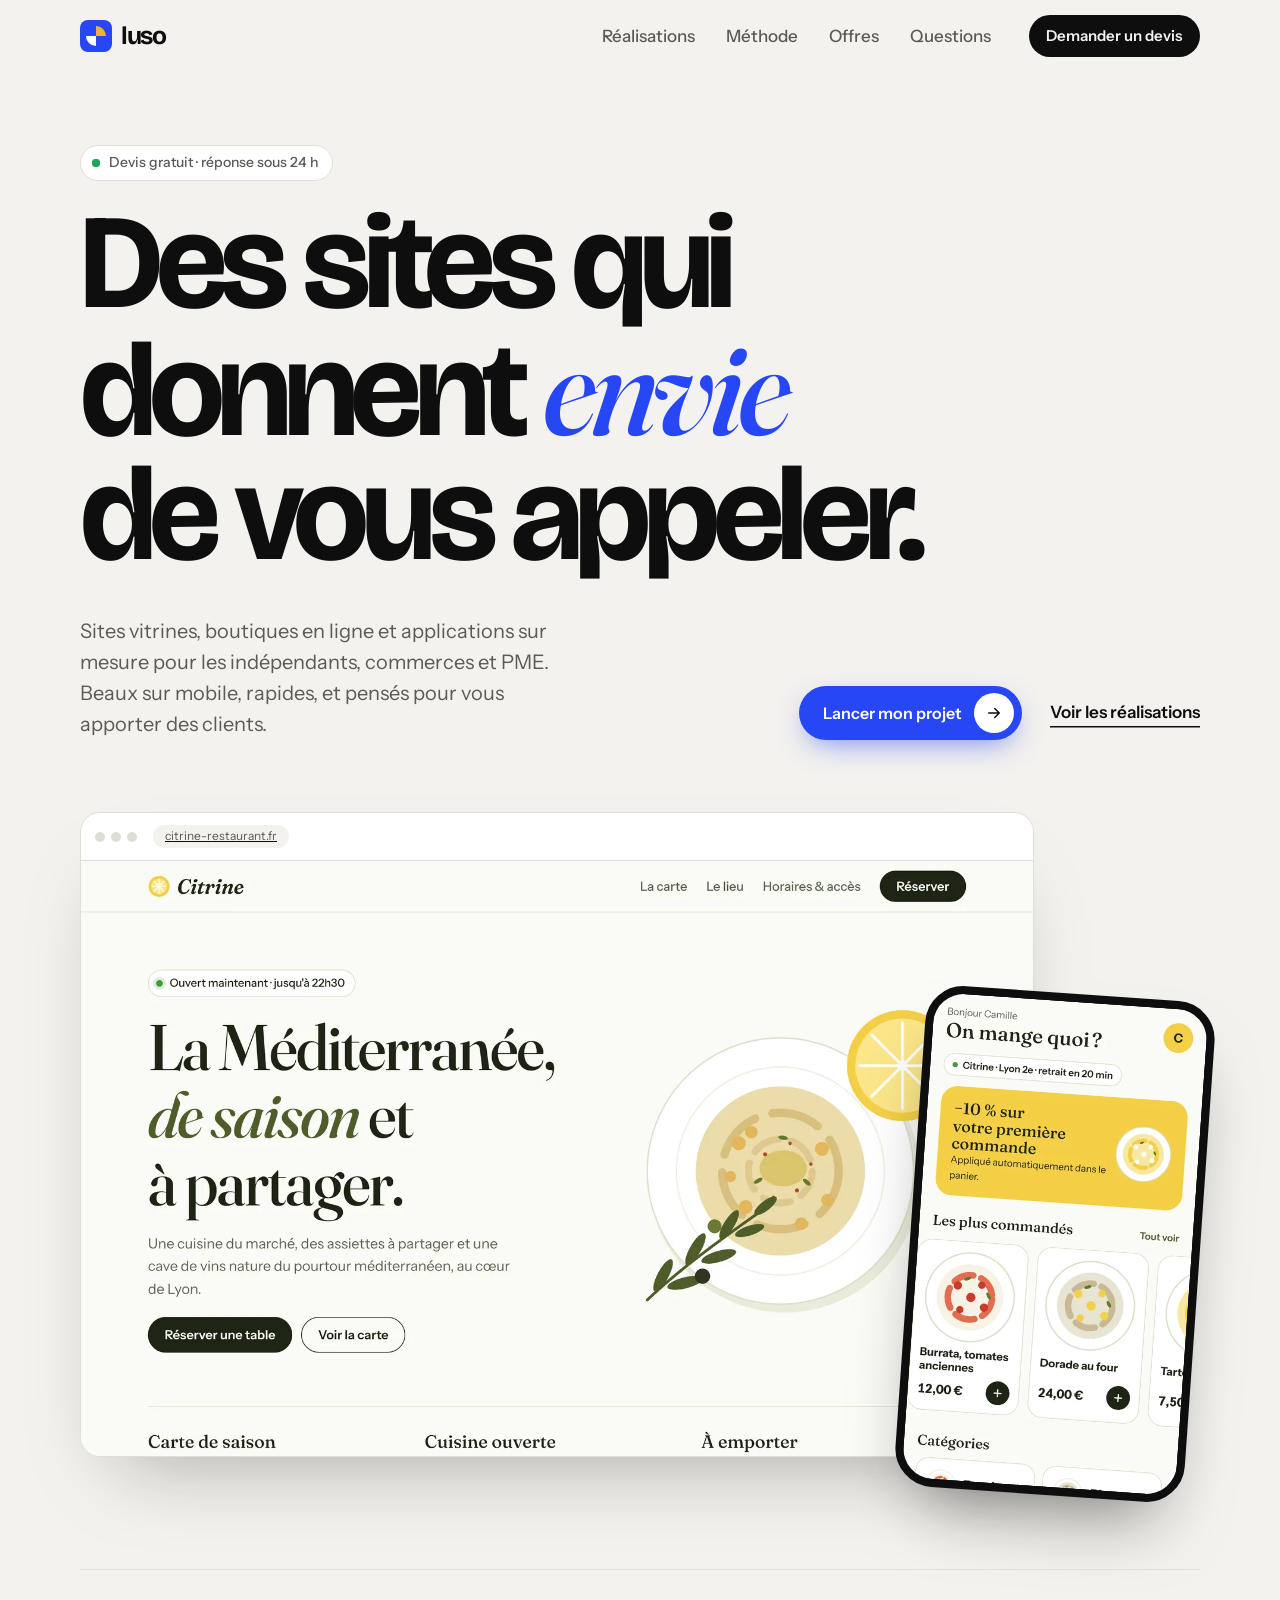
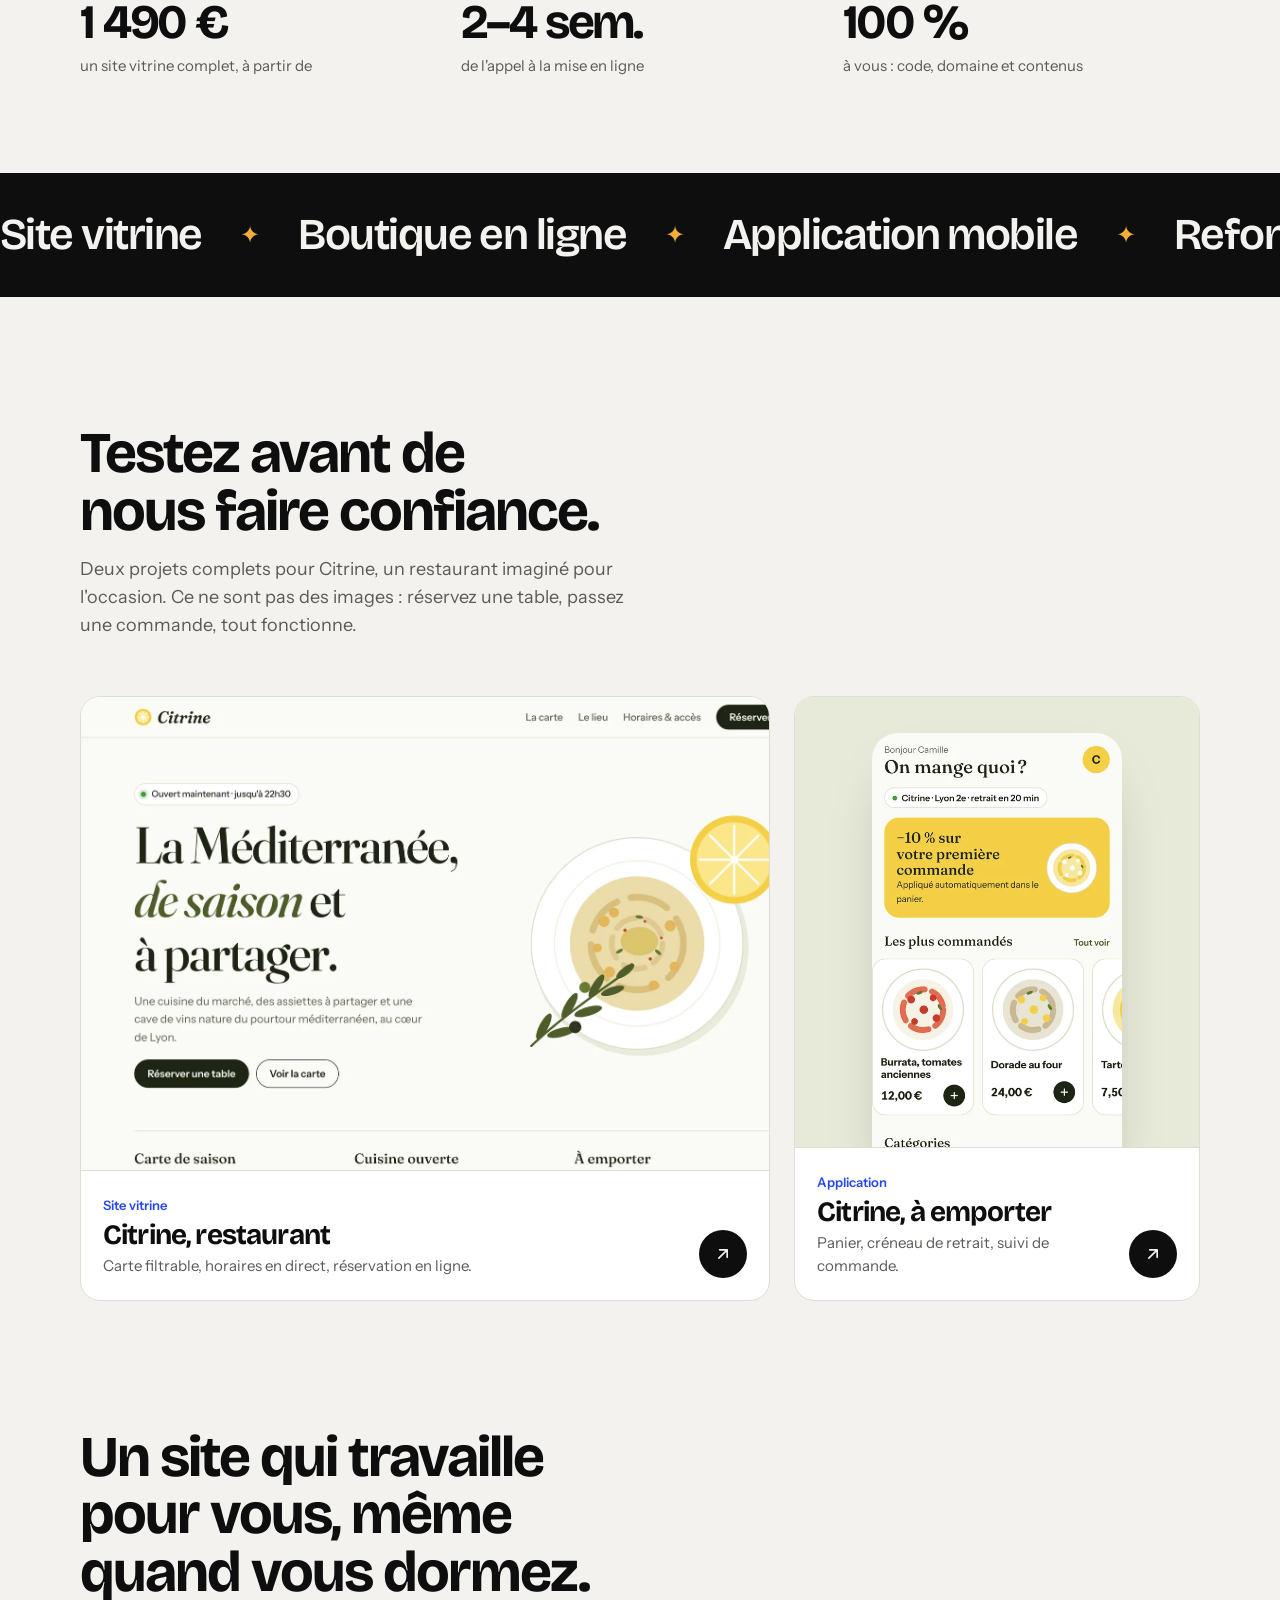
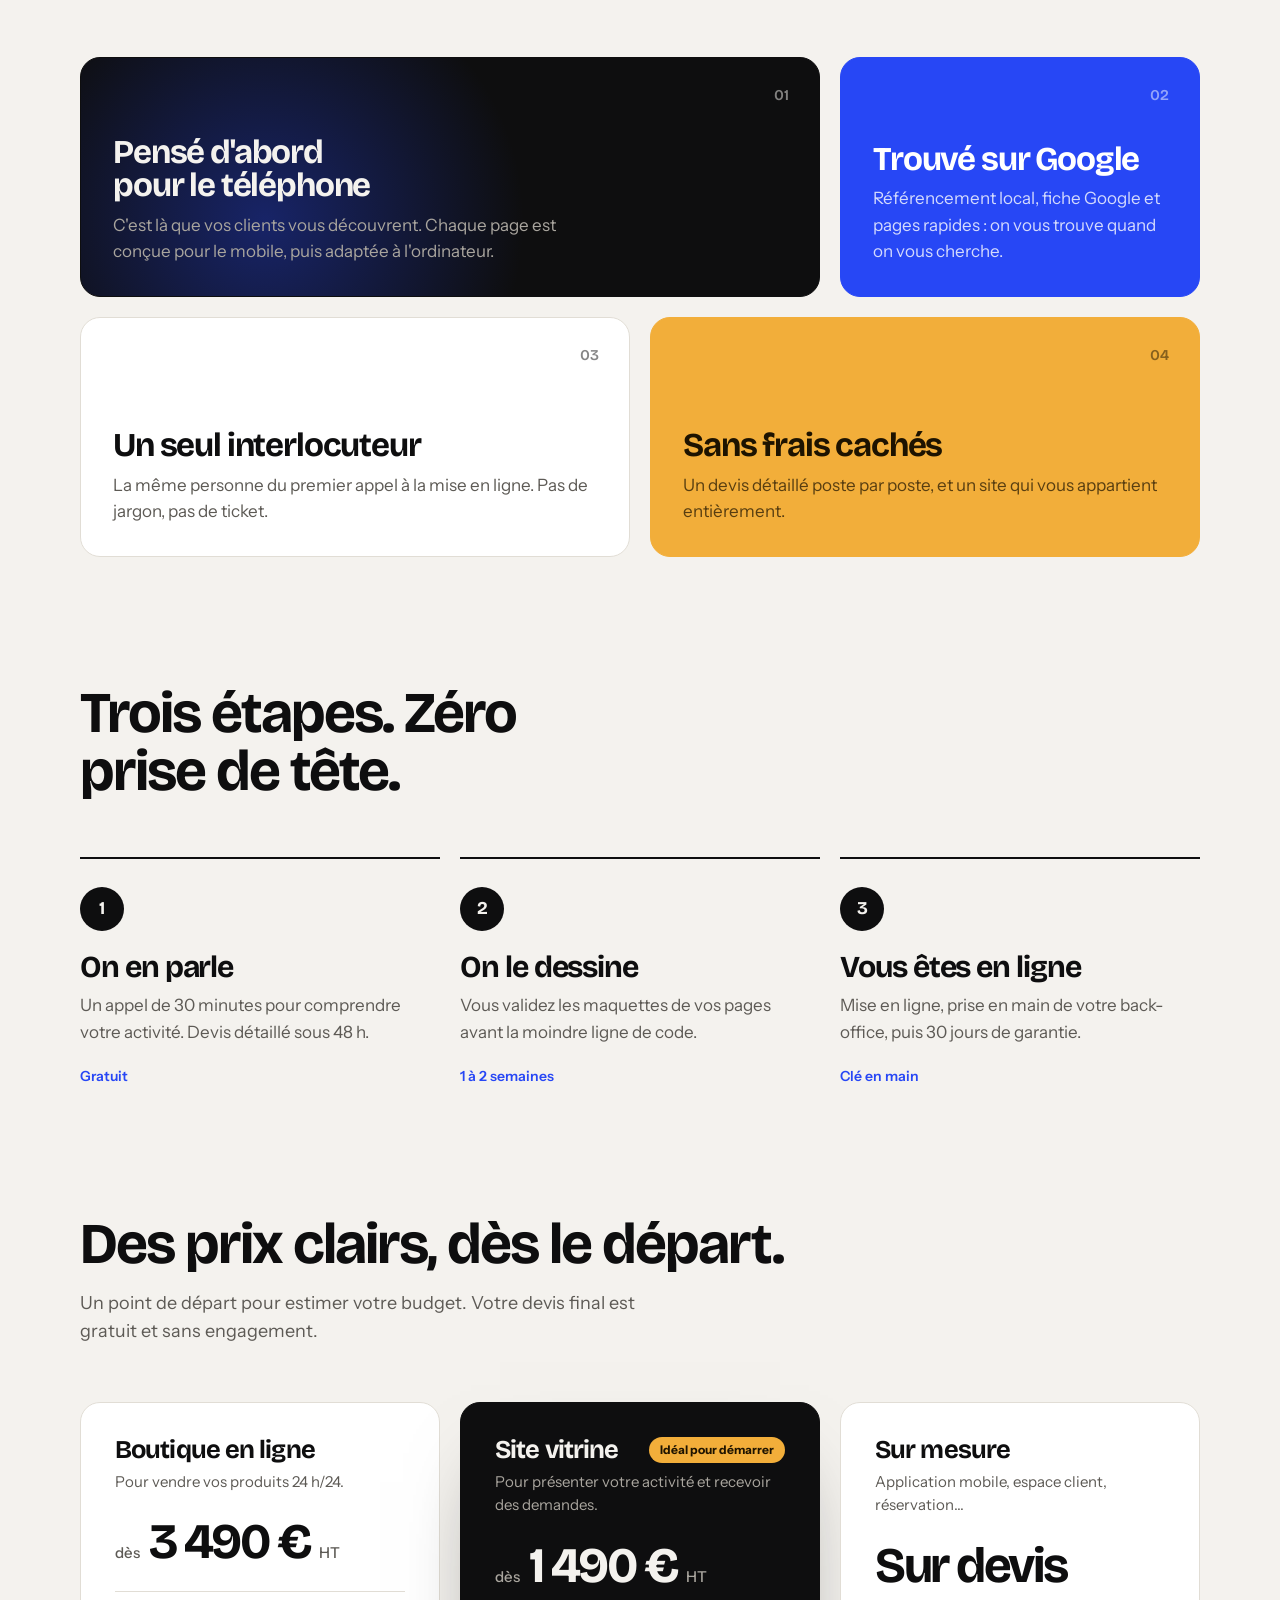
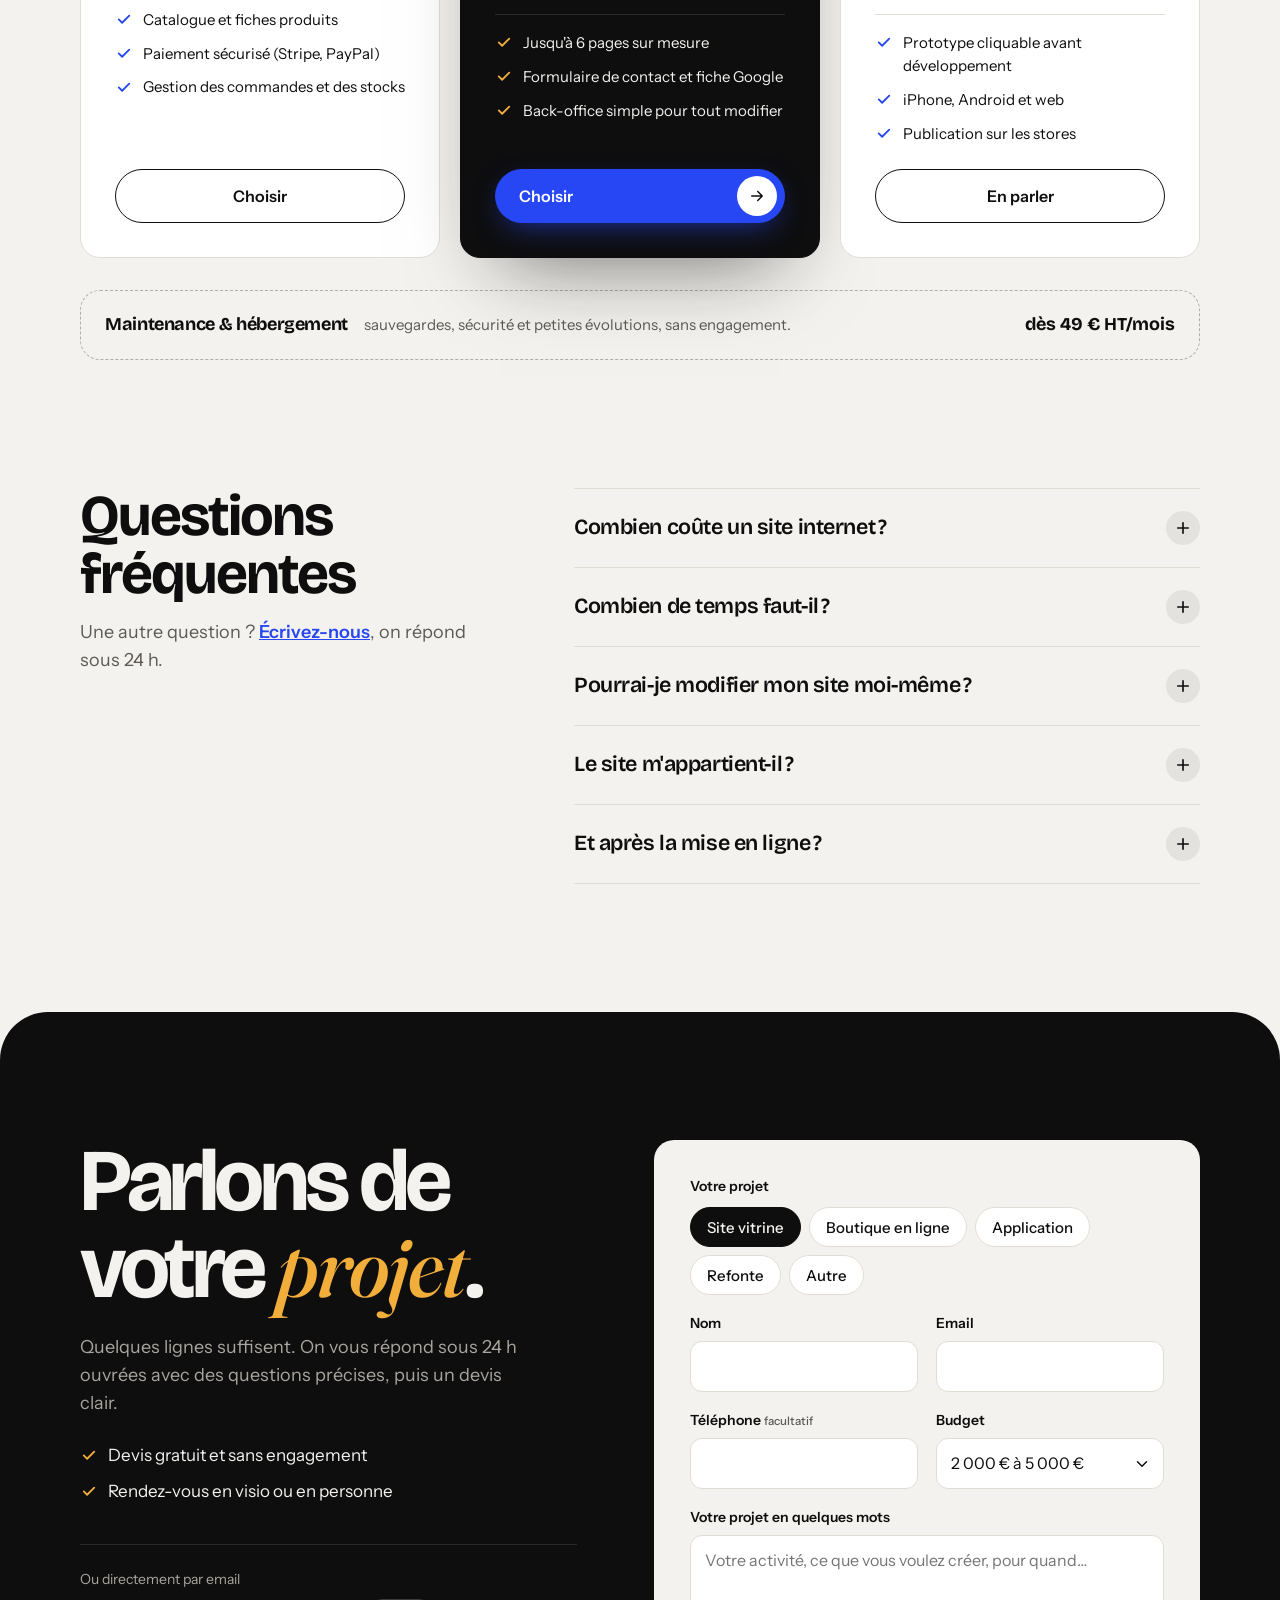
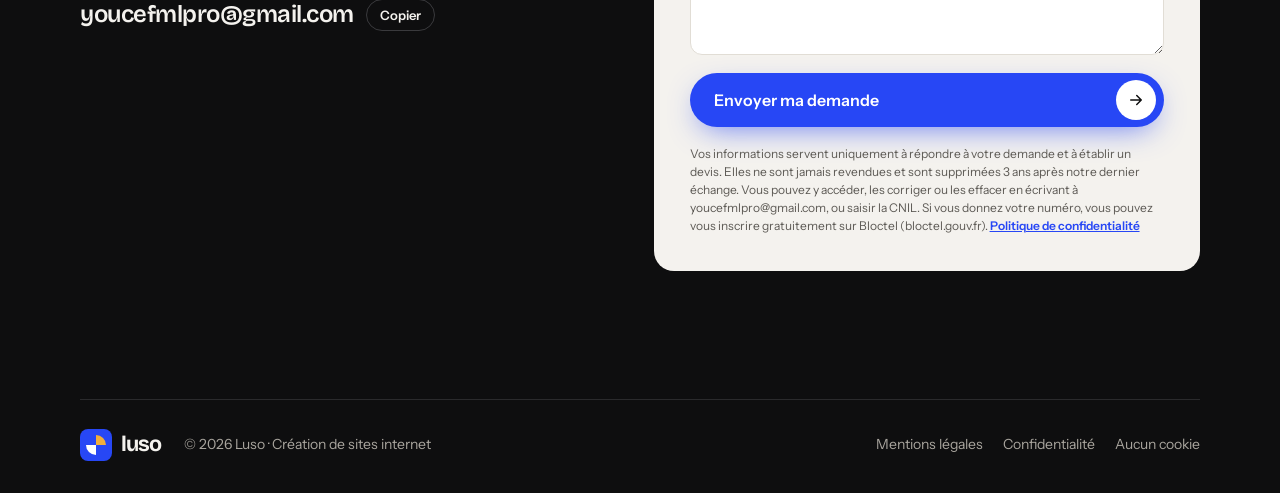
==== index.html @ 12cd282c "Connect the quote form to Web3Forms Co-Authored-By: Claude Opus 5.5 <noreply@anthropic.com> Claude-S" ====
<!DOCTYPE html>
<html lang="fr">
<head>
<meta charset="utf-8">
<meta name="viewport" content="width=device-width, initial-scale=1, viewport-fit=cover">
<meta name="referrer" content="strict-origin-when-cross-origin">
<meta name="theme-color" content="#F4F2EE">
<title>Luso · Création de sites internet</title>
<meta name="description" content="Luso crée des sites vitrines, des boutiques en ligne et des applications sur mesure. Devis gratuit sous 48 h, site livré en 2 à 4 semaines.">
<meta property="og:title" content="Luso · Des sites qui donnent envie de vous appeler">
<meta property="og:description" content="Sites vitrines, boutiques en ligne et applications sur mesure. Devis gratuit sous 48 h.">
<link rel="icon" href="data:image/svg+xml,%3Csvg xmlns='http://www.w3.org/2000/svg' viewBox='0 0 32 32'%3E%3Crect width='32' height='32' rx='8' fill='%232747F5'/%3E%3Cpath d='M16 6a10 10 0 0 1 10 10H16z' fill='%23F2AE3A'/%3E%3Cpath d='M16 26A10 10 0 0 1 6 16h10z' fill='%23fff'/%3E%3C/svg%3E">
<link rel="preload" href="assets/fonts/bricolage-grotesque-latin-opsz-normal.woff2" as="font" type="font/woff2" crossorigin>
<link rel="stylesheet" href="assets/styles.css">
<script>document.documentElement.classList.add("js");</script>
</head>
<body>

<svg width="0" height="0" style="position:absolute" aria-hidden="true">
  <symbol id="i-arrow" viewBox="0 0 24 24" fill="none" stroke="currentColor" stroke-width="2" stroke-linecap="round" stroke-linejoin="round"><path d="M5 12h14M13 6l6 6-6 6"/></symbol>
  <symbol id="i-out" viewBox="0 0 24 24" fill="none" stroke="currentColor" stroke-width="2" stroke-linecap="round" stroke-linejoin="round"><path d="M7 17L17 7M8 7h9v9"/></symbol>
  <symbol id="i-check" viewBox="0 0 24 24" fill="none" stroke="currentColor" stroke-width="2.4" stroke-linecap="round" stroke-linejoin="round"><path d="M5 12.5l4.5 4.5L19 7.5"/></symbol>
  <symbol id="i-plus" viewBox="0 0 24 24" fill="none" stroke="currentColor" stroke-width="2.2" stroke-linecap="round"><path d="M12 5v14M5 12h14"/></symbol>
</svg>

<header class="site-header" id="top">
  <div class="wrap header-inner">
    <a class="logo" href="#top" aria-label="Luso, retour en haut de page">
      <svg class="mark" viewBox="0 0 32 32" aria-hidden="true"><rect class="m-bg" width="32" height="32" rx="8"/><path class="m-a" d="M16 6a10 10 0 0 1 10 10H16z"/><path class="m-b" d="M16 26A10 10 0 0 1 6 16h10z"/></svg>
      luso
    </a>
    <nav class="nav" id="nav" aria-label="Navigation principale">
      <ul>
        <li><a href="#realisations">Réalisations</a></li>
        <li><a href="#methode">Méthode</a></li>
        <li><a href="#offres">Offres</a></li>
        <li><a href="#faq">Questions</a></li>
        <li class="nav-contact"><a href="#contact">Contact</a></li>
      </ul>
    </nav>
    <div class="header-actions">
      <a class="btn btn-dark btn-sm" href="#contact">Demander un devis</a>
      <button class="menu-toggle" id="menu-toggle" aria-expanded="false" aria-controls="nav" aria-label="Ouvrir le menu"><span></span><span></span></button>
    </div>
  </div>
</header>

<main>
  <section class="hero">
    <div class="wrap">
      <p class="badge" data-reveal><span class="dot" aria-hidden="true"></span>Devis gratuit · réponse sous 24&nbsp;h</p>
      <h1 data-reveal>Des sites qui donnent <em>envie</em> de vous appeler.</h1>
      <div class="hero-row" data-reveal>
        <p class="hero-lead">Sites vitrines, boutiques en ligne et applications sur mesure pour les indépendants, commerces et PME. Beaux sur mobile, rapides, et pensés pour vous apporter des clients.</p>
        <div class="hero-cta">
          <a class="btn btn-brand" href="#contact">Lancer mon projet <span class="btn-ico"><svg aria-hidden="true"><use href="#i-arrow"/></svg></span></a>
          <a class="link-arrow" href="#realisations">Voir les réalisations</a>
        </div>
      </div>

      <div class="showcase" data-reveal>
        <a class="shot-browser" href="demos/citrine-site.html" aria-label="Ouvrir la démo du site Citrine">
          <span class="browser-bar" aria-hidden="true"><i></i><i></i><i></i><span>citrine-restaurant.fr</span></span>
          <img src="assets/img/citrine-site.webp" width="1600" height="1000" alt="Page d'accueil du site vitrine du restaurant Citrine" fetchpriority="high">
        </a>
        <a class="shot-phone" href="demos/citrine-app.html" aria-label="Ouvrir la démo de l'application Citrine">
          <img src="assets/img/citrine-app.webp" width="480" height="852" alt="Écran d'accueil de l'application de commande Citrine">
        </a>
      </div>

      <ul class="facts" data-reveal>
        <li><strong>1&nbsp;490&nbsp;€</strong><span>un site vitrine complet, à partir de</span></li>
        <li><strong>2–4 sem.</strong><span>de l'appel à la mise en ligne</span></li>
        <li><strong>100&nbsp;%</strong><span>à vous&nbsp;: code, domaine et contenus</span></li>
      </ul>
    </div>
  </section>

  <div class="marquee" aria-hidden="true">
    <div class="marquee-track">
      <span>Site vitrine</span><i>✦</i><span>Boutique en ligne</span><i>✦</i><span>Application mobile</span><i>✦</i><span>Refonte</span><i>✦</i><span>Référencement Google</span><i>✦</i><span>Maintenance</span><i>✦</i>
      <span>Site vitrine</span><i>✦</i><span>Boutique en ligne</span><i>✦</i><span>Application mobile</span><i>✦</i><span>Refonte</span><i>✦</i><span>Référencement Google</span><i>✦</i><span>Maintenance</span><i>✦</i>
    </div>
  </div>

  <section class="section" id="realisations" aria-labelledby="work-title">
    <div class="wrap">
      <div class="head" data-reveal>
        <h2 id="work-title">Testez avant de nous faire confiance.</h2>
        <p>Deux projets complets pour Citrine, un restaurant imaginé pour l'occasion. Ce ne sont pas des images&nbsp;: réservez une table, passez une commande, tout fonctionne.</p>
      </div>
      <div class="work">
        <a class="work-card wc-site" href="demos/citrine-site.html" data-reveal>
          <div class="work-media"><img src="assets/img/citrine-site.webp" width="1600" height="1000" alt="" loading="lazy"></div>
          <div class="work-info">
            <div><span class="tag">Site vitrine</span><h3>Citrine, restaurant</h3><p>Carte filtrable, horaires en direct, réservation en ligne.</p></div>
            <span class="round-ico" aria-hidden="true"><svg><use href="#i-out"/></svg></span>
          </div>
        </a>
        <a class="work-card wc-app" href="demos/citrine-app.html" data-reveal>
          <div class="work-media"><img src="assets/img/citrine-app.webp" width="480" height="852" alt="" loading="lazy"></div>
          <div class="work-info">
            <div><span class="tag">Application</span><h3>Citrine, à emporter</h3><p>Panier, créneau de retrait, suivi de commande.</p></div>
            <span class="round-ico" aria-hidden="true"><svg><use href="#i-out"/></svg></span>
          </div>
        </a>
      </div>
    </div>
  </section>

  <section class="section section-tight" aria-labelledby="why-title">
    <div class="wrap">
      <div class="head" data-reveal>
        <h2 id="why-title">Un site qui travaille pour vous, même quand vous dormez.</h2>
      </div>
      <div class="bento">
        <article class="tile tile-dark" data-reveal>
          <span class="tile-num">01</span>
          <h3>Pensé d'abord pour le téléphone</h3>
          <p>C'est là que vos clients vous découvrent. Chaque page est conçue pour le mobile, puis adaptée à l'ordinateur.</p>
        </article>
        <article class="tile tile-brand" data-reveal>
          <span class="tile-num">02</span>
          <h3>Trouvé sur Google</h3>
          <p>Référencement local, fiche Google et pages rapides&nbsp;: on vous trouve quand on vous cherche.</p>
        </article>
        <article class="tile" data-reveal>
          <span class="tile-num">03</span>
          <h3>Un seul interlocuteur</h3>
          <p>La même personne du premier appel à la mise en ligne. Pas de jargon, pas de ticket.</p>
        </article>
        <article class="tile tile-sun" data-reveal>
          <span class="tile-num">04</span>
          <h3>Sans frais cachés</h3>
          <p>Un devis détaillé poste par poste, et un site qui vous appartient entièrement.</p>
        </article>
      </div>
    </div>
  </section>

  <section class="section section-tight" id="methode" aria-labelledby="method-title">
    <div class="wrap">
      <div class="head" data-reveal>
        <h2 id="method-title">Trois étapes. Zéro prise de tête.</h2>
      </div>
      <ol class="steps">
        <li data-reveal><span class="step-n">1</span><h3>On en parle</h3><p>Un appel de 30&nbsp;minutes pour comprendre votre activité. Devis détaillé sous 48&nbsp;h.</p><small>Gratuit</small></li>
        <li data-reveal><span class="step-n">2</span><h3>On le dessine</h3><p>Vous validez les maquettes de vos pages avant la moindre ligne de code.</p><small>1 à 2 semaines</small></li>
        <li data-reveal><span class="step-n">3</span><h3>Vous êtes en ligne</h3><p>Mise en ligne, prise en main de votre back-office, puis 30&nbsp;jours de garantie.</p><small>Clé en main</small></li>
      </ol>
    </div>
  </section>

  <section class="section section-tight" id="offres" aria-labelledby="offers-title">
    <div class="wrap">
      <div class="head" data-reveal>
        <h2 id="offers-title">Des prix clairs, dès le départ.</h2>
        <p>Un point de départ pour estimer votre budget. Votre devis final est gratuit et sans engagement.</p>
      </div>
      <div class="plans">
        <article class="plan" data-reveal>
          <h3>Boutique en ligne</h3>
          <p class="plan-desc">Pour vendre vos produits 24&nbsp;h/24.</p>
          <p class="price"><small>dès</small> 3&nbsp;490&nbsp;€ <small>HT</small></p>
          <ul>
            <li><svg aria-hidden="true"><use href="#i-check"/></svg>Catalogue et fiches produits</li>
            <li><svg aria-hidden="true"><use href="#i-check"/></svg>Paiement sécurisé (Stripe, PayPal)</li>
            <li><svg aria-hidden="true"><use href="#i-check"/></svg>Gestion des commandes et des stocks</li>
          </ul>
          <a class="btn btn-line" href="#contact" data-plan="Boutique en ligne">Choisir</a>
        </article>
        <article class="plan plan-featured" data-reveal>
          <span class="plan-flag">Idéal pour démarrer</span>
          <h3>Site vitrine</h3>
          <p class="plan-desc">Pour présenter votre activité et recevoir des demandes.</p>
          <p class="price"><small>dès</small> 1&nbsp;490&nbsp;€ <small>HT</small></p>
          <ul>
            <li><svg aria-hidden="true"><use href="#i-check"/></svg>Jusqu'à 6 pages sur mesure</li>
            <li><svg aria-hidden="true"><use href="#i-check"/></svg>Formulaire de contact et fiche Google</li>
            <li><svg aria-hidden="true"><use href="#i-check"/></svg>Back-office simple pour tout modifier</li>
          </ul>
          <a class="btn btn-brand" href="#contact" data-plan="Site vitrine">Choisir <span class="btn-ico"><svg aria-hidden="true"><use href="#i-arrow"/></svg></span></a>
        </article>
        <article class="plan" data-reveal>
          <h3>Sur mesure</h3>
          <p class="plan-desc">Application mobile, espace client, réservation…</p>
          <p class="price">Sur devis</p>
          <ul>
            <li><svg aria-hidden="true"><use href="#i-check"/></svg>Prototype cliquable avant développement</li>
            <li><svg aria-hidden="true"><use href="#i-check"/></svg>iPhone, Android et web</li>
            <li><svg aria-hidden="true"><use href="#i-check"/></svg>Publication sur les stores</li>
          </ul>
          <a class="btn btn-line" href="#contact" data-plan="Application">En parler</a>
        </article>
      </div>
      <p class="care" data-reveal><strong>Maintenance &amp; hébergement</strong> sauvegardes, sécurité et petites évolutions, sans engagement. <b>dès 49&nbsp;€&nbsp;HT/mois</b></p>
    </div>
  </section>

  <section class="section section-tight" id="faq" aria-labelledby="faq-title">
    <div class="wrap faq-grid">
      <div class="head" data-reveal>
        <h2 id="faq-title">Questions fréquentes</h2>
        <p>Une autre question&nbsp;? <a href="#contact">Écrivez-nous</a>, on répond sous 24&nbsp;h.</p>
      </div>
      <div class="faq" data-reveal>
        <details>
          <summary>Combien coûte un site internet&#8239;?<svg aria-hidden="true"><use href="#i-plus"/></svg></summary>
          <p>Un site vitrine démarre à 1&nbsp;490&nbsp;€ HT et une boutique en ligne à 3&nbsp;490&nbsp;€ HT. Après un premier échange, vous recevez sous 48&nbsp;h un devis gratuit, détaillé poste par poste.</p>
        </details>
        <details>
          <summary>Combien de temps faut-il&#8239;?<svg aria-hidden="true"><use href="#i-plus"/></svg></summary>
          <p>2 à 4 semaines pour un site vitrine, 4 à 8 semaines pour une boutique en ligne, 8 à 16 semaines pour une application. Le planning daté figure dans le devis.</p>
        </details>
        <details>
          <summary>Pourrai-je modifier mon site moi-même&#8239;?<svg aria-hidden="true"><use href="#i-plus"/></svg></summary>
          <p>Oui. Votre site est livré avec un back-office simple pour changer textes, photos et produits, et on vous montre comment l'utiliser.</p>
        </details>
        <details>
          <summary>Le site m'appartient-il&#8239;?<svg aria-hidden="true"><use href="#i-plus"/></svg></summary>
          <p>Oui. Code source, nom de domaine et contenus sont à votre nom. Vous restez libre de changer de prestataire quand vous voulez.</p>
        </details>
        <details>
          <summary>Et après la mise en ligne&#8239;?<svg aria-hidden="true"><use href="#i-plus"/></svg></summary>
          <p>Vous avez 30 jours de garantie pour toute correction. Ensuite, la maintenance (dès 49&nbsp;€ HT/mois) s'occupe de l'hébergement, de la sécurité et des évolutions.</p>
        </details>
      </div>
    </div>
  </section>

  <section class="contact" id="contact" aria-labelledby="contact-title">
    <div class="wrap contact-grid">
      <div class="contact-copy" data-reveal>
        <h2 id="contact-title">Parlons de votre <em>projet</em>.</h2>
        <p>Quelques lignes suffisent. On vous répond sous 24&nbsp;h ouvrées avec des questions précises, puis un devis clair.</p>
        <ul class="contact-points">
          <li><svg aria-hidden="true"><use href="#i-check"/></svg>Devis gratuit et sans engagement</li>
          <li><svg aria-hidden="true"><use href="#i-check"/></svg>Rendez-vous en visio ou en personne</li>
        </ul>
        <div class="mail">
          <span>Ou directement par email</span>
          <a href="mailto:youcefmlpro@gmail.com" id="mail-link">youcefmlpro@gmail.com</a>
          <button type="button" id="copy-mail">Copier</button>
        </div>
      </div>

      <form class="form" id="quote-form" action="contact.php" method="post" novalidate data-reveal>
        <div class="hp" aria-hidden="true">
          <label for="f-website">Ne pas remplir ce champ</label>
          <input id="f-website" name="website" type="text" tabindex="-1" autocomplete="off">
        </div>
        <fieldset class="chips">
          <legend>Votre projet</legend>
          <label class="chip"><input type="radio" name="project" id="p-vitrine" value="Site vitrine" checked><span>Site vitrine</span></label>
          <label class="chip"><input type="radio" name="project" id="p-shop" value="Boutique en ligne"><span>Boutique en ligne</span></label>
          <label class="chip"><input type="radio" name="project" id="p-app" value="Application"><span>Application</span></label>
          <label class="chip"><input type="radio" name="project" id="p-redo" value="Refonte de site"><span>Refonte</span></label>
          <label class="chip"><input type="radio" name="project" id="p-other" value="Autre"><span>Autre</span></label>
        </fieldset>
        <div class="form-row">
          <div class="field">
            <label for="f-name">Nom</label>
            <input id="f-name" name="name" type="text" autocomplete="name" required>
          </div>
          <div class="field">
            <label for="f-email">Email</label>
            <input id="f-email" name="email" type="email" autocomplete="email" required>
          </div>
        </div>
        <div class="form-row">
          <div class="field">
            <label for="f-phone">Téléphone <small>facultatif</small></label>
            <input id="f-phone" name="phone" type="tel" autocomplete="tel">
          </div>
          <div class="field">
            <label for="f-budget">Budget</label>
            <select id="f-budget" name="budget">
              <option>Moins de 2 000 €</option>
              <option selected>2 000 € à 5 000 €</option>
              <option>5 000 € à 15 000 €</option>
              <option>Plus de 15 000 €</option>
              <option>Je ne sais pas encore</option>
            </select>
          </div>
        </div>
        <div class="field">
          <label for="f-message">Votre projet en quelques mots</label>
          <textarea id="f-message" name="message" required placeholder="Votre activité, ce que vous voulez créer, pour quand…"></textarea>
        </div>
        <button class="btn btn-brand btn-block" type="submit">Envoyer ma demande <span class="btn-ico"><svg aria-hidden="true"><use href="#i-arrow"/></svg></span></button>
        <p class="form-status" id="form-status" role="status" aria-live="polite"></p>
        <p class="form-notice">
          Vos informations servent uniquement à répondre à votre demande et à établir un devis. Elles ne sont jamais revendues et sont supprimées 3 ans après notre dernier échange. Vous pouvez y accéder, les corriger ou les effacer en écrivant à youcefmlpro@gmail.com, ou saisir la CNIL. Si vous donnez votre numéro, vous pouvez vous inscrire gratuitement sur Bloctel (bloctel.gouv.fr).
          <a href="confidentialite.html">Politique de confidentialité</a>
        </p>
      </form>
    </div>
  </section>
</main>

<footer class="footer">
  <div class="wrap">
    <div class="legal">
      <a class="logo" href="#top" aria-label="Luso, retour en haut de page">
        <svg class="mark" viewBox="0 0 32 32" aria-hidden="true"><rect class="m-bg" width="32" height="32" rx="8"/><path class="m-a" d="M16 6a10 10 0 0 1 10 10H16z"/><path class="m-b" d="M16 26A10 10 0 0 1 6 16h10z"/></svg>
        luso
      </a>
      <span>© <span id="year">2026</span> Luso · Création de sites internet</span>
      <ul class="legal-links">
        <li><a href="mentions-legales.html">Mentions légales</a></li>
        <li><a href="confidentialite.html">Confidentialité</a></li>
        <li><a href="confidentialite.html#cookies">Aucun cookie</a></li>
      </ul>
    </div>
  </div>
</footer>

<a class="sticky-cta" id="sticky-cta" href="#contact">Demander un devis gratuit <span class="btn-ico"><svg aria-hidden="true"><use href="#i-arrow"/></svg></span></a>

<script>
(function () {
  var CONTACT_EMAIL = "youcefmlpro@gmail.com";
  // Clé d'accès Web3Forms (web3forms.com) : les demandes arrivent par email même sur GitHub Pages.
  // Cette clé est publique par conception. Laissée vide, le formulaire passe par contact.php.
  var WEB3FORMS_KEY = "01e3d346-2427-4af7-9282-eb4b5d6f8e2e";

  // Menu mobile
  var toggle = document.getElementById("menu-toggle");
  var nav = document.getElementById("nav");
  function setMenu(open) {
    document.body.classList.toggle("menu-open", open);
    toggle.setAttribute("aria-expanded", String(open));
    toggle.setAttribute("aria-label", open ? "Fermer le menu" : "Ouvrir le menu");
  }
  toggle.addEventListener("click", function () { setMenu(!document.body.classList.contains("menu-open")); });
  nav.addEventListener("click", function (e) { if (e.target.closest("a")) setMenu(false); });
  document.addEventListener("keydown", function (e) { if (e.key === "Escape") setMenu(false); });

  // En-tête au défilement, et bouton de devis collant sur mobile (masqué sur le héros et le contact)
  var header = document.querySelector(".site-header");
  var sticky = document.getElementById("sticky-cta");
  var hero = document.querySelector(".hero-cta");
  var contact = document.getElementById("contact");
  function onScroll() {
    header.classList.toggle("scrolled", window.scrollY > 8);
    var pastHero = hero.getBoundingClientRect().bottom < 0;
    var atContact = contact.getBoundingClientRect().top < window.innerHeight * 0.9;
    sticky.classList.toggle("show", pastHero && !atContact);
  }
  window.addEventListener("scroll", onScroll, { passive: true });
  onScroll();

  // Apparition des blocs au défilement
  var items = document.querySelectorAll("[data-reveal]");
  if ("IntersectionObserver" in window) {
    var io = new IntersectionObserver(function (entries) {
      entries.forEach(function (en) {
        if (en.isIntersecting) { en.target.classList.add("in"); io.unobserve(en.target); }
      });
    }, { rootMargin: "0px 0px -8% 0px" });
    items.forEach(function (el) { io.observe(el); });
  } else {
    items.forEach(function (el) { el.classList.add("in"); });
  }

  document.getElementById("year").textContent = new Date().getFullYear();

  // Les boutons des offres présélectionnent le type de projet
  var planToProject = { "Site vitrine": "p-vitrine", "Boutique en ligne": "p-shop", "Application": "p-app" };
  document.querySelectorAll("[data-plan]").forEach(function (btn) {
    btn.addEventListener("click", function () {
      var id = planToProject[btn.getAttribute("data-plan")];
      if (id) document.getElementById(id).checked = true;
    });
  });

  // Copier l'adresse email
  var copyBtn = document.getElementById("copy-mail");
  copyBtn.addEventListener("click", function () {
    function done() { copyBtn.textContent = "Copié"; setTimeout(function () { copyBtn.textContent = "Copier"; }, 1800); }
    function fallback() {
      var range = document.createRange();
      range.selectNodeContents(document.getElementById("mail-link"));
      var sel = window.getSelection(); sel.removeAllRanges(); sel.addRange(range);
      copyBtn.textContent = "Sélectionné";
    }
    if (navigator.clipboard && navigator.clipboard.writeText) {
      navigator.clipboard.writeText(CONTACT_EMAIL).then(done, fallback);
    } else { fallback(); }
  });

  // Formulaire : envoi de la demande par email via contact.php
  var form = document.getElementById("quote-form");
  var status = document.getElementById("form-status");
  var submitBtn = form.querySelector('button[type="submit"]');
  var submitLabel = submitBtn.innerHTML;
  var loadedAt = Date.now();
  var FALLBACK = " Vous pouvez aussi nous écrire directement à <b>" + CONTACT_EMAIL + "</b>.";

  function showStatus(kind, html) {
    status.className = "form-status is-" + kind;
    status.innerHTML = html;
  }

  form.addEventListener("submit", function (e) {
    e.preventDefault();
    var invalid = form.querySelector(":invalid");
    if (invalid) {
      showStatus("error", invalid.type === "email" && invalid.value
        ? "L'adresse email semble incomplète. Vérifiez-la puis réessayez."
        : "Merci de renseigner votre nom, votre email et quelques mots sur votre projet.");
      invalid.focus();
      return;
    }
    var data = new FormData(form);
    var url = form.getAttribute("action");
    if (WEB3FORMS_KEY) {
      // Champ piège rempli ou envoi trop rapide : un robot, on fait comme si tout allait bien.
      if (data.get("website") || Date.now() - loadedAt < 2500) {
        form.reset();
        showStatus("success", "<b>Merci, votre demande est bien partie.</b> On vous répond sous 24&nbsp;h ouvrées.");
        return;
      }
      url = "https://api.web3forms.com/submit";
      data.delete("website");
      data.set("access_key", WEB3FORMS_KEY);
      data.set("subject", "Demande de devis : " + data.get("project") + " (" + data.get("name") + ")");
      data.set("from_name", "Site Luso");
    } else {
      data.set("elapsed", String(Date.now() - loadedAt));
    }
    submitBtn.disabled = true;
    submitBtn.textContent = "Envoi en cours…";
    showStatus("info", "");

    fetch(url, { method: "POST", body: data, headers: { Accept: "application/json" } })
      .then(function (res) {
        return res.json().catch(function () { return {}; }).then(function (json) {
          if (!res.ok || !(json.ok || json.success)) throw new Error(json.message || "HTTP " + res.status);
        });
      })
      .then(function () {
        form.reset();
        loadedAt = Date.now();
        showStatus("success", "<b>Merci, votre demande est bien partie.</b> On vous répond sous 24&nbsp;h ouvrées.");
      })
      .catch(function () {
        // Pas d'envoi côté serveur (hébergement statique, ou envoi en échec) : on passe par la messagerie du visiteur.
        var d = new FormData(form);
        var body = [
          "Nom : " + d.get("name"),
          "Email : " + d.get("email"),
          "Téléphone : " + (d.get("phone") || "-"),
          "Projet : " + d.get("project"),
          "Budget : " + d.get("budget"),
          "",
          d.get("message")
        ].join("\n");
        window.location.href = "mailto:" + CONTACT_EMAIL + "?subject=" + encodeURIComponent("Demande de devis : " + d.get("project")) + "&body=" + encodeURIComponent(body);
        showStatus("info", "Votre messagerie s'ouvre avec votre demande pré-remplie : il ne reste qu'à l'envoyer." + FALLBACK.replace("aussi", "aussi, si rien ne s'ouvre,"));
      })
      .then(function () {
        submitBtn.disabled = false;
        submitBtn.innerHTML = submitLabel;
      });
  });

  // Retour de contact.php quand JavaScript est désactivé
  if (location.hash === "#demande-envoyee") showStatus("success", "<b>Merci, votre demande est bien partie.</b> On vous répond sous 24&nbsp;h ouvrées.");
  if (location.hash === "#demande-erreur") showStatus("error", "Votre demande n'a pas pu être envoyée." + FALLBACK);
})();
</script>
</body>
</html>
---- assets/styles.css ----
/* Polices hébergées sur le site (aucune requête vers un serveur tiers). Licence SIL OFL 1.1, voir fonts/OFL.txt. */
@font-face { font-family: "Bricolage Grotesque"; font-style: normal; font-weight: 200 800; font-display: swap; src: url("fonts/bricolage-grotesque-latin-opsz-normal.woff2") format("woff2"); }
@font-face { font-family: "Instrument Sans"; font-style: normal; font-weight: 400 700; font-display: swap; src: url("fonts/instrument-sans-latin-wght-normal.woff2") format("woff2"); }
@font-face { font-family: "Fraunces"; font-style: italic; font-weight: 100 900; font-display: swap; src: url("fonts/fraunces-latin-opsz-italic.woff2") format("woff2"); }

/* Direction : papier chaud, encre noire, un seul bleu vif. Gros titres serrés, un mot en italique serif par titre clé. Vraies captures des démos plutôt que des maquettes. */
:root {
  --bg: #F4F2EE;
  --surface: #FFFFFF;
  --ink: #0E0E0F;
  --ink-soft: #5D5A55;
  --line: #E1DDD5;
  --brand: #2747F5;
  --brand-ink: #FFFFFF;
  --sun: #F2AE3A;
  --dark: #0E0E0F;
  --on-dark: #F4F2EE;
  --on-dark-soft: #A9A59E;
  --display: "Bricolage Grotesque", "Avenir Next", "Segoe UI", system-ui, sans-serif;
  --body: "Instrument Sans", "Helvetica Neue", Arial, sans-serif;
  --serif: "Fraunces", Georgia, serif;
  --r: 20px;
  --ease: cubic-bezier(.22, .8, .24, 1);
  color-scheme: light;
}

*, *::before, *::after { box-sizing: border-box; }
html { scroll-behavior: smooth; scroll-padding-top: 80px; -webkit-text-size-adjust: 100%; }
body {
  margin: 0;
  background: var(--bg);
  color: var(--ink);
  font-family: var(--body);
  font-size: 1.0625rem;
  line-height: 1.55;
  -webkit-font-smoothing: antialiased;
  overflow-x: clip;
}
img, svg { max-width: 100%; display: block; }
a { color: inherit; }
button, input, select, textarea { font: inherit; color: inherit; }
h1, h2, h3 { font-family: var(--display); font-weight: 700; line-height: 1; margin: 0; letter-spacing: -.035em; text-wrap: balance; }
h1 em, h2 em { font-family: var(--serif); font-style: italic; font-weight: 500; letter-spacing: -.02em; color: var(--brand); }
p, ul, ol { margin: 0; }
ul, ol { padding: 0; list-style: none; }
:focus-visible { outline: 2px solid var(--brand); outline-offset: 3px; border-radius: 6px; }
[hidden] { display: none !important; }
::selection { background: var(--brand); color: #fff; }

.wrap { width: 100%; max-width: 1200px; margin-inline: auto; padding-inline: clamp(16px, 4vw, 40px); }
.section { padding-block: clamp(72px, 10vw, 136px); }
.section-tight { padding-top: 0; }

.head { display: grid; gap: 1rem; max-width: 44rem; margin-bottom: clamp(32px, 5vw, 56px); }
.head h2 { font-size: clamp(2.1rem, 5.2vw, 3.6rem); }
.head p { font-size: 1.125rem; color: var(--ink-soft); max-width: 36rem; }
.head a { color: var(--brand); font-weight: 600; }

/* Boutons */
.btn {
  display: inline-flex; align-items: center; justify-content: center; gap: .75rem;
  min-height: 54px; padding: 0 .5rem 0 1.5rem; border-radius: 999px; border: 0;
  font-weight: 600; font-size: 1rem; text-decoration: none; cursor: pointer; white-space: nowrap;
  transition: background-color .25s var(--ease), color .25s var(--ease), transform .25s var(--ease), box-shadow .25s var(--ease);
}
.btn:active { transform: scale(.97); }
.btn-ico {
  display: grid; place-items: center; width: 40px; height: 40px; border-radius: 50%;
  background: #fff; color: var(--ink); transition: transform .35s var(--ease);
}
.btn-ico svg { width: 18px; height: 18px; }
.btn:hover .btn-ico { transform: rotate(-45deg); }
.btn-brand { background: var(--brand); color: var(--brand-ink); box-shadow: 0 10px 30px -10px color-mix(in srgb, var(--brand) 70%, transparent); }
.btn-brand:hover { background: var(--ink); box-shadow: 0 10px 30px -12px rgba(0, 0, 0, .5); }
.btn-dark { background: var(--ink); color: var(--bg); }
.btn-dark:hover { background: var(--brand); }
.btn-line { padding: 0 1.5rem; background: transparent; border: 1.5px solid var(--ink); color: var(--ink); }
.btn-line:hover { background: var(--ink); color: var(--bg); }
.btn-sm { min-height: 42px; padding: 0 1.1rem; font-size: .9375rem; }
.btn-block { width: 100%; justify-content: space-between; }
.link-arrow { font-weight: 600; text-decoration: none; background: linear-gradient(currentColor, currentColor) 0 100% / 100% 1.5px no-repeat; padding-bottom: 2px; transition: background-size .3s var(--ease); }
.link-arrow:hover { background-size: 0 1.5px; background-position: 100% 100%; }

/* En-tête */
.site-header {
  position: sticky; top: 0; z-index: 50;
  background: color-mix(in srgb, var(--bg) 82%, transparent);
  backdrop-filter: saturate(1.6) blur(14px); -webkit-backdrop-filter: saturate(1.6) blur(14px);
  border-bottom: 1px solid transparent; transition: border-color .25s var(--ease);
}
.site-header.scrolled { border-bottom-color: var(--line); }
.header-inner { display: flex; align-items: center; gap: 1.5rem; min-height: 72px; }
.logo { display: inline-flex; align-items: center; gap: .55rem; text-decoration: none; font-family: var(--display); font-weight: 700; font-size: 1.55rem; letter-spacing: -.05em; margin-right: auto; }
.mark { width: 32px; height: 32px; flex: none; transition: transform .5s var(--ease); }
.logo:hover .mark { transform: rotate(90deg); }
.mark .m-bg { fill: var(--brand); }
.mark .m-a { fill: var(--sun); }
.mark .m-b { fill: #fff; }
.nav ul { display: flex; gap: .25rem; }
.nav a { display: block; padding: .5rem .85rem; border-radius: 999px; text-decoration: none; font-weight: 500; color: var(--ink-soft); transition: color .2s, background-color .2s; }
.nav a:hover { color: var(--ink); background: color-mix(in srgb, var(--ink) 6%, transparent); }
.nav .nav-contact { display: none; }
.header-actions { display: flex; align-items: center; gap: .5rem; }
.menu-toggle { display: none; position: relative; width: 44px; height: 44px; border: 0; border-radius: 50%; background: color-mix(in srgb, var(--ink) 7%, transparent); cursor: pointer; }
.menu-toggle span { position: absolute; left: 13px; right: 13px; height: 2px; border-radius: 2px; background: var(--ink); transition: transform .3s var(--ease); }
.menu-toggle span:first-child { transform: translateY(-4px); }
.menu-toggle span:last-child { transform: translateY(4px); }
.menu-open .menu-toggle span:first-child { transform: rotate(45deg); }
.menu-open .menu-toggle span:last-child { transform: rotate(-45deg); }

@media (max-width: 860px) {
  .menu-toggle { display: block; }
  .header-actions { position: relative; z-index: 2; }
  .nav {
    position: fixed; inset: 0; z-index: 1; padding: 96px clamp(16px, 4vw, 40px) 40px;
    background: var(--bg); opacity: 0; visibility: hidden; transition: opacity .3s var(--ease), visibility 0s .3s;
  }
  .nav ul { flex-direction: column; gap: 0; }
  .nav a { padding: .35rem 0; font-family: var(--display); font-size: clamp(2.2rem, 11vw, 3.2rem); font-weight: 700; letter-spacing: -.04em; color: var(--ink); border-radius: 0; }
  .nav a:hover { background: none; color: var(--brand); }
  .nav .nav-contact { display: block; }
  .menu-open { overflow: hidden; }
  .menu-open .nav { opacity: 1; visibility: visible; transition: opacity .3s var(--ease); }
  /* Le flou de l'en-tête crée un bloc conteneur : on le retire pour que le menu couvre tout l'écran. */
  .menu-open .site-header { background: var(--bg); backdrop-filter: none; -webkit-backdrop-filter: none; }
  .logo { position: relative; z-index: 2; }
}
@media (max-width: 400px) { .header-actions .btn-sm { padding: 0 .9rem; font-size: .875rem; } }

/* Héros */
.hero { padding-block: clamp(28px, 6vw, 72px) clamp(56px, 8vw, 96px); }
.badge {
  display: inline-flex; align-items: center; gap: .55rem; padding: .4rem .9rem .4rem .7rem;
  border: 1px solid var(--line); border-radius: 999px; background: var(--surface);
  font-size: .875rem; font-weight: 500; color: var(--ink-soft);
}
.dot { position: relative; width: 8px; height: 8px; border-radius: 50%; background: #1FA45B; }
.dot::after { content: ""; position: absolute; inset: 0; border-radius: 50%; background: inherit; animation: ping 2s var(--ease) infinite; }
@keyframes ping { 0% { transform: scale(1); opacity: .7; } 80%, 100% { transform: scale(3); opacity: 0; } }
.hero h1 { margin-top: 1.25rem; font-size: clamp(3rem, 10.5vw, 8.4rem); line-height: .92; letter-spacing: -.055em; max-width: 12ch; }
.hero h1 em { letter-spacing: -.04em; padding-right: .04em; }
.hero-row { display: flex; flex-wrap: wrap; align-items: flex-end; justify-content: space-between; gap: 1.5rem 3rem; margin-top: clamp(24px, 4vw, 40px); }
.hero-lead { font-size: clamp(1.0625rem, 1.6vw, 1.25rem); color: var(--ink-soft); max-width: 31rem; }
.hero-cta { display: flex; flex-wrap: wrap; align-items: center; gap: 1rem 1.75rem; }

.showcase { position: relative; margin-top: clamp(40px, 6vw, 72px); padding-right: clamp(48px, 13vw, 170px); }
.shot-browser {
  display: block; overflow: hidden; border-radius: clamp(12px, 1.6vw, 20px); background: var(--surface);
  border: 1px solid var(--line); box-shadow: 0 40px 80px -40px rgba(14, 14, 15, .35);
  transition: transform .6s var(--ease);
}
.browser-bar { display: flex; align-items: center; gap: 6px; padding: clamp(8px, 1.1vw, 12px) 14px; border-bottom: 1px solid var(--line); }
.browser-bar i { width: 10px; height: 10px; border-radius: 50%; background: var(--line); }
.browser-bar span { margin-left: 10px; padding: 2px 12px; border-radius: 999px; background: var(--bg); font-size: .75rem; color: var(--ink-soft); }
.shot-browser img { width: 100%; height: auto; }
.shot-phone {
  position: absolute; right: 0; bottom: clamp(-40px, -3vw, -16px); width: clamp(120px, 23vw, 290px);
  border: clamp(5px, .7vw, 9px) solid var(--ink); border-radius: clamp(20px, 3vw, 40px); overflow: hidden; background: var(--ink);
  box-shadow: 0 40px 70px -30px rgba(14, 14, 15, .55);
  transform: rotate(4deg); transition: transform .6s var(--ease);
}
.shot-phone img { width: 100%; height: auto; border-radius: clamp(14px, 2.2vw, 31px); }
.shot-browser:hover { transform: translateY(-6px); }
.shot-phone:hover { transform: rotate(0deg) translateY(-10px); }

.facts { display: grid; grid-template-columns: repeat(3, minmax(0, 1fr)); gap: 1.5rem; margin-top: clamp(64px, 9vw, 112px); padding-top: 28px; border-top: 1px solid var(--line); }
.facts strong { display: block; font-family: var(--display); font-size: clamp(1.9rem, 4vw, 3rem); font-weight: 700; letter-spacing: -.045em; line-height: 1; }
.facts span { display: block; margin-top: .5rem; font-size: .9375rem; color: var(--ink-soft); max-width: 16rem; }
@media (max-width: 640px) {
  .hero-cta { width: 100%; }
  .hero-cta .btn { flex: 1 1 100%; justify-content: space-between; }
  .hero-cta .link-arrow { margin-inline: auto; }
  .facts { grid-template-columns: minmax(0, 1fr); gap: 0; padding-top: 0; }
  .facts li { display: flex; align-items: baseline; gap: 1rem; padding-block: 16px; border-bottom: 1px solid var(--line); }
  .facts strong { flex: none; min-width: 7.2rem; font-size: 1.75rem; }
  .facts span { margin-top: 0; }
}

/* Bandeau défilant */
.marquee { overflow: hidden; background: var(--ink); color: var(--on-dark); padding-block: clamp(18px, 2.4vw, 28px); }
.marquee-track { display: flex; align-items: center; gap: clamp(20px, 3vw, 40px); width: max-content; animation: marquee 38s linear infinite; }
.marquee span { font-family: var(--display); font-weight: 600; font-size: clamp(1.5rem, 3.6vw, 2.75rem); letter-spacing: -.035em; white-space: nowrap; }
.marquee i { font-style: normal; color: var(--sun); font-size: clamp(1rem, 2vw, 1.5rem); }
@keyframes marquee { to { transform: translateX(calc(-50% - clamp(10px, 1.5vw, 20px))); } }

/* Réalisations */
.work { display: grid; grid-template-columns: minmax(0, 1.7fr) minmax(0, 1fr); gap: clamp(16px, 2vw, 24px); }
.work-card { display: flex; flex-direction: column; text-decoration: none; color: var(--ink); border-radius: var(--r); overflow: hidden; background: var(--surface); border: 1px solid var(--line); }
.work-media { position: relative; flex: 1; overflow: hidden; aspect-ratio: 16 / 11; }
.wc-site .work-media { background: #F7F5EC; }
.wc-app .work-media { background: #E8EAD9; }
.work-media img { width: 100%; height: 100%; object-fit: cover; object-position: top left; transition: transform .8s var(--ease); }
.wc-app .work-media img { width: 62%; height: auto; margin: 9% auto 0; border-radius: 26px 26px 0 0; box-shadow: 0 30px 60px -30px rgba(14, 14, 15, .4); object-fit: initial; }
.work-card:hover .work-media img { transform: scale(1.04); }
.wc-app:hover .work-media img { transform: translateY(-10px); }
.work-info { display: flex; align-items: flex-end; justify-content: space-between; gap: 1rem; padding: 20px 22px 22px; border-top: 1px solid var(--line); }
.tag { display: inline-block; font-size: .8125rem; font-weight: 600; color: var(--brand); margin-bottom: .35rem; }
.work-info h3 { font-size: clamp(1.35rem, 2.2vw, 1.75rem); letter-spacing: -.03em; }
.work-info p { margin-top: .35rem; color: var(--ink-soft); font-size: .9375rem; }
.round-ico { flex: none; display: grid; place-items: center; width: 48px; height: 48px; border-radius: 50%; background: var(--ink); color: var(--bg); transition: transform .4s var(--ease), background-color .3s; }
.round-ico svg { width: 20px; height: 20px; }
.work-card:hover .round-ico { transform: rotate(45deg); background: var(--brand); }
@media (max-width: 760px) {
  .work { grid-template-columns: minmax(0, 1fr); }
  .wc-app .work-media { aspect-ratio: 4 / 3.4; }
  .wc-app .work-media img { width: 54%; }
}

/* Avantages */
.bento { display: grid; grid-template-columns: repeat(6, minmax(0, 1fr)); gap: clamp(12px, 1.6vw, 20px); }
.tile { position: relative; display: flex; flex-direction: column; justify-content: flex-end; gap: .6rem; min-height: 240px; padding: clamp(22px, 2.6vw, 32px); border-radius: var(--r); background: var(--surface); border: 1px solid var(--line); overflow: hidden; }
.tile:nth-child(1) { grid-column: span 4; }
.tile:nth-child(2) { grid-column: span 2; }
.tile:nth-child(3) { grid-column: span 3; }
.tile:nth-child(4) { grid-column: span 3; }
.tile h3 { font-size: clamp(1.5rem, 2.6vw, 2.1rem); letter-spacing: -.035em; max-width: 16ch; }
.tile p { color: var(--ink-soft); max-width: 30rem; }
.tile-num { position: absolute; top: clamp(18px, 2.2vw, 26px); right: clamp(20px, 2.4vw, 30px); font-family: var(--display); font-weight: 600; font-size: .9375rem; opacity: .5; }
.tile-dark { background: var(--dark); color: var(--on-dark); border-color: var(--dark); }
.tile-dark p { color: var(--on-dark-soft); }
.tile-dark::before { content: ""; position: absolute; top: -40%; left: -10%; width: 70%; aspect-ratio: 1; border-radius: 50%; background: radial-gradient(closest-side, color-mix(in srgb, var(--brand) 55%, transparent), transparent); opacity: .7; }
.tile-dark > * { position: relative; }
.tile-dark .tile-num { position: absolute; }
.tile-brand { background: var(--brand); color: #fff; border-color: var(--brand); }
.tile-brand p { color: rgba(255, 255, 255, .8); }
.tile-sun { background: var(--sun); border-color: var(--sun); color: #1D1300; }
.tile-sun p { color: rgba(29, 19, 0, .72); }
@media (max-width: 860px) {
  .bento { grid-template-columns: minmax(0, 1fr); }
  .tile:nth-child(n) { grid-column: auto; min-height: 0; padding-top: 64px; }
}

/* Méthode */
.steps { display: grid; grid-template-columns: repeat(3, minmax(0, 1fr)); gap: clamp(12px, 1.6vw, 20px); counter-reset: s; }
.steps li { display: flex; flex-direction: column; gap: .6rem; padding: 28px clamp(8px, 2vw, 32px) 0 0; border-top: 2px solid var(--ink); }
.step-n { display: grid; place-items: center; width: 44px; height: 44px; margin-bottom: .75rem; border-radius: 50%; background: var(--ink); color: var(--bg); font-family: var(--display); font-weight: 700; font-size: 1.125rem; }
.steps h3 { font-size: clamp(1.5rem, 2.4vw, 1.9rem); letter-spacing: -.035em; }
.steps p { color: var(--ink-soft); }
.steps small { margin-top: auto; padding-top: .75rem; font-size: .875rem; font-weight: 600; color: var(--brand); }
@media (max-width: 860px) {
  .steps { grid-template-columns: minmax(0, 1fr); gap: 0; }
  .steps li { display: grid; grid-template-columns: 44px minmax(0, 1fr); column-gap: 18px; row-gap: .35rem; padding: 24px 0; border-top: 1px solid var(--line); }
  .steps li > :not(.step-n) { grid-column: 2; }
  .step-n { grid-row: span 3; margin: 0; }
  .steps small { padding-top: .25rem; }
}

/* Offres */
.plans { display: grid; grid-template-columns: repeat(3, minmax(0, 1fr)); gap: clamp(12px, 1.6vw, 20px); align-items: stretch; }
.plan { position: relative; display: flex; flex-direction: column; gap: 1rem; padding: clamp(24px, 2.8vw, 34px); border-radius: var(--r); background: var(--surface); border: 1px solid var(--line); }
.plan h3 { font-size: 1.6rem; letter-spacing: -.035em; }
.plan-desc { color: var(--ink-soft); font-size: .9375rem; margin-top: -.5rem; }
.price { font-family: var(--display); font-size: clamp(2.4rem, 4vw, 3.1rem); font-weight: 700; letter-spacing: -.05em; line-height: 1; padding-block: .5rem; }
.price small { font-family: var(--body); font-size: .9375rem; font-weight: 500; letter-spacing: 0; color: var(--ink-soft); }
.plan ul { display: grid; gap: .65rem; padding-top: 1rem; border-top: 1px solid var(--line); margin-bottom: .5rem; }
.plan li { display: flex; gap: .6rem; font-size: .9375rem; }
.plan li svg { flex: none; width: 18px; height: 18px; margin-top: .15em; color: var(--brand); }
.plan .btn { margin-top: auto; }
.plan-featured { background: var(--dark); color: var(--on-dark); border-color: var(--dark); transform: translateY(-12px); box-shadow: 0 40px 80px -40px rgba(14, 14, 15, .6); }
.plan-featured .plan-desc, .plan-featured .price small { color: var(--on-dark-soft); }
.plan-featured ul { border-top-color: #2A2A2C; }
.plan-featured li svg { color: var(--sun); }
.plan-featured .btn { justify-content: space-between; }
.plan-flag { position: absolute; top: clamp(24px, 2.8vw, 34px); right: clamp(24px, 2.8vw, 34px); padding: .25rem .7rem; border-radius: 999px; background: var(--sun); color: #1D1300; font-size: .75rem; font-weight: 700; }
.care { display: flex; flex-wrap: wrap; align-items: baseline; gap: .35rem 1rem; margin-top: clamp(20px, 3vw, 32px); padding: 20px 24px; border-radius: var(--r); border: 1px dashed color-mix(in srgb, var(--ink) 30%, transparent); color: var(--ink-soft); font-size: .9375rem; }
.care strong { color: var(--ink); font-family: var(--display); font-size: 1.125rem; letter-spacing: -.02em; }
.care b { margin-left: auto; color: var(--ink); font-family: var(--display); font-size: 1.125rem; }
@media (max-width: 900px) {
  .plans { grid-template-columns: minmax(0, 1fr); max-width: 520px; }
  .plan-featured { order: -1; transform: none; }
  .care { max-width: 520px; }
  .care b { margin-left: 0; }
}

/* FAQ */
.faq-grid { display: grid; grid-template-columns: minmax(0, 1fr) minmax(0, 1.5fr); gap: 2rem clamp(32px, 6vw, 96px); align-items: start; }
.faq-grid .head { position: sticky; top: 100px; }
.faq { border-top: 1px solid var(--line); }
.faq details { border-bottom: 1px solid var(--line); }
.faq summary { display: flex; align-items: center; justify-content: space-between; gap: 1rem; padding: 22px 0; cursor: pointer; list-style: none; font-family: var(--display); font-size: clamp(1.125rem, 1.8vw, 1.35rem); font-weight: 600; letter-spacing: -.02em; }
.faq summary::-webkit-details-marker { display: none; }
.faq summary svg { flex: none; width: 34px; height: 34px; padding: 8px; border-radius: 50%; background: color-mix(in srgb, var(--ink) 7%, transparent); transition: transform .35s var(--ease), background-color .25s, color .25s; }
.faq summary:hover svg { background: var(--ink); color: var(--bg); }
.faq details[open] summary svg { transform: rotate(45deg); background: var(--brand); color: #fff; }
.faq details p { padding: 0 3.5rem 24px 0; color: var(--ink-soft); }
@media (max-width: 860px) {
  .faq-grid { grid-template-columns: minmax(0, 1fr); }
  .faq-grid .head { position: static; margin-bottom: 0; }
  .faq details p { padding-right: 0; }
}

/* Contact */
.contact { background: var(--dark); color: var(--on-dark); padding-block: clamp(72px, 10vw, 128px); border-radius: clamp(24px, 4vw, 48px) clamp(24px, 4vw, 48px) 0 0; }
.contact-grid { display: grid; grid-template-columns: minmax(0, 1fr) minmax(0, 1.1fr); gap: clamp(40px, 6vw, 96px); align-items: start; }
.contact h2 { font-size: clamp(2.8rem, 7vw, 5.5rem); line-height: .95; letter-spacing: -.05em; }
.contact h2 em { color: var(--sun); }
.contact-copy > p { margin-top: 1.5rem; font-size: 1.125rem; color: var(--on-dark-soft); max-width: 28rem; }
.contact-points { display: grid; gap: .6rem; margin-top: 1.5rem; }
.contact-points li { display: flex; align-items: center; gap: .6rem; }
.contact-points svg { width: 18px; height: 18px; color: var(--sun); }
.mail { display: flex; flex-wrap: wrap; align-items: center; gap: .35rem .75rem; margin-top: 2.5rem; padding-top: 1.5rem; border-top: 1px solid #2A2A2C; }
.mail span { flex-basis: 100%; font-size: .875rem; color: var(--on-dark-soft); }
.mail a { font-family: var(--display); font-size: clamp(1.15rem, 2.2vw, 1.5rem); font-weight: 600; letter-spacing: -.02em; text-decoration: none; overflow-wrap: anywhere; }
.mail a:hover { color: var(--sun); }
.mail button { padding: .3rem .8rem; border: 1px solid #3A3A3D; border-radius: 999px; background: transparent; font-size: .8125rem; font-weight: 600; cursor: pointer; }
.mail button:hover { background: var(--on-dark); color: var(--dark); }

.form { display: grid; gap: 18px; padding: clamp(22px, 3vw, 36px); border-radius: var(--r); background: var(--bg); color: var(--ink); }
.form-row { display: grid; grid-template-columns: repeat(2, minmax(0, 1fr)); gap: 18px; }
.field { display: grid; gap: .4rem; min-width: 0; }
.field label, .chips legend { font-size: .875rem; font-weight: 600; }
.field small { font-weight: 500; color: var(--ink-soft); }
.field input, .field select, .field textarea {
  width: 100%; min-height: 50px; padding: 12px 14px; border: 1.5px solid var(--line); border-radius: 12px; background: var(--surface);
  font-size: 1rem; transition: border-color .2s, box-shadow .2s;
}
.field select { appearance: none; background-image: url("data:image/svg+xml,%3Csvg xmlns='http://www.w3.org/2000/svg' viewBox='0 0 24 24' fill='none' stroke='%230E0E0F' stroke-width='2' stroke-linecap='round'%3E%3Cpath d='M6 9l6 6 6-6'/%3E%3C/svg%3E"); background-repeat: no-repeat; background-position: right 12px center; background-size: 18px; padding-right: 40px; }
.field textarea { min-height: 120px; resize: vertical; }
.field input:focus, .field select:focus, .field textarea:focus { outline: none; border-color: var(--brand); box-shadow: 0 0 0 4px color-mix(in srgb, var(--brand) 16%, transparent); }
.chips { display: flex; flex-wrap: wrap; gap: 8px; margin: 0; padding: 0; border: 0; }
.chips legend { padding: 0; margin-bottom: .6rem; }
.chip { position: relative; }
.chip input { position: absolute; opacity: 0; inset: 0; margin: 0; cursor: pointer; }
.chip span { display: inline-flex; align-items: center; min-height: 40px; padding: 0 1rem; border: 1.5px solid var(--line); border-radius: 999px; background: var(--surface); font-size: .9375rem; font-weight: 500; transition: background-color .2s, border-color .2s, color .2s; }
.chip input:hover + span { border-color: var(--ink); }
.chip input:checked + span { background: var(--ink); border-color: var(--ink); color: var(--bg); }
.chip input:focus-visible + span { outline: 2px solid var(--brand); outline-offset: 2px; }
.form .btn:disabled { opacity: .7; cursor: progress; }
.form-status:empty { display: none; }
.form-status { padding: 12px 14px; border-radius: 12px; border: 1px solid var(--line); background: var(--surface); font-size: .9375rem; }
.form-status.is-success { border-color: color-mix(in srgb, #1F9D55 55%, transparent); background: color-mix(in srgb, #1F9D55 12%, var(--surface)); }
.form-status.is-error { border-color: color-mix(in srgb, #D9483B 55%, transparent); background: color-mix(in srgb, #D9483B 10%, var(--surface)); }
.form-notice { font-size: .75rem; line-height: 1.5; color: var(--ink-soft); }
.form-notice a { color: var(--brand); font-weight: 600; }
.hp { position: absolute; left: -10000px; width: 1px; height: 1px; overflow: hidden; }
@media (max-width: 900px) { .contact-grid { grid-template-columns: minmax(0, 1fr); } }
@media (max-width: 560px) { .form-row { grid-template-columns: minmax(0, 1fr); } .form { margin-inline: -6px; } }

/* Pied de page */
.footer { background: var(--dark); color: var(--on-dark-soft); padding-block: 0 32px; }
.legal { display: flex; flex-wrap: wrap; align-items: center; justify-content: space-between; gap: 1rem 1.5rem; padding-top: 28px; border-top: 1px solid #2A2A2C; font-size: .875rem; }
.footer .logo { margin-right: 0; color: var(--on-dark); font-size: 1.35rem; }
.footer .legal > span { margin-right: auto; }
.legal-links { display: flex; flex-wrap: wrap; gap: .5rem 1.25rem; }
.legal-links a { color: inherit; text-decoration: none; }
.legal-links a:hover { color: var(--on-dark); }

/* Bouton de devis collant (mobile) */
.sticky-cta {
  position: fixed; left: 12px; right: 12px; bottom: calc(12px + env(safe-area-inset-bottom, 0px)); z-index: 40;
  display: none; align-items: center; justify-content: space-between; gap: 1rem; min-height: 58px; padding: 0 .5rem 0 1.4rem;
  border-radius: 999px; background: var(--ink); color: var(--bg); font-weight: 600; text-decoration: none;
  box-shadow: 0 16px 40px -12px rgba(14, 14, 15, .55);
  transform: translateY(140%); transition: transform .45s var(--ease);
}
.sticky-cta .btn-ico { background: var(--brand); color: #fff; }
.sticky-cta.show { transform: none; }
@media (max-width: 760px) { .sticky-cta { display: flex; } }

/* Apparition au défilement (uniquement si JavaScript est actif) */
.js [data-reveal] { opacity: 0; transform: translateY(24px); transition: opacity .8s var(--ease), transform .8s var(--ease); }
.js [data-reveal].in { opacity: 1; transform: none; }
.js .hero [data-reveal] { animation: rise .9s var(--ease) both; opacity: 1; transform: none; transition: none; }
.js .hero [data-reveal]:nth-child(2) { animation-delay: .08s; }
.js .hero [data-reveal]:nth-child(3) { animation-delay: .16s; }
.js .hero [data-reveal]:nth-child(4) { animation-delay: .26s; }
.js .hero [data-reveal]:nth-child(5) { animation-delay: .36s; }
@keyframes rise { from { opacity: 0; transform: translateY(28px); } }

/* Pages légales */
.doc-header { position: sticky; }
.doc-header .header-inner { justify-content: space-between; }
.doc-header .btn { min-height: 42px; padding: 0 1.1rem; font-size: .9375rem; }
.btn-ghost { border: 1.5px solid var(--ink); color: var(--ink); background: transparent; }
.btn-ghost:hover { background: var(--ink); color: var(--bg); }
.eyebrow { font-size: .875rem; font-weight: 600; color: var(--brand); }
.doc-page { padding-block: clamp(40px, 6vw, 80px) clamp(64px, 8vw, 104px); }
.doc { max-width: 46rem; display: grid; gap: 1rem; }
.doc h1 { font-size: clamp(2.4rem, 6vw, 4rem); letter-spacing: -.05em; }
.doc .updated { font-size: .875rem; color: var(--ink-soft); }
.doc .intro { font-size: 1.125rem; color: var(--ink-soft); }
.doc h2 { font-size: clamp(1.4rem, 2.8vw, 1.8rem); letter-spacing: -.03em; line-height: 1.1; margin-top: 2.25rem; padding-top: 1.75rem; border-top: 1px solid var(--line); scroll-margin-top: 96px; }
.doc h3 { font-family: var(--body); font-size: 1.0625rem; font-weight: 600; letter-spacing: 0; line-height: 1.3; margin-top: .75rem; }
.doc a { color: var(--brand); }
.doc ul.bullets { display: grid; gap: .5rem; }
.doc ul.bullets li { position: relative; padding-left: 1.4rem; }
.doc ul.bullets li::before { content: ""; position: absolute; left: 0; top: .6em; width: 7px; height: 7px; border-radius: 50%; background: var(--brand); }
.doc .toc { display: grid; gap: .35rem; padding: 20px 24px; border: 1px solid var(--line); border-radius: 16px; background: var(--surface); margin-top: .5rem; }
.doc .toc strong { font-size: .875rem; color: var(--ink-soft); }
.doc .toc ol { display: grid; gap: .25rem; padding-left: 1.25rem; list-style: decimal; }
.doc dl.facts { display: grid; grid-template-columns: minmax(0, 13rem) minmax(0, 1fr); margin: 0; border: 1px solid var(--line); border-radius: 16px; background: var(--surface); overflow: hidden; }
.doc dl.facts dt, .doc dl.facts dd { margin: 0; padding: 12px 16px; border-top: 1px solid var(--line); min-width: 0; overflow-wrap: anywhere; }
.doc dl.facts dt { font-weight: 600; font-size: .9375rem; color: var(--ink-soft); }
.doc dl.facts dt:first-of-type, .doc dl.facts dt:first-of-type + dd { border-top: 0; }
.table-scroll { overflow-x: auto; border: 1px solid var(--line); border-radius: 16px; background: var(--surface); }
.doc table { width: 100%; border-collapse: collapse; font-size: .9375rem; min-width: 34rem; }
.doc th, .doc td { text-align: left; vertical-align: top; padding: 12px 16px; border-top: 1px solid var(--line); }
.doc thead th { border-top: 0; font-size: .8125rem; font-weight: 600; color: var(--ink-soft); background: var(--bg); }
.doc .callout { padding: 16px 20px; border-radius: 16px; background: color-mix(in srgb, var(--brand) 9%, var(--surface)); }
mark.todo { background: color-mix(in srgb, var(--sun) 40%, transparent); color: var(--ink); padding: .05em .35em; border-radius: 4px; font-weight: 500; }
.doc-page + .footer { padding-top: 0; }
.doc-page + .footer .legal { border-top: 0; padding-top: 28px; }
@media (max-width: 560px) { .doc dl.facts { grid-template-columns: minmax(0, 1fr); } .doc dl.facts dd { border-top: 0; padding-top: 0; } }

@media (prefers-reduced-motion: reduce) {
  html { scroll-behavior: auto; }
  *, *::before, *::after { animation: none !important; transition: none !important; }
  .js [data-reveal] { opacity: 1; transform: none; }
  .marquee-track { flex-wrap: wrap; width: auto; justify-content: center; }
}
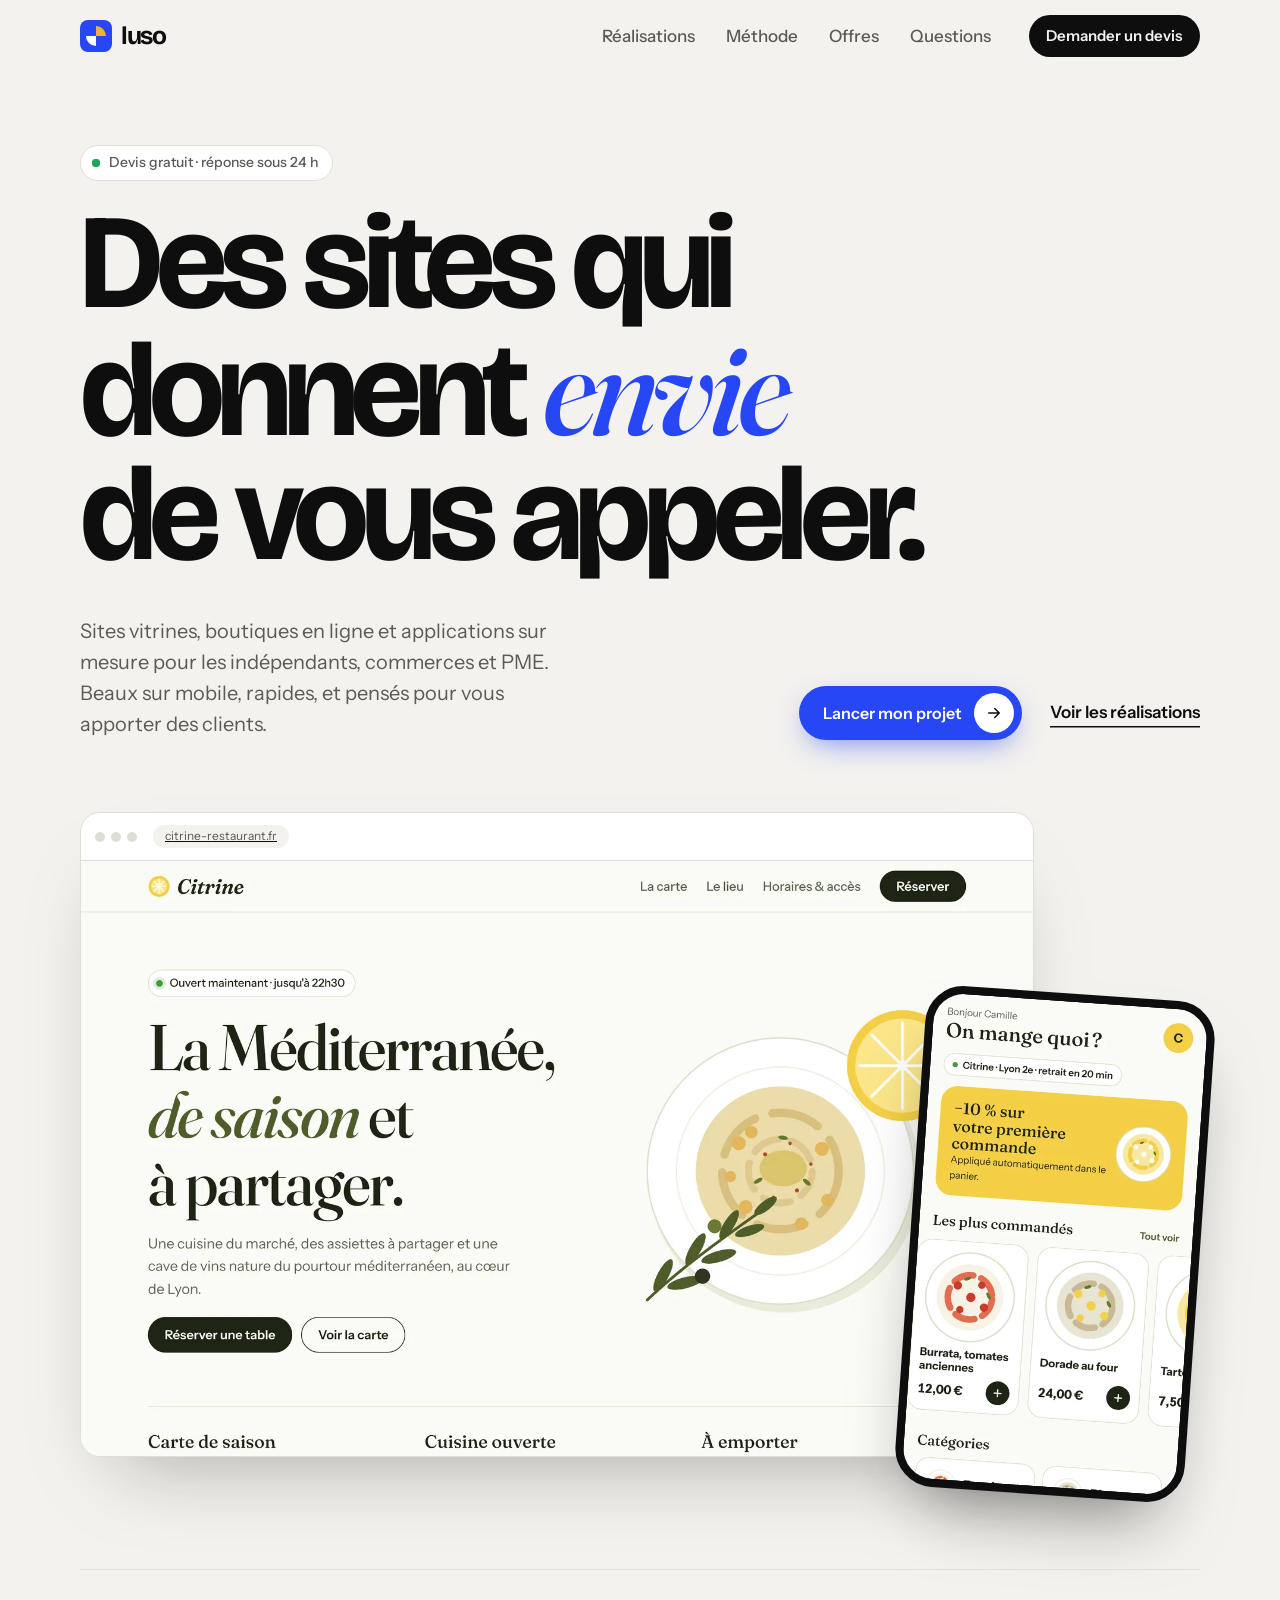
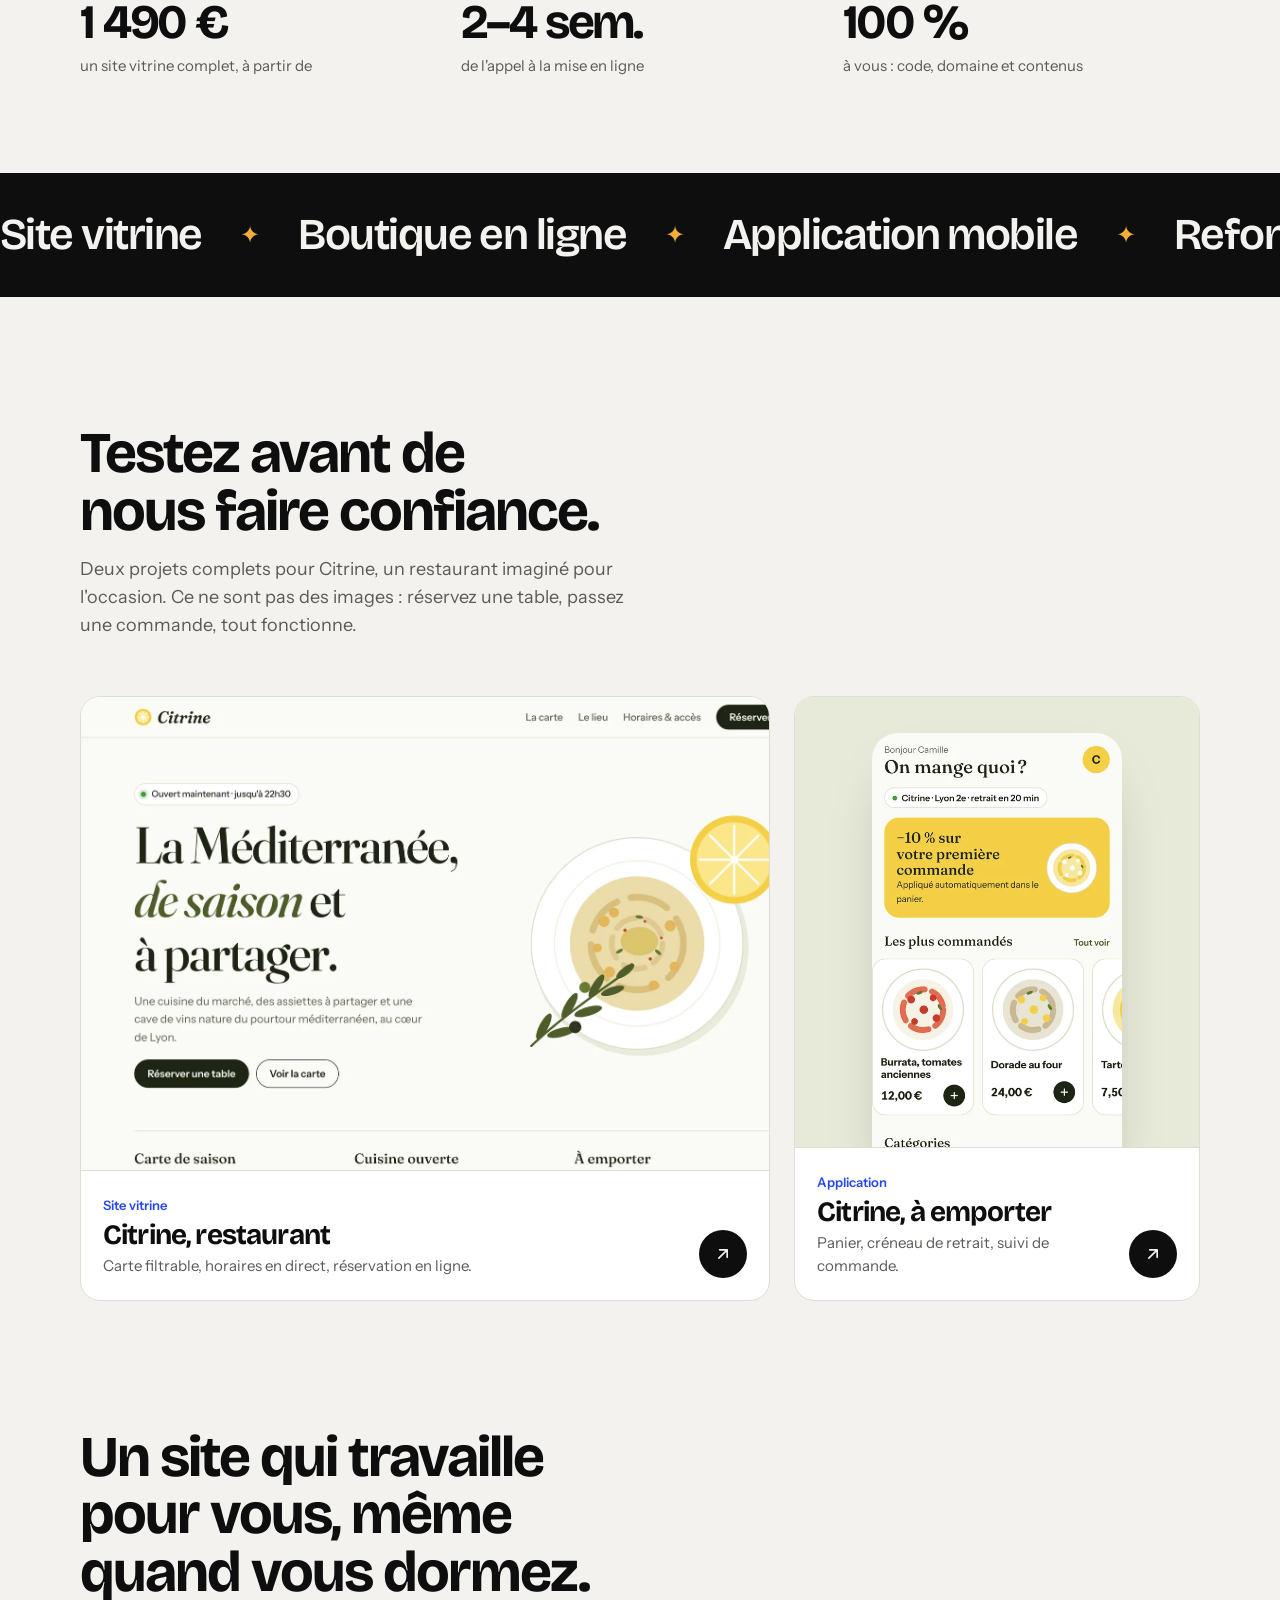
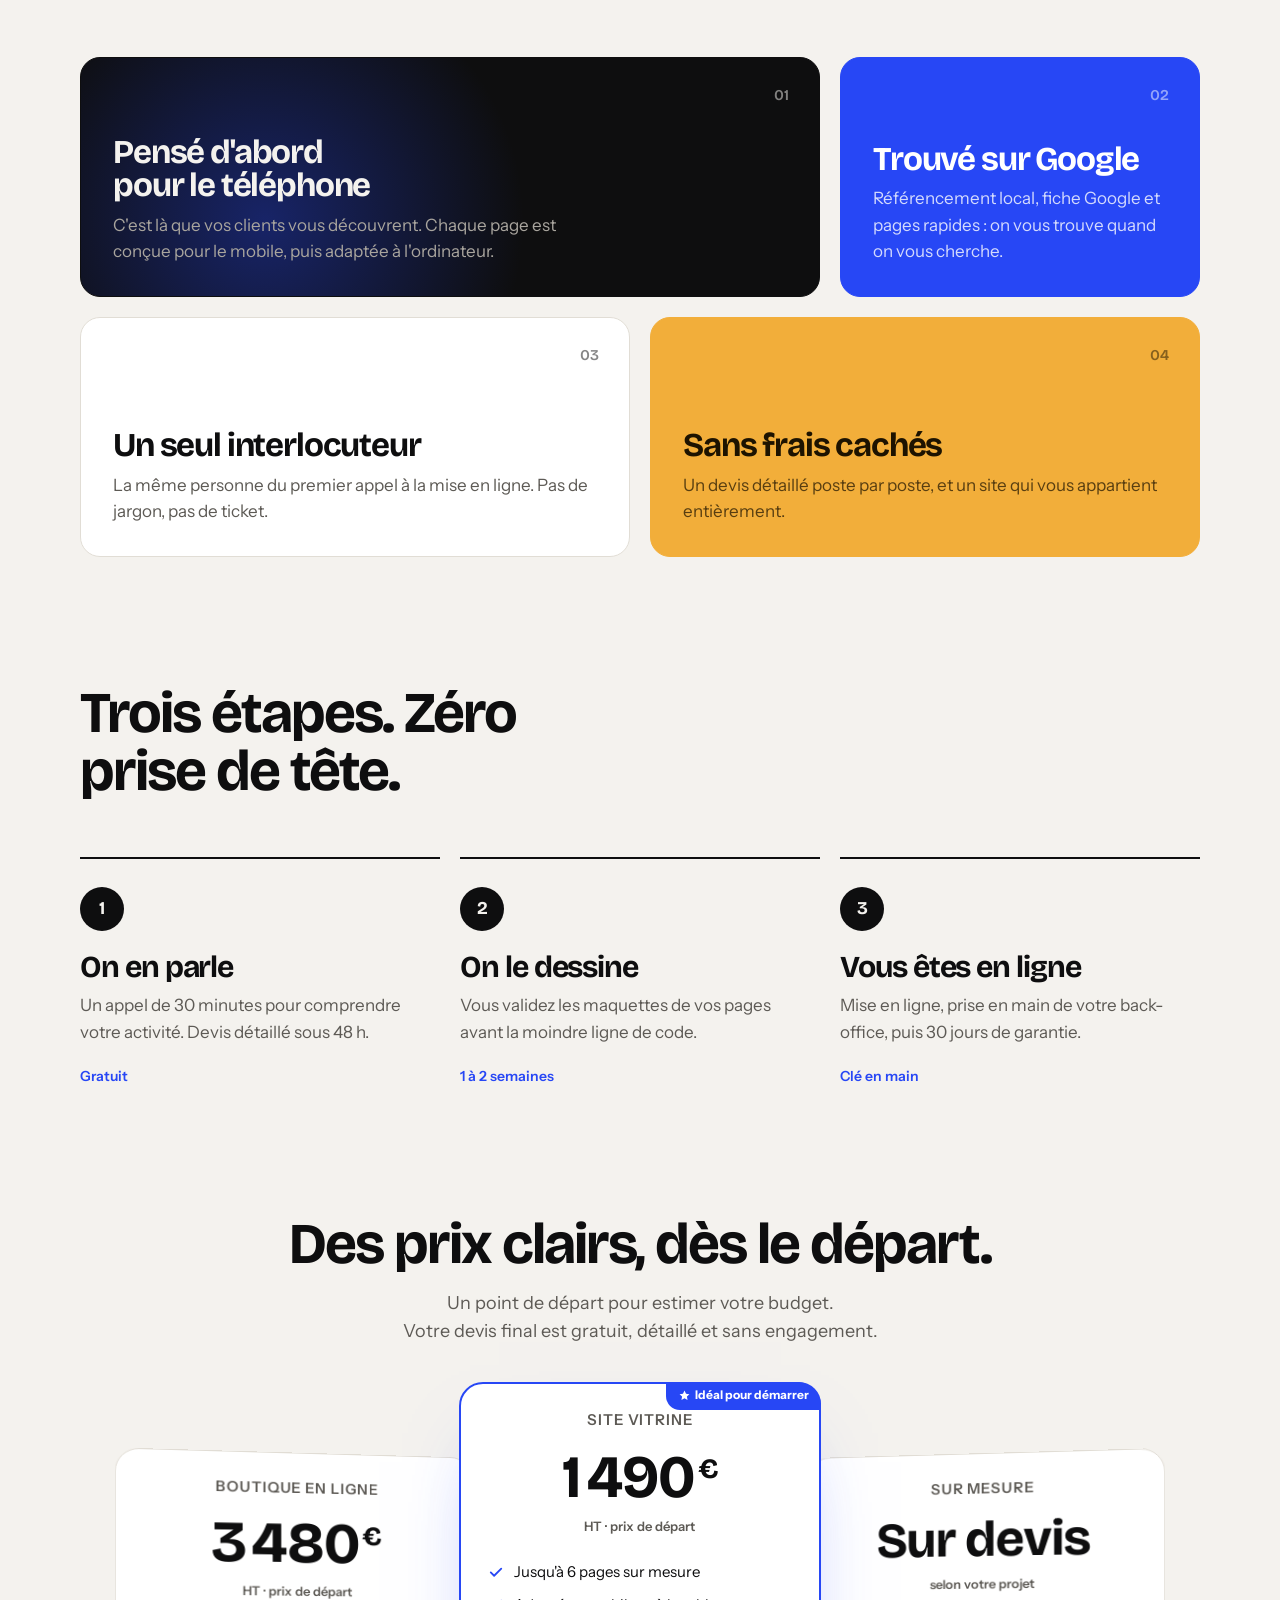
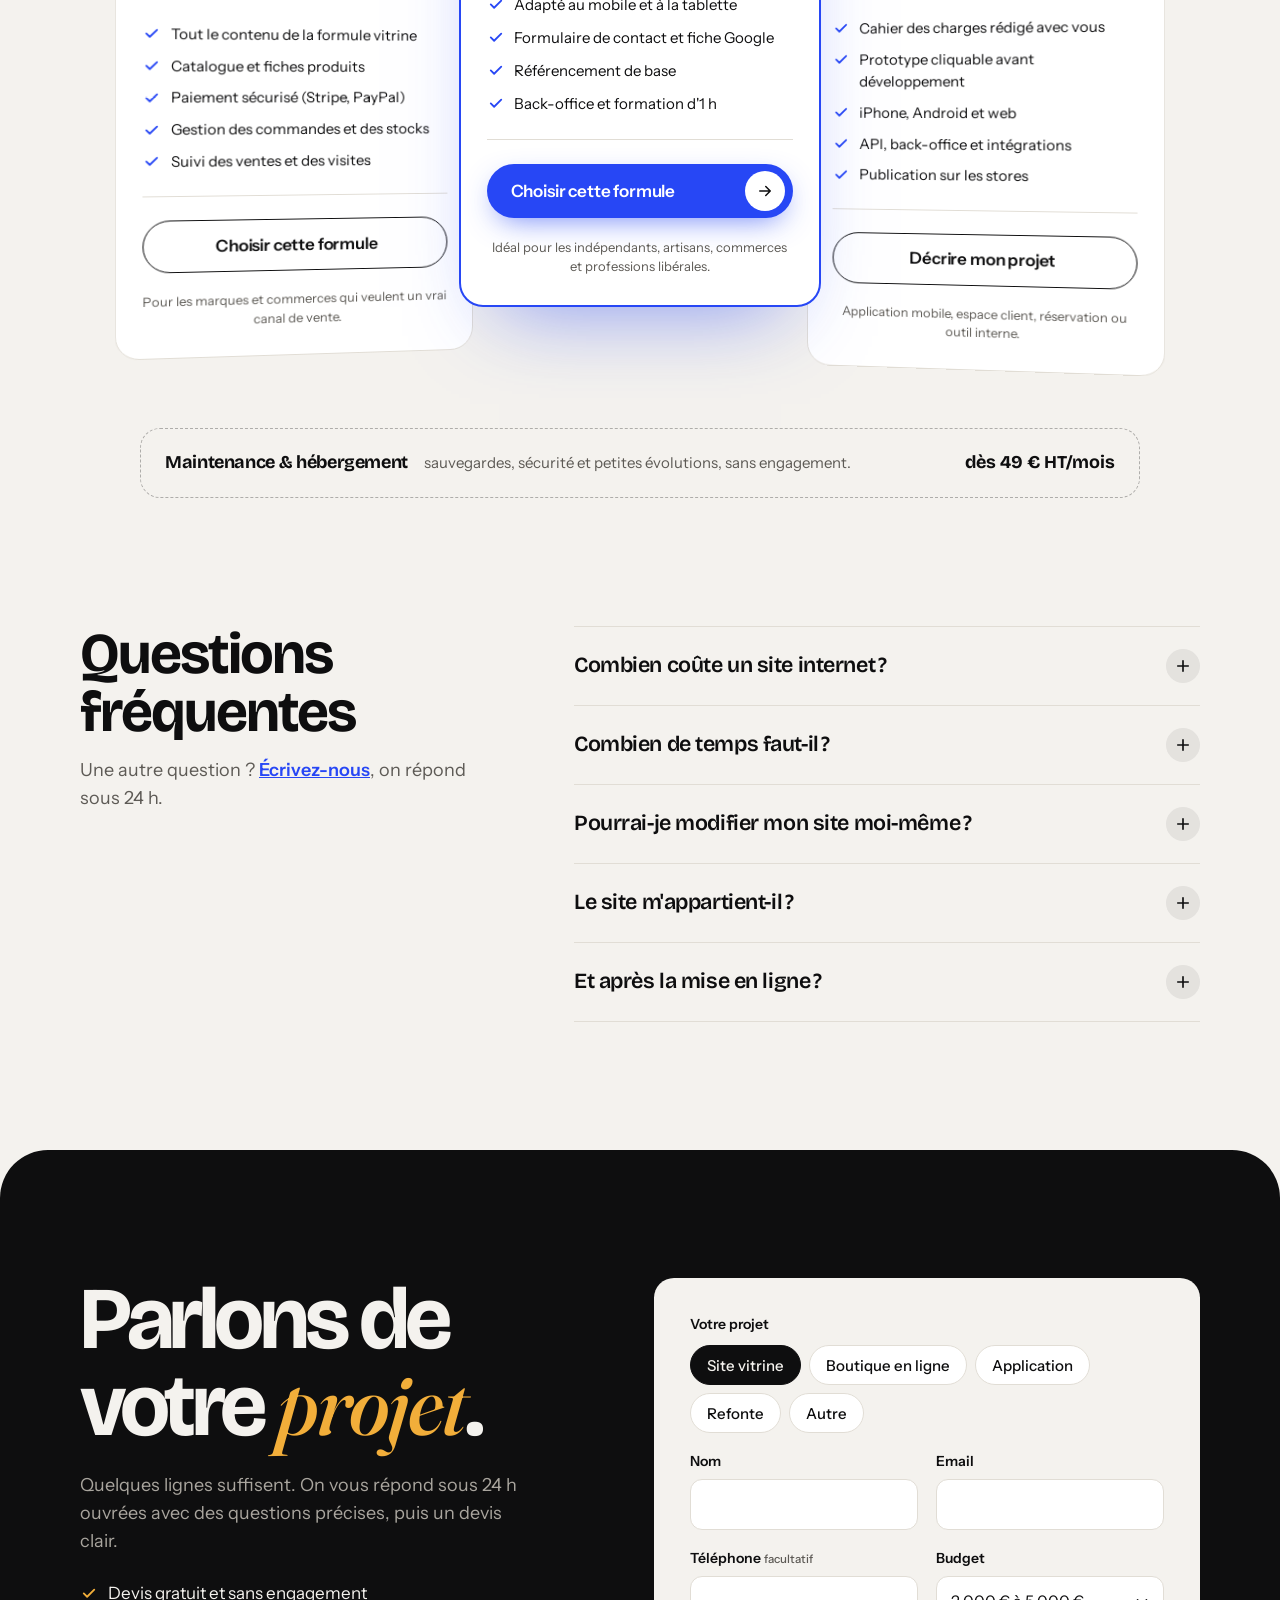
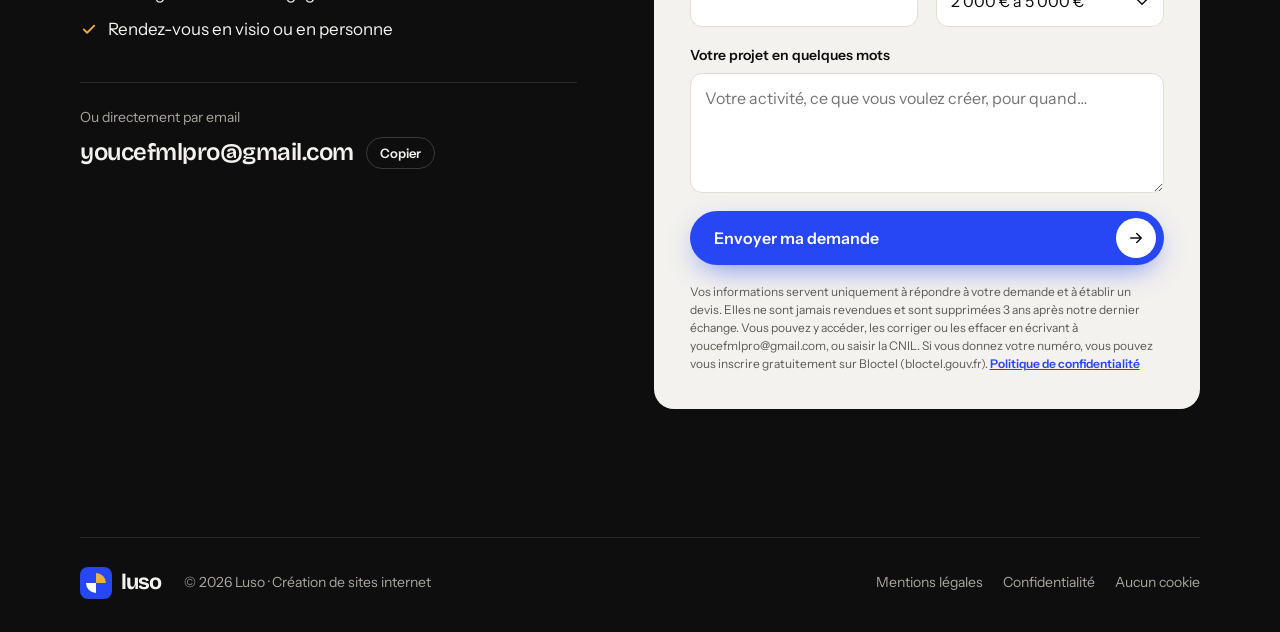
==== commit 99060c03: "Restyle the offers after the 21st.dev Pricing block Centered heading, three cards with the featured " ====
--- a/index.html
+++ b/index.html
@@ -20,6 +20,7 @@
   <symbol id="i-arrow" viewBox="0 0 24 24" fill="none" stroke="currentColor" stroke-width="2" stroke-linecap="round" stroke-linejoin="round"><path d="M5 12h14M13 6l6 6-6 6"/></symbol>
   <symbol id="i-out" viewBox="0 0 24 24" fill="none" stroke="currentColor" stroke-width="2" stroke-linecap="round" stroke-linejoin="round"><path d="M7 17L17 7M8 7h9v9"/></symbol>
   <symbol id="i-check" viewBox="0 0 24 24" fill="none" stroke="currentColor" stroke-width="2.4" stroke-linecap="round" stroke-linejoin="round"><path d="M5 12.5l4.5 4.5L19 7.5"/></symbol>
+  <symbol id="i-star" viewBox="0 0 24 24" fill="currentColor"><path d="M12 2.8l2.8 5.8 6.3.9-4.6 4.4 1.1 6.3L12 17.2l-5.6 3 1.1-6.3L2.9 9.5l6.3-.9z"/></symbol>
   <symbol id="i-plus" viewBox="0 0 24 24" fill="none" stroke="currentColor" stroke-width="2.2" stroke-linecap="round"><path d="M12 5v14M5 12h14"/></symbol>
 </svg>
 
@@ -153,44 +154,56 @@
 
   <section class="section section-tight" id="offres" aria-labelledby="offers-title">
     <div class="wrap">
-      <div class="head" data-reveal>
+      <div class="head head-center" data-reveal>
         <h2 id="offers-title">Des prix clairs, dès le départ.</h2>
-        <p>Un point de départ pour estimer votre budget. Votre devis final est gratuit et sans engagement.</p>
-      </div>
-      <div class="plans">
-        <article class="plan" data-reveal>
-          <h3>Boutique en ligne</h3>
-          <p class="plan-desc">Pour vendre vos produits 24&nbsp;h/24.</p>
-          <p class="price"><small>dès</small> 3&nbsp;490&nbsp;€ <small>HT</small></p>
-          <ul>
-            <li><svg aria-hidden="true"><use href="#i-check"/></svg>Catalogue et fiches produits</li>
-            <li><svg aria-hidden="true"><use href="#i-check"/></svg>Paiement sécurisé (Stripe, PayPal)</li>
-            <li><svg aria-hidden="true"><use href="#i-check"/></svg>Gestion des commandes et des stocks</li>
+        <p>Un point de départ pour estimer votre budget.<br>Votre devis final est gratuit, détaillé et sans engagement.</p>
+      </div>
+      <div class="pricing">
+        <article class="pc pc-0" data-reveal>
+          <h3 class="pc-name">Boutique en ligne</h3>
+          <p class="pc-price"><span class="price-num" data-count="3490">3&#8239;490</span><span class="price-cur">€</span></p>
+          <span class="price-period">HT · prix de départ</span>
+          <ul class="pc-feats">
+            <li><svg aria-hidden="true"><use href="#i-check"/></svg><span>Tout le contenu de la formule vitrine</span></li>
+            <li><svg aria-hidden="true"><use href="#i-check"/></svg><span>Catalogue et fiches produits</span></li>
+            <li><svg aria-hidden="true"><use href="#i-check"/></svg><span>Paiement sécurisé (Stripe, PayPal)</span></li>
+            <li><svg aria-hidden="true"><use href="#i-check"/></svg><span>Gestion des commandes et des stocks</span></li>
+            <li><svg aria-hidden="true"><use href="#i-check"/></svg><span>Suivi des ventes et des visites</span></li>
           </ul>
-          <a class="btn btn-line" href="#contact" data-plan="Boutique en ligne">Choisir</a>
-        </article>
-        <article class="plan plan-featured" data-reveal>
-          <span class="plan-flag">Idéal pour démarrer</span>
-          <h3>Site vitrine</h3>
-          <p class="plan-desc">Pour présenter votre activité et recevoir des demandes.</p>
-          <p class="price"><small>dès</small> 1&nbsp;490&nbsp;€ <small>HT</small></p>
-          <ul>
-            <li><svg aria-hidden="true"><use href="#i-check"/></svg>Jusqu'à 6 pages sur mesure</li>
-            <li><svg aria-hidden="true"><use href="#i-check"/></svg>Formulaire de contact et fiche Google</li>
-            <li><svg aria-hidden="true"><use href="#i-check"/></svg>Back-office simple pour tout modifier</li>
+          <hr>
+          <a class="btn btn-line" href="#contact" data-plan="Boutique en ligne">Choisir cette formule</a>
+          <p class="pc-desc">Pour les marques et commerces qui veulent un vrai canal de vente.</p>
+        </article>
+        <article class="pc pc-1 pc-popular" data-reveal>
+          <span class="pc-flag"><svg aria-hidden="true"><use href="#i-star"/></svg>Idéal pour démarrer</span>
+          <h3 class="pc-name">Site vitrine</h3>
+          <p class="pc-price"><span class="price-num" data-count="1490">1&#8239;490</span><span class="price-cur">€</span></p>
+          <span class="price-period">HT · prix de départ</span>
+          <ul class="pc-feats">
+            <li><svg aria-hidden="true"><use href="#i-check"/></svg><span>Jusqu'à 6 pages sur mesure</span></li>
+            <li><svg aria-hidden="true"><use href="#i-check"/></svg><span>Adapté au mobile et à la tablette</span></li>
+            <li><svg aria-hidden="true"><use href="#i-check"/></svg><span>Formulaire de contact et fiche Google</span></li>
+            <li><svg aria-hidden="true"><use href="#i-check"/></svg><span>Référencement de base</span></li>
+            <li><svg aria-hidden="true"><use href="#i-check"/></svg><span>Back-office et formation d'1&nbsp;h</span></li>
           </ul>
-          <a class="btn btn-brand" href="#contact" data-plan="Site vitrine">Choisir <span class="btn-ico"><svg aria-hidden="true"><use href="#i-arrow"/></svg></span></a>
-        </article>
-        <article class="plan" data-reveal>
-          <h3>Sur mesure</h3>
-          <p class="plan-desc">Application mobile, espace client, réservation…</p>
-          <p class="price">Sur devis</p>
-          <ul>
-            <li><svg aria-hidden="true"><use href="#i-check"/></svg>Prototype cliquable avant développement</li>
-            <li><svg aria-hidden="true"><use href="#i-check"/></svg>iPhone, Android et web</li>
-            <li><svg aria-hidden="true"><use href="#i-check"/></svg>Publication sur les stores</li>
+          <hr>
+          <a class="btn btn-brand" href="#contact" data-plan="Site vitrine">Choisir cette formule <span class="btn-ico"><svg aria-hidden="true"><use href="#i-arrow"/></svg></span></a>
+          <p class="pc-desc">Idéal pour les indépendants, artisans, commerces et professions libérales.</p>
+        </article>
+        <article class="pc pc-2" data-reveal>
+          <h3 class="pc-name">Sur mesure</h3>
+          <p class="pc-price"><span class="price-num">Sur devis</span></p>
+          <span class="price-period">selon votre projet</span>
+          <ul class="pc-feats">
+            <li><svg aria-hidden="true"><use href="#i-check"/></svg><span>Cahier des charges rédigé avec vous</span></li>
+            <li><svg aria-hidden="true"><use href="#i-check"/></svg><span>Prototype cliquable avant développement</span></li>
+            <li><svg aria-hidden="true"><use href="#i-check"/></svg><span>iPhone, Android et web</span></li>
+            <li><svg aria-hidden="true"><use href="#i-check"/></svg><span>API, back-office et intégrations</span></li>
+            <li><svg aria-hidden="true"><use href="#i-check"/></svg><span>Publication sur les stores</span></li>
           </ul>
-          <a class="btn btn-line" href="#contact" data-plan="Application">En parler</a>
+          <hr>
+          <a class="btn btn-line" href="#contact" data-plan="Application">Décrire mon projet</a>
+          <p class="pc-desc">Application mobile, espace client, réservation ou outil interne.</p>
         </article>
       </div>
       <p class="care" data-reveal><strong>Maintenance &amp; hébergement</strong> sauvegardes, sécurité et petites évolutions, sans engagement. <b>dès 49&nbsp;€&nbsp;HT/mois</b></p>
@@ -350,12 +363,32 @@
   window.addEventListener("scroll", onScroll, { passive: true });
   onScroll();
 
+  // Prix qui défilent jusqu'à leur valeur à l'apparition de la carte
+  var reduceMotion = window.matchMedia("(prefers-reduced-motion: reduce)").matches;
+  function countUp(el) {
+    var target = Number(el.getAttribute("data-count"));
+    var start = null;
+    function fmt(n) { return String(n).replace(/\B(?=(\d{3})+(?!\d))/g, " "); }
+    function frame(t) {
+      if (start === null) start = t;
+      var p = Math.min((t - start) / 1400, 1);
+      el.textContent = fmt(Math.round(target * (1 - Math.pow(1 - p, 4)) / 10) * 10);
+      if (p < 1) requestAnimationFrame(frame); else el.textContent = fmt(target);
+    }
+    el.textContent = fmt(0);
+    setTimeout(function () { requestAnimationFrame(frame); }, 350);
+  }
+
   // Apparition des blocs au défilement
   var items = document.querySelectorAll("[data-reveal]");
   if ("IntersectionObserver" in window) {
     var io = new IntersectionObserver(function (entries) {
       entries.forEach(function (en) {
-        if (en.isIntersecting) { en.target.classList.add("in"); io.unobserve(en.target); }
+        if (!en.isIntersecting) return;
+        en.target.classList.add("in");
+        io.unobserve(en.target);
+        var num = en.target.querySelector("[data-count]");
+        if (num && !reduceMotion) countUp(num);
       });
     }, { rootMargin: "0px 0px -8% 0px" });
     items.forEach(function (el) { io.observe(el); });
--- a/assets/styles.css
+++ b/assets/styles.css
@@ -245,29 +245,47 @@
   .steps small { padding-top: .25rem; }
 }
 
-/* Offres */
-.plans { display: grid; grid-template-columns: repeat(3, minmax(0, 1fr)); gap: clamp(12px, 1.6vw, 20px); align-items: stretch; }
-.plan { position: relative; display: flex; flex-direction: column; gap: 1rem; padding: clamp(24px, 2.8vw, 34px); border-radius: var(--r); background: var(--surface); border: 1px solid var(--line); }
-.plan h3 { font-size: 1.6rem; letter-spacing: -.035em; }
-.plan-desc { color: var(--ink-soft); font-size: .9375rem; margin-top: -.5rem; }
-.price { font-family: var(--display); font-size: clamp(2.4rem, 4vw, 3.1rem); font-weight: 700; letter-spacing: -.05em; line-height: 1; padding-block: .5rem; }
-.price small { font-family: var(--body); font-size: .9375rem; font-weight: 500; letter-spacing: 0; color: var(--ink-soft); }
-.plan ul { display: grid; gap: .65rem; padding-top: 1rem; border-top: 1px solid var(--line); margin-bottom: .5rem; }
-.plan li { display: flex; gap: .6rem; font-size: .9375rem; }
-.plan li svg { flex: none; width: 18px; height: 18px; margin-top: .15em; color: var(--brand); }
-.plan .btn { margin-top: auto; }
-.plan-featured { background: var(--dark); color: var(--on-dark); border-color: var(--dark); transform: translateY(-12px); box-shadow: 0 40px 80px -40px rgba(14, 14, 15, .6); }
-.plan-featured .plan-desc, .plan-featured .price small { color: var(--on-dark-soft); }
-.plan-featured ul { border-top-color: #2A2A2C; }
-.plan-featured li svg { color: var(--sun); }
-.plan-featured .btn { justify-content: space-between; }
-.plan-flag { position: absolute; top: clamp(24px, 2.8vw, 34px); right: clamp(24px, 2.8vw, 34px); padding: .25rem .7rem; border-radius: 999px; background: var(--sun); color: #1D1300; font-size: .75rem; font-weight: 700; }
-.care { display: flex; flex-wrap: wrap; align-items: baseline; gap: .35rem 1rem; margin-top: clamp(20px, 3vw, 32px); padding: 20px 24px; border-radius: var(--r); border: 1px dashed color-mix(in srgb, var(--ink) 30%, transparent); color: var(--ink-soft); font-size: .9375rem; }
+/* Offres : cartes de prix inspirées du bloc « Pricing » de 21st.dev — carte centrale mise en avant, cartes latérales inclinées en perspective, prix qui défilent à l'apparition. */
+.head-center { margin-inline: auto; text-align: center; justify-items: center; }
+.head-center p { max-width: 34rem; }
+.pricing { display: grid; grid-template-columns: repeat(3, minmax(0, 1fr)); gap: 16px; align-items: start; perspective: 1400px; }
+.pc { position: relative; display: flex; flex-direction: column; align-items: center; padding: 28px 26px; border-radius: 24px; border: 1px solid var(--line); background: var(--surface); text-align: center; }
+.pc-name { font-family: var(--body); font-size: .9375rem; font-weight: 600; letter-spacing: .06em; text-transform: uppercase; color: var(--ink-soft); }
+.pc-price { display: flex; align-items: flex-start; justify-content: center; gap: .15em; margin-top: 1.25rem; font-family: var(--display); font-weight: 700; letter-spacing: -.05em; line-height: 1; }
+.price-num { font-size: clamp(3rem, 5vw, 3.75rem); }
+.price-cur { font-size: 1.75rem; margin-top: .3em; }
+.pc-2 .price-num { font-size: clamp(2.6rem, 4.4vw, 3.25rem); }
+.price-period { margin-top: .6rem; font-size: .8125rem; font-weight: 600; color: var(--ink-soft); }
+.pc-feats { display: grid; gap: .6rem; margin-top: 1.5rem; width: 100%; }
+.pc-feats li { display: flex; gap: .6rem; text-align: left; font-size: .9375rem; }
+.pc-feats svg { flex: none; width: 18px; height: 18px; margin-top: .15em; color: var(--brand); }
+.pc hr { width: 100%; margin: 1.5rem 0; border: 0; border-top: 1px solid var(--line); }
+.pc .btn { width: 100%; font-size: 1.0625rem; letter-spacing: -.01em; }
+.pc .btn-line { min-height: 54px; }
+.pc .btn-line:hover { background: var(--brand); border-color: var(--brand); color: #fff; box-shadow: 0 0 0 3px var(--bg), 0 0 0 5px var(--brand); }
+.pc-popular .btn { justify-content: space-between; }
+.pc-desc { margin-top: 1.25rem; font-size: .8125rem; line-height: 1.5; color: var(--ink-soft); }
+.pc-popular { z-index: 1; border: 2px solid var(--brand); box-shadow: 0 40px 80px -40px color-mix(in srgb, var(--brand) 55%, transparent); }
+.pc-flag { position: absolute; top: -2px; right: -2px; display: inline-flex; align-items: center; gap: .3rem; padding: .3rem .75rem; border-radius: 0 22px 0 14px; background: var(--brand); color: #fff; font-size: .75rem; font-weight: 700; }
+.pc-flag svg { width: 13px; height: 13px; }
+@media (min-width: 901px) {
+  .pc-0, .pc-2 { margin-top: 40px; }
+  .js .pricing .pc { transition: transform 1.4s cubic-bezier(.16, 1.2, .3, 1), opacity .8s var(--ease); transition-delay: .25s; }
+  .js .pricing .pc-0 { transform: translateY(50px) rotateY(18deg) scale(.9); transform-origin: right center; }
+  .js .pricing .pc-2 { transform: translateY(50px) rotateY(-18deg) scale(.9); transform-origin: left center; }
+  .js .pricing .pc-1 { transform: translateY(50px); }
+  .js .pricing .pc-0.in { transform: translateX(30px) rotateY(10deg) scale(.94); }
+  .js .pricing .pc-2.in { transform: translateX(-30px) rotateY(-10deg) scale(.94); }
+  .js .pricing .pc-1.in { transform: translateY(-20px); }
+  .js .pricing .pc-0.in:hover { transform: translateX(30px) rotateY(4deg) scale(.96); }
+  .js .pricing .pc-2.in:hover { transform: translateX(-30px) rotateY(-4deg) scale(.96); }
+}
+.care { display: flex; flex-wrap: wrap; align-items: baseline; gap: .35rem 1rem; max-width: 1000px; margin: clamp(28px, 4vw, 48px) auto 0; padding: 20px 24px; border-radius: var(--r); border: 1px dashed color-mix(in srgb, var(--ink) 30%, transparent); color: var(--ink-soft); font-size: .9375rem; }
 .care strong { color: var(--ink); font-family: var(--display); font-size: 1.125rem; letter-spacing: -.02em; }
 .care b { margin-left: auto; color: var(--ink); font-family: var(--display); font-size: 1.125rem; }
 @media (max-width: 900px) {
-  .plans { grid-template-columns: minmax(0, 1fr); max-width: 520px; }
-  .plan-featured { order: -1; transform: none; }
+  .pricing { grid-template-columns: minmax(0, 1fr); max-width: 520px; margin-inline: auto; gap: 14px; }
+  .pc-popular { order: -1; }
   .care { max-width: 520px; }
   .care b { margin-left: 0; }
 }
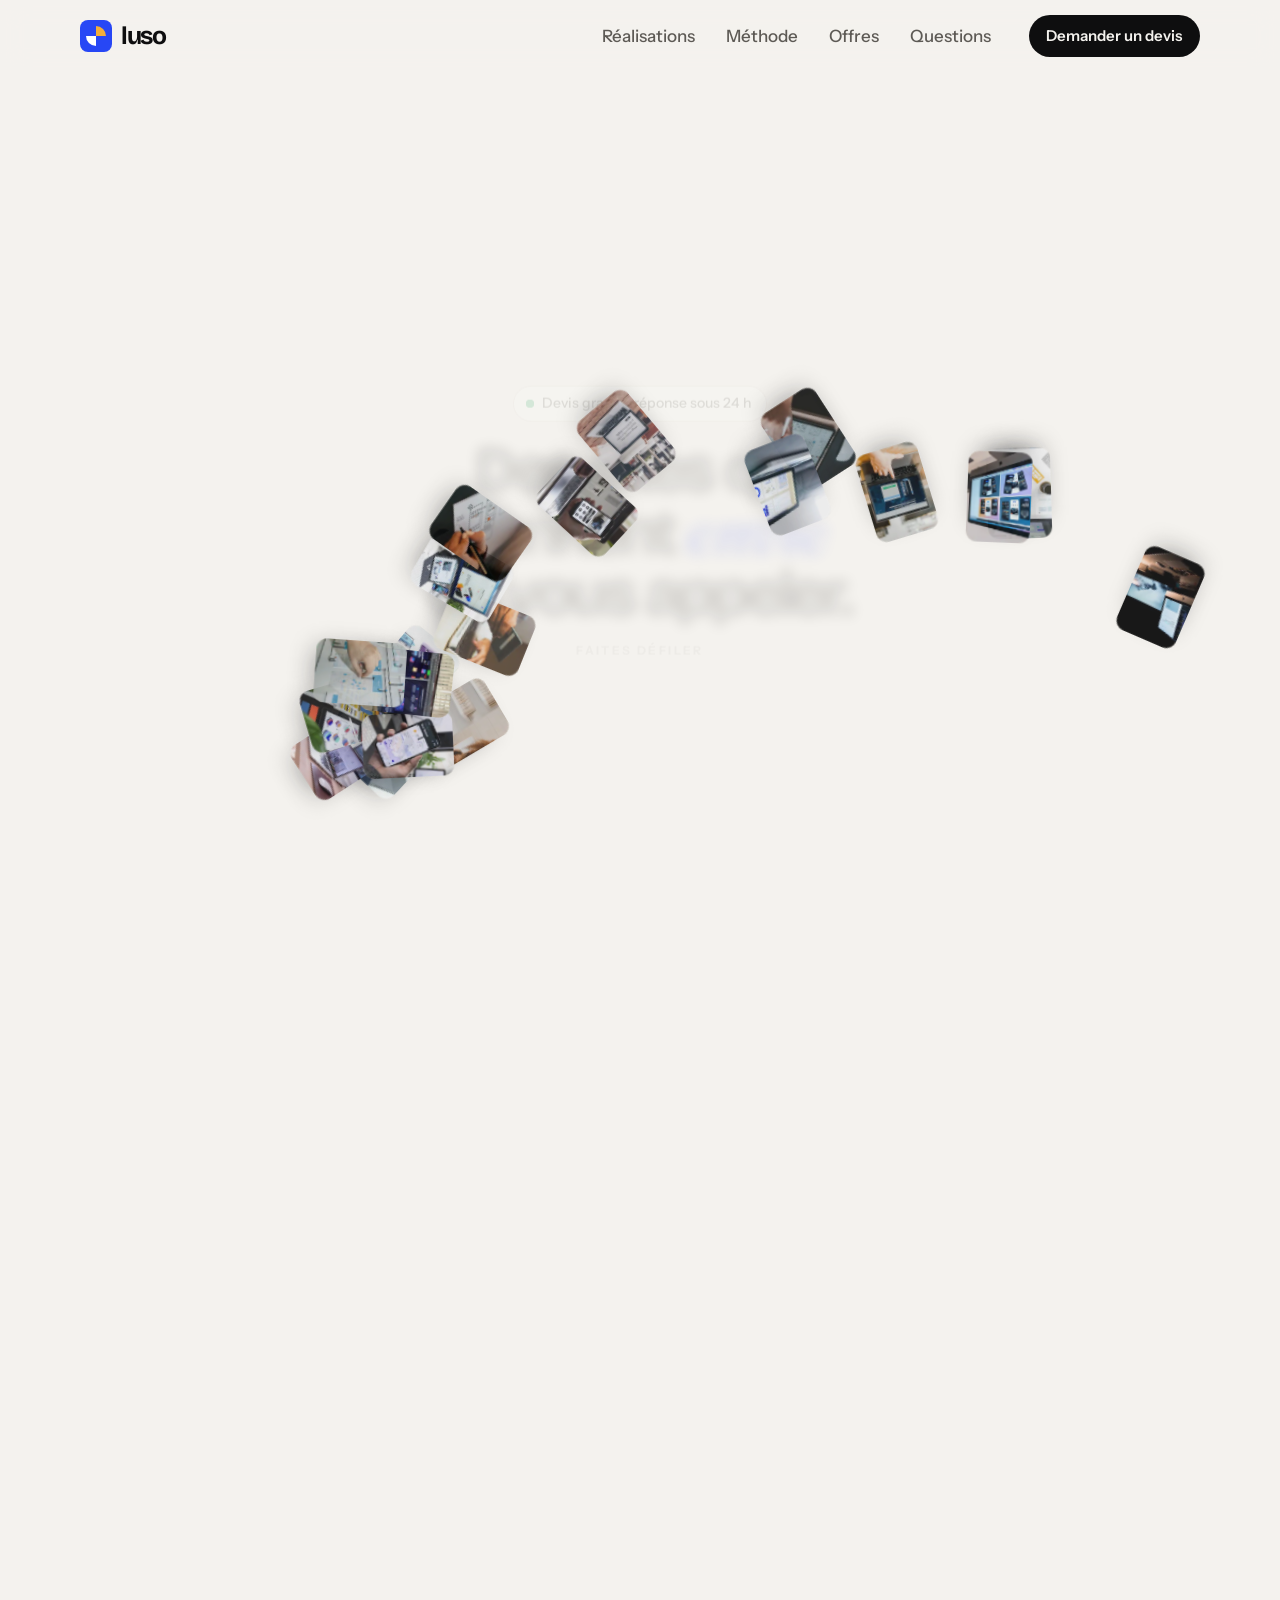
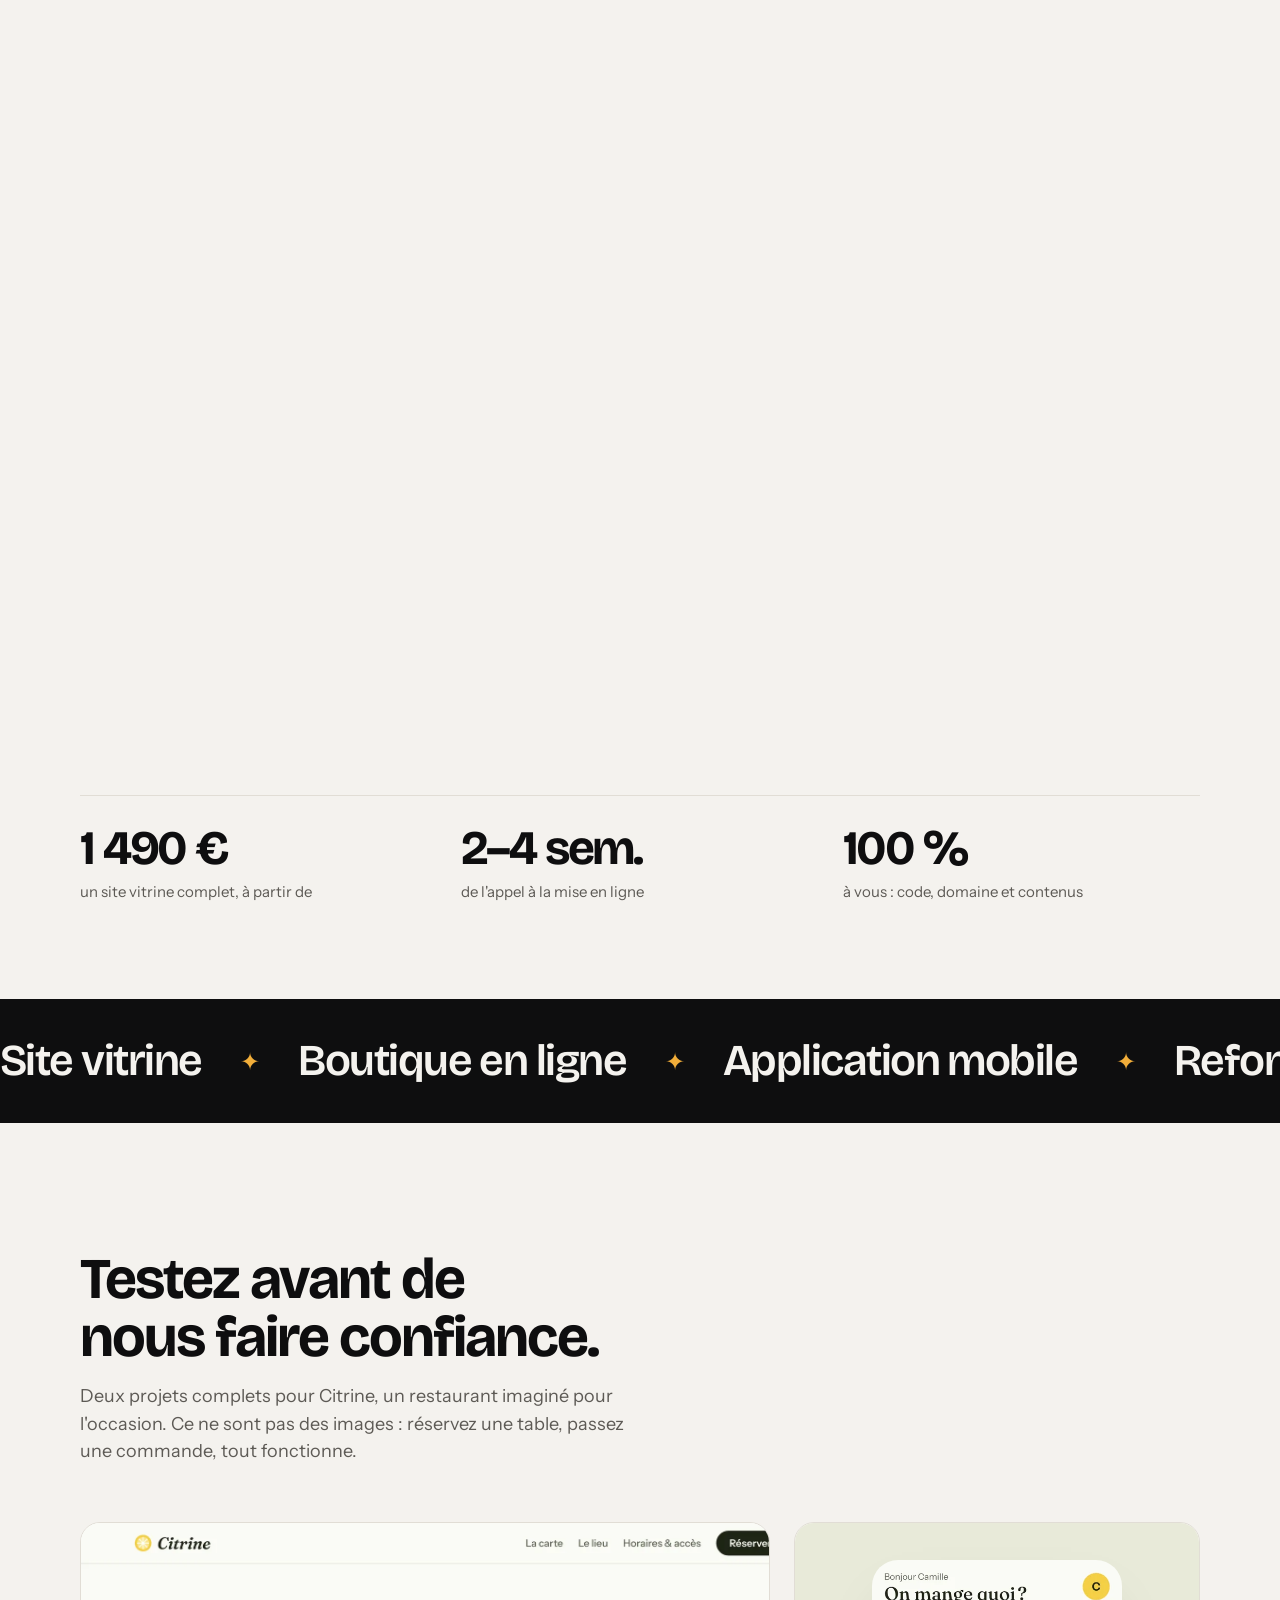
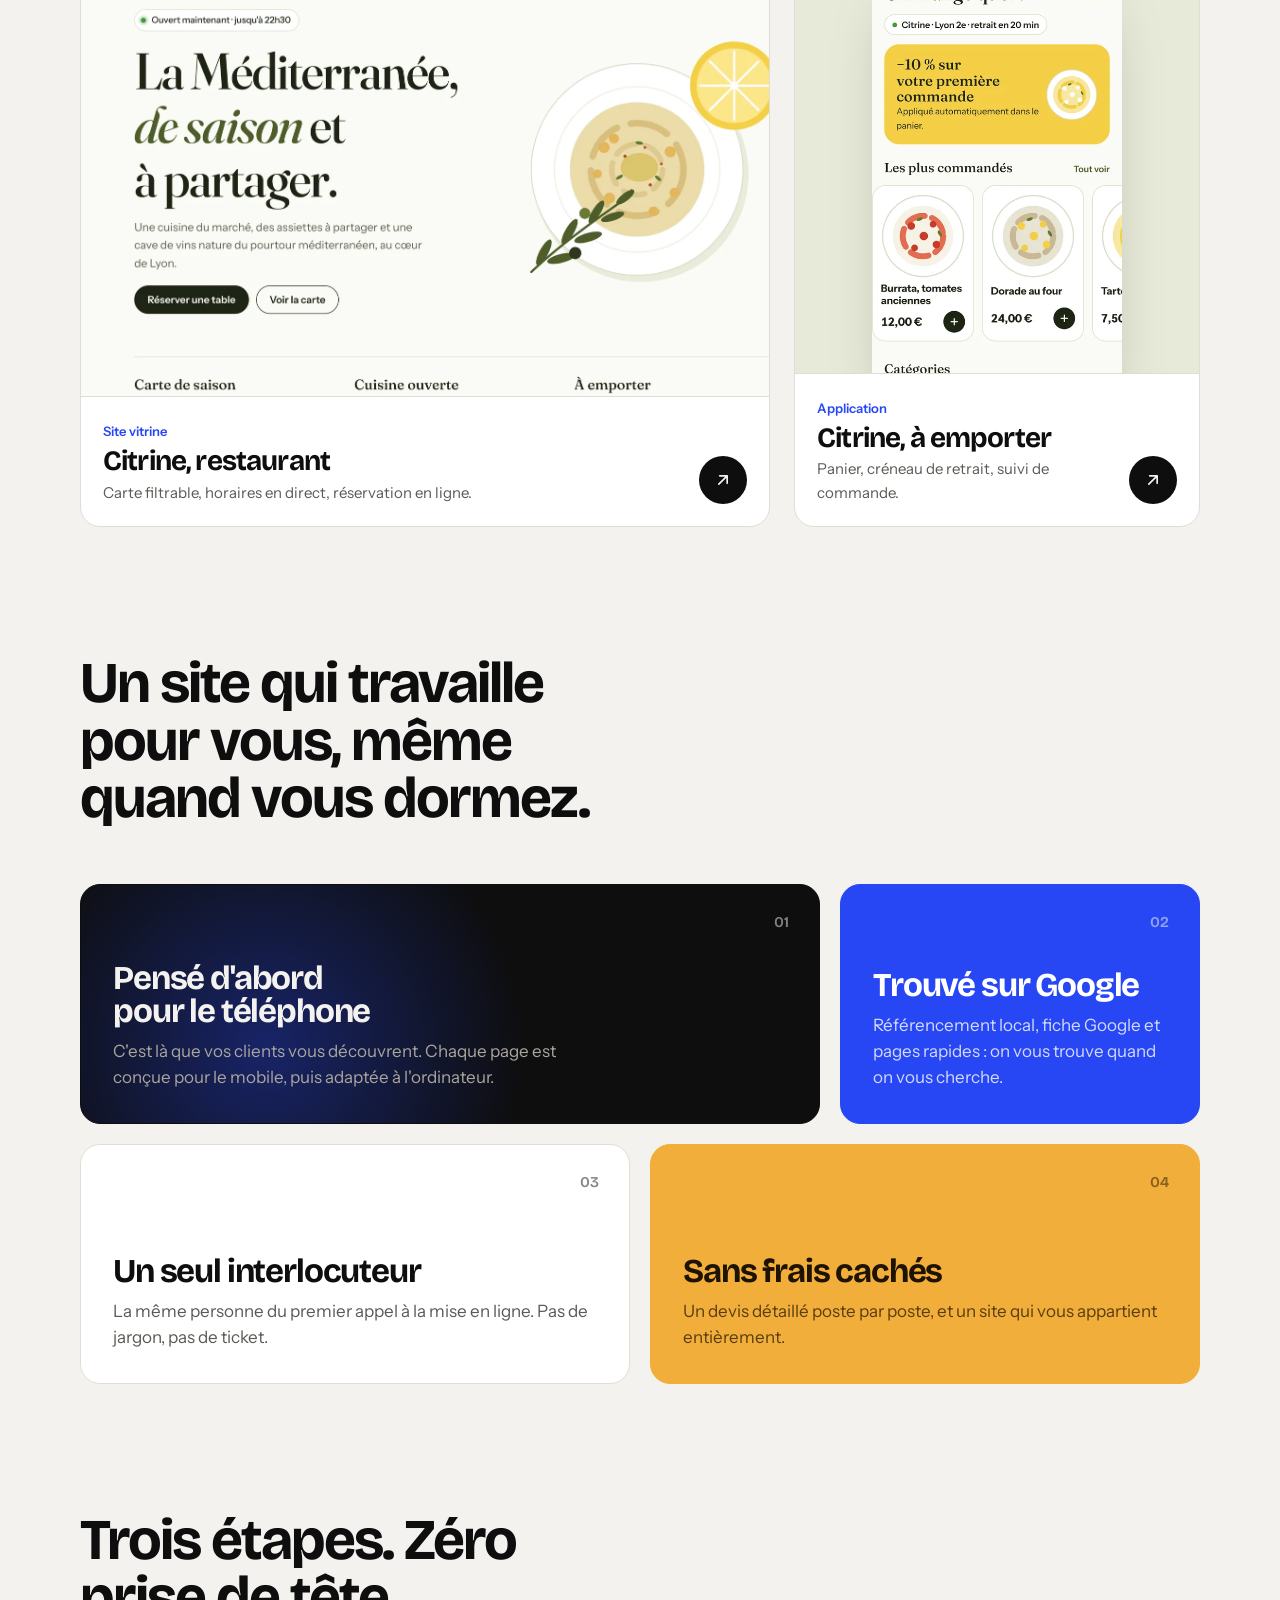
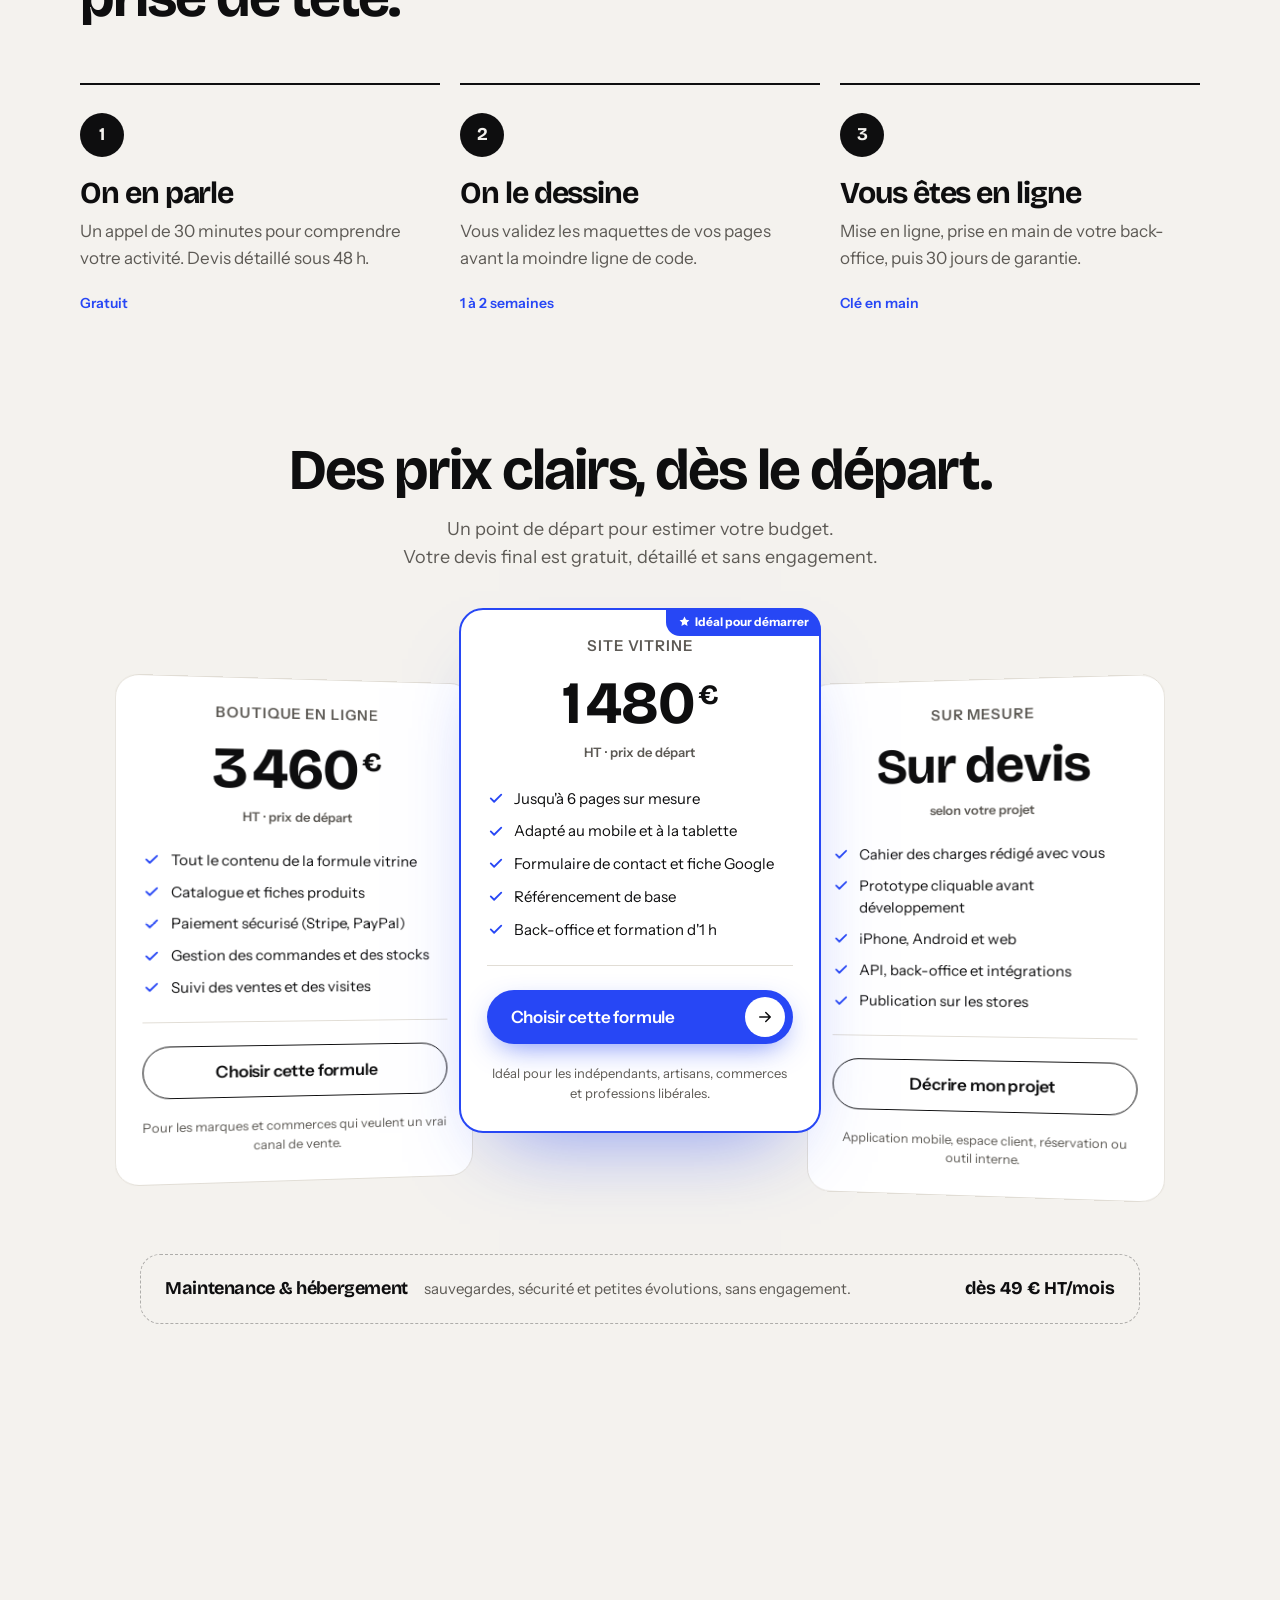
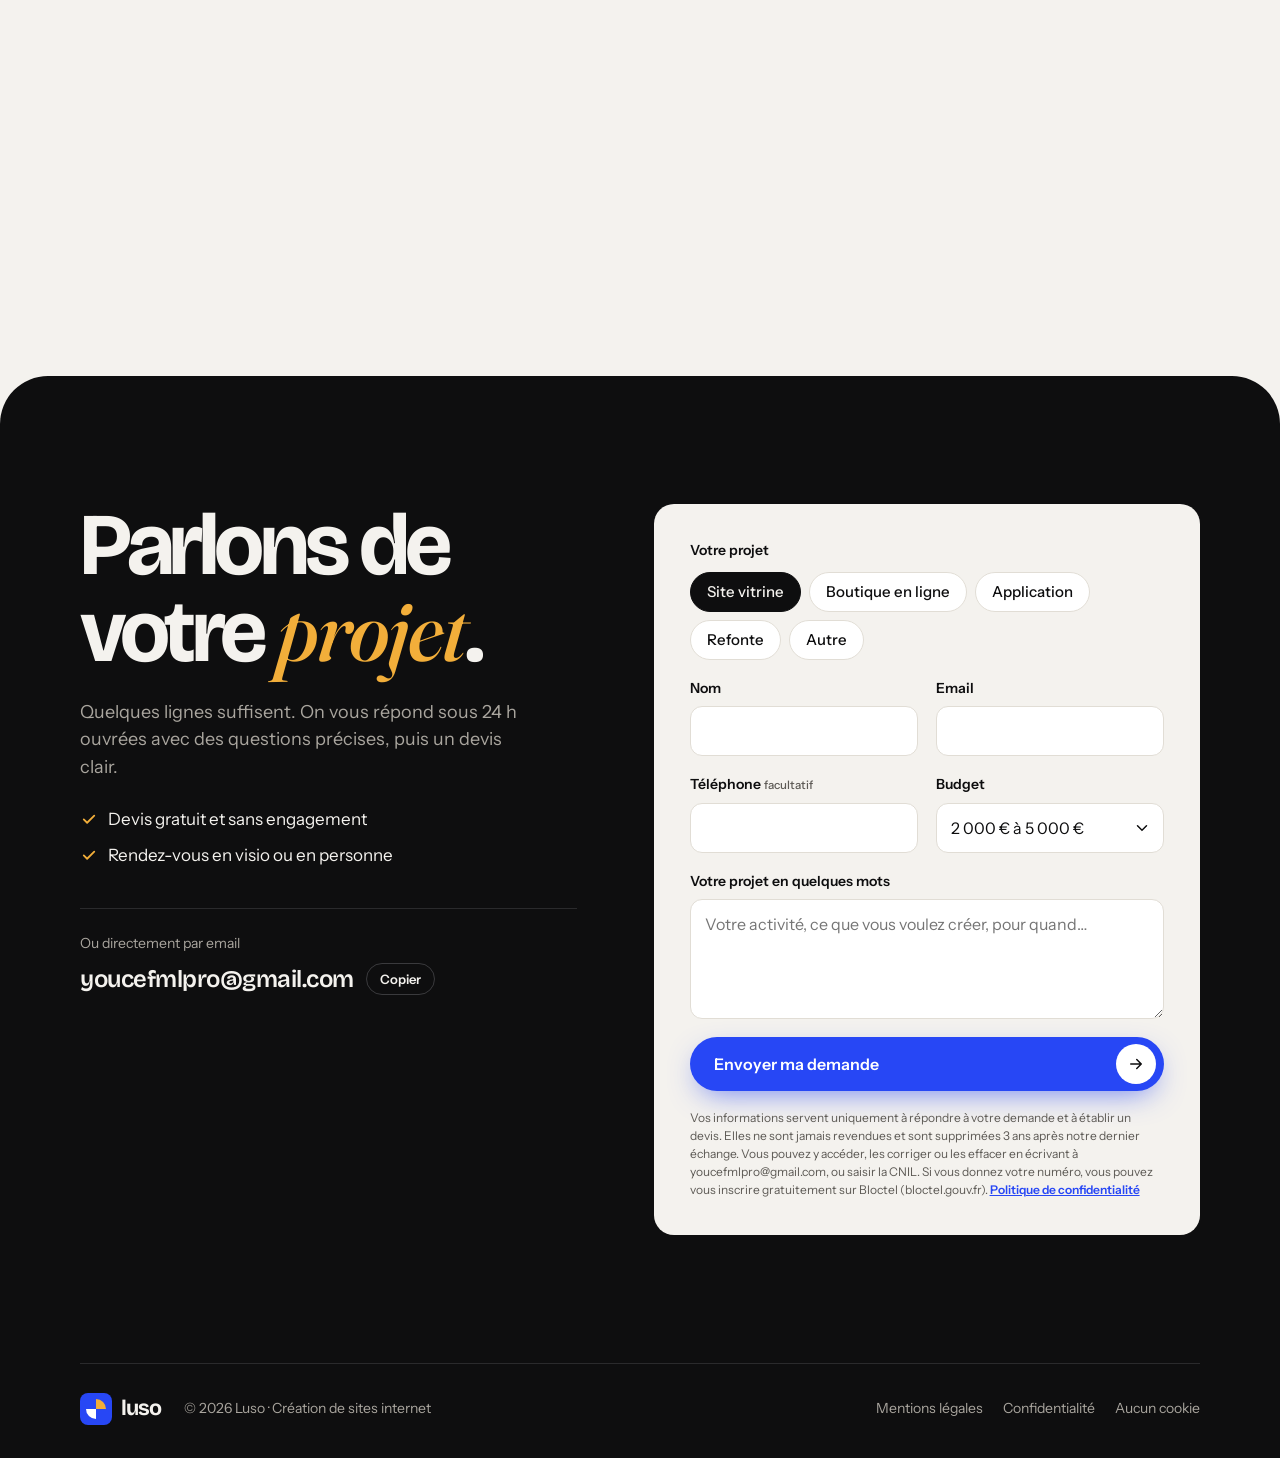
==== commit 8d4d580e: "Replace the hero with a scroll-morph intro adapted from 21st.dev Twenty photo cards fly in scattered" ====
--- a/index.html
+++ b/index.html
@@ -47,35 +47,54 @@
 </header>
 
 <main>
-  <section class="hero">
-    <div class="wrap">
-      <p class="badge" data-reveal><span class="dot" aria-hidden="true"></span>Devis gratuit · réponse sous 24&nbsp;h</p>
-      <h1 data-reveal>Des sites qui donnent <em>envie</em> de vous appeler.</h1>
-      <div class="hero-row" data-reveal>
-        <p class="hero-lead">Sites vitrines, boutiques en ligne et applications sur mesure pour les indépendants, commerces et PME. Beaux sur mobile, rapides, et pensés pour vous apporter des clients.</p>
+  <section class="morph" id="hero" aria-labelledby="hero-title">
+    <div class="morph-stage">
+      <div class="morph-intro">
+        <p class="badge"><span class="dot" aria-hidden="true"></span>Devis gratuit · réponse sous 24&nbsp;h</p>
+        <h1 id="hero-title">Des sites qui donnent <em>envie</em> de vous appeler.</h1>
+        <p class="morph-hint" aria-hidden="true">Faites défiler</p>
+      </div>
+      <div class="morph-content">
+        <p class="morph-kicker">Sites vitrines · Boutiques en ligne · Applications</p>
+        <h2 class="morph-title">Votre activité mérite un site <em>à sa hauteur</em>.</h2>
+        <p class="morph-lead">Beaux sur mobile, rapides, pensés pour vous apporter des clients. En ligne en 2 à 4 semaines.</p>
         <div class="hero-cta">
           <a class="btn btn-brand" href="#contact">Lancer mon projet <span class="btn-ico"><svg aria-hidden="true"><use href="#i-arrow"/></svg></span></a>
           <a class="link-arrow" href="#realisations">Voir les réalisations</a>
         </div>
       </div>
-
-      <div class="showcase" data-reveal>
-        <a class="shot-browser" href="demos/citrine-site.html" aria-label="Ouvrir la démo du site Citrine">
-          <span class="browser-bar" aria-hidden="true"><i></i><i></i><i></i><span>citrine-restaurant.fr</span></span>
-          <img src="assets/img/citrine-site.webp" width="1600" height="1000" alt="Page d'accueil du site vitrine du restaurant Citrine" fetchpriority="high">
-        </a>
-        <a class="shot-phone" href="demos/citrine-app.html" aria-label="Ouvrir la démo de l'application Citrine">
-          <img src="assets/img/citrine-app.webp" width="480" height="852" alt="Écran d'accueil de l'application de commande Citrine">
-        </a>
-      </div>
-
-      <ul class="facts" data-reveal>
-        <li><strong>1&nbsp;490&nbsp;€</strong><span>un site vitrine complet, à partir de</span></li>
-        <li><strong>2–4 sem.</strong><span>de l'appel à la mise en ligne</span></li>
-        <li><strong>100&nbsp;%</strong><span>à vous&nbsp;: code, domaine et contenus</span></li>
-      </ul>
+      <div class="morph-cards" aria-hidden="true">
+        <div class="mcard"><div class="mcard-in"><div class="mcard-front"><img src="assets/img/hero/01.webp" width="216" height="306" alt="" decoding="async"></div><div class="mcard-back"><small>Luso</small><b>Référencement</b></div></div></div>
+        <div class="mcard"><div class="mcard-in"><div class="mcard-front"><img src="assets/img/hero/02.webp" width="216" height="306" alt="" decoding="async"></div><div class="mcard-back"><small>Luso</small><b>Maquettes</b></div></div></div>
+        <div class="mcard"><div class="mcard-in"><div class="mcard-front"><img src="assets/img/hero/03.webp" width="216" height="306" alt="" decoding="async"></div><div class="mcard-back"><small>Luso</small><b>Application</b></div></div></div>
+        <div class="mcard"><div class="mcard-in"><div class="mcard-front"><img src="assets/img/hero/04.webp" width="216" height="306" alt="" decoding="async"></div><div class="mcard-back"><small>Luso</small><b>Site vitrine</b></div></div></div>
+        <div class="mcard"><div class="mcard-in"><div class="mcard-front"><img src="assets/img/hero/05.webp" width="216" height="306" alt="" decoding="async"></div><div class="mcard-back"><small>Luso</small><b>Boutique en ligne</b></div></div></div>
+        <div class="mcard"><div class="mcard-in"><div class="mcard-front"><img src="assets/img/hero/06.webp" width="216" height="306" alt="" decoding="async"></div><div class="mcard-back"><small>Luso</small><b>Identité visuelle</b></div></div></div>
+        <div class="mcard"><div class="mcard-in"><div class="mcard-front"><img src="assets/img/hero/07.webp" width="216" height="306" alt="" decoding="async"></div><div class="mcard-back"><small>Luso</small><b>Application mobile</b></div></div></div>
+        <div class="mcard"><div class="mcard-in"><div class="mcard-front"><img src="assets/img/hero/08.webp" width="216" height="306" alt="" decoding="async"></div><div class="mcard-back"><small>Luso</small><b>Site vitrine</b></div></div></div>
+        <div class="mcard"><div class="mcard-in"><div class="mcard-front"><img src="assets/img/hero/09.webp" width="216" height="306" alt="" decoding="async"></div><div class="mcard-back"><small>Luso</small><b>Parcours client</b></div></div></div>
+        <div class="mcard"><div class="mcard-in"><div class="mcard-front"><img src="assets/img/hero/10.webp" width="216" height="306" alt="" decoding="async"></div><div class="mcard-back"><small>Luso</small><b>Paiement en ligne</b></div></div></div>
+        <div class="mcard"><div class="mcard-in"><div class="mcard-front"><img src="assets/img/hero/11.webp" width="216" height="306" alt="" decoding="async"></div><div class="mcard-back"><small>Luso</small><b>Responsive</b></div></div></div>
+        <div class="mcard"><div class="mcard-in"><div class="mcard-front"><img src="assets/img/hero/12.webp" width="216" height="306" alt="" decoding="async"></div><div class="mcard-back"><small>Luso</small><b>Maquettes</b></div></div></div>
+        <div class="mcard"><div class="mcard-in"><div class="mcard-front"><img src="assets/img/hero/13.webp" width="216" height="306" alt="" decoding="async"></div><div class="mcard-back"><small>Luso</small><b>Boutique mobile</b></div></div></div>
+        <div class="mcard"><div class="mcard-in"><div class="mcard-front"><img src="assets/img/hero/14.webp" width="216" height="306" alt="" decoding="async"></div><div class="mcard-back"><small>Luso</small><b>Site vitrine</b></div></div></div>
+        <div class="mcard"><div class="mcard-in"><div class="mcard-front"><img src="assets/img/hero/15.webp" width="216" height="306" alt="" decoding="async"></div><div class="mcard-back"><small>Luso</small><b>Prototype</b></div></div></div>
+        <div class="mcard"><div class="mcard-in"><div class="mcard-front"><img src="assets/img/hero/16.webp" width="216" height="306" alt="" decoding="async"></div><div class="mcard-back"><small>Luso</small><b>Tableau de bord</b></div></div></div>
+        <div class="mcard"><div class="mcard-in"><div class="mcard-front"><img src="assets/img/hero/17.webp" width="216" height="306" alt="" decoding="async"></div><div class="mcard-back"><small>Luso</small><b>Landing page</b></div></div></div>
+        <div class="mcard"><div class="mcard-in"><div class="mcard-front"><img src="assets/img/hero/18.webp" width="216" height="306" alt="" decoding="async"></div><div class="mcard-back"><small>Luso</small><b>Design mobile</b></div></div></div>
+        <div class="mcard"><div class="mcard-in"><div class="mcard-front"><img src="assets/img/hero/19.webp" width="216" height="306" alt="" decoding="async"></div><div class="mcard-back"><small>Luso</small><b>Design UI</b></div></div></div>
+        <div class="mcard"><div class="mcard-in"><div class="mcard-front"><img src="assets/img/hero/20.webp" width="216" height="306" alt="" decoding="async"></div><div class="mcard-back"><small>Luso</small><b>Site vitrine</b></div></div></div>
+      </div>
     </div>
   </section>
+
+  <div class="wrap hero-facts">
+    <ul class="facts" data-reveal>
+      <li><strong>1&nbsp;490&nbsp;€</strong><span>un site vitrine complet, à partir de</span></li>
+      <li><strong>2–4 sem.</strong><span>de l'appel à la mise en ligne</span></li>
+      <li><strong>100&nbsp;%</strong><span>à vous&nbsp;: code, domaine et contenus</span></li>
+    </ul>
+  </div>
 
   <div class="marquee" aria-hidden="true">
     <div class="marquee-track">
@@ -396,6 +415,133 @@
     items.forEach(function (el) { el.classList.add("in"); });
   }
 
+  // Héros « scroll-morph » : vrac → ligne → cercle, puis arc piloté par le défilement de la page
+  (function () {
+    var section = document.getElementById("hero");
+    var stage = section.querySelector(".morph-stage");
+    var intro = section.querySelector(".morph-intro");
+    var title = intro.querySelector("h1");
+    var hint = intro.querySelector(".morph-hint");
+    var content = section.querySelector(".morph-content");
+    var cards = Array.prototype.slice.call(section.querySelectorAll(".mcard"));
+    var N = cards.length;
+    var W = stage.clientWidth, H = stage.clientHeight;
+    var phase = reduceMotion ? "circle" : "scatter";
+    var introFade = reduceMotion ? 1 : 0;
+    var finePointer = window.matchMedia("(pointer: fine)").matches;
+
+    function clamp(v, a, b) { return Math.min(Math.max(v, a), b); }
+    function lerp(a, b, t) { return a * (1 - t) + b * t; }
+    // Ressort amorti (raideur k, amortissement c), comme les « spring » de framer-motion
+    function Spring(x, k, c) { this.x = x; this.v = 0; this.k = k; this.c = c; }
+    Spring.prototype.step = function (target, dt) {
+      if (reduceMotion) { this.x = target; this.v = 0; return this.x; }
+      this.v += (this.k * (target - this.x) - this.c * this.v) * dt;
+      this.x += this.v * dt;
+      return this.x;
+    };
+
+    var scatter = cards.map(function () {
+      return { x: (Math.random() - .5) * 1500, y: (Math.random() - .5) * 1000, r: (Math.random() - .5) * 180, s: .6, o: 0 };
+    });
+    var state = cards.map(function (el, i) {
+      var p = scatter[i];
+      return { x: new Spring(p.x, 40, 15), y: new Spring(p.y, 40, 15), r: new Spring(p.r, 40, 15), s: new Spring(p.s, 40, 15), o: new Spring(p.o, 40, 15) };
+    });
+    var morph = new Spring(0, 40, 20), rot = new Spring(0, 40, 20), mouse = new Spring(0, 30, 20);
+    var mouseTarget = 0;
+
+    if (!reduceMotion) {
+      setTimeout(function () { phase = "line"; }, 250);
+      setTimeout(function () { phase = "circle"; }, 1300);
+    }
+    if ("ResizeObserver" in window) new ResizeObserver(function () { W = stage.clientWidth; H = stage.clientHeight; }).observe(stage);
+    if (finePointer) stage.addEventListener("mousemove", function (e) {
+      var rect = stage.getBoundingClientRect();
+      mouseTarget = ((e.clientX - rect.left) / rect.width * 2 - 1) * 100;
+    });
+
+    function scrollProgress() {
+      var rect = section.getBoundingClientRect();
+      var range = section.offsetHeight - window.innerHeight;
+      return range > 0 ? clamp(-rect.top / range, 0, 1) : 0;
+    }
+
+    function target(i, m, rv, px) {
+      if (phase === "scatter") return scatter[i];
+      if (phase === "line") return { x: i * 70 - N * 70 / 2, y: 0, r: 0, s: 1, o: 1 };
+      var isMobile = W < 768;
+      var circleRadius = Math.min(Math.min(W, H) * (isMobile ? .4 : .35), 350);
+      var circleAngle = i / N * 360;
+      var cr = circleAngle * Math.PI / 180;
+      var arcRadius = Math.min(W, H * 1.5) * (isMobile ? 1.4 : 1.1);
+      var arcCenterY = H * (isMobile ? .24 : .25) + arcRadius;
+      var spread = isMobile ? 100 : 130;
+      var angle = -90 - spread / 2 + i * spread / (N - 1) - rv * spread * .45;
+      var ar = angle * Math.PI / 180;
+      var arcScale = isMobile ? 1.4 : 1.8;
+      return {
+        x: lerp(Math.cos(cr) * circleRadius, Math.cos(ar) * arcRadius + px, m),
+        y: lerp(Math.sin(cr) * circleRadius, Math.sin(ar) * arcRadius + arcCenterY, m),
+        r: lerp(circleAngle + 90, angle + 90, m),
+        s: lerp(isMobile ? .8 : 1, arcScale, m),
+        o: 1
+      };
+    }
+
+    var running = false, last = 0;
+    function frame(t) {
+      if (!running) return;
+      var dt = Math.min((t - (last || t)) / 1000, 1 / 30);
+      last = t;
+      var p = scrollProgress();
+      var mt = clamp(p / .3, 0, 1), rt = clamp((p - .3) / .7, 0, 1);
+      var m = clamp(morph.step(mt, dt), 0, 1);
+      var rv = clamp(rot.step(rt, dt), 0, 1);
+      var px = mouse.step(mouseTarget, dt);
+
+      var moving = phase !== "circle" || introFade < 1 ||
+        Math.abs(mt - morph.x) + Math.abs(rt - rot.x) > .0005 || Math.abs(mouseTarget - mouse.x) > .1 ||
+        Math.abs(morph.v) + Math.abs(rot.v) + Math.abs(mouse.v) > .001;
+      for (var i = 0; i < N; i++) {
+        var g = target(i, m, rv, px), st = state[i];
+        // Deux demi-pas pour garder le ressort stable quand une image saute
+        for (var k = 0; k < 2; k++) {
+          st.x.step(g.x, dt / 2); st.y.step(g.y, dt / 2); st.r.step(g.r, dt / 2); st.s.step(g.s, dt / 2); st.o.step(g.o, dt / 2);
+        }
+        cards[i].style.transform = "translate3d(" + st.x.x.toFixed(1) + "px," + st.y.x.toFixed(1) + "px,0) rotate(" + st.r.x.toFixed(2) + "deg) scale(" + st.s.x.toFixed(3) + ")";
+        cards[i].style.opacity = clamp(st.o.x, 0, 1).toFixed(3);
+        if (Math.abs(st.x.v) + Math.abs(st.y.v) + Math.abs(st.r.v) > .05 || Math.abs(g.x - st.x.x) + Math.abs(g.y - st.y.x) > .5) moving = true;
+      }
+
+      if (phase === "circle" && introFade < 1) introFade = Math.min(introFade + dt, 1);
+      var io = introFade * clamp(1 - m * 2, 0, 1);
+      intro.style.opacity = io.toFixed(3);
+      intro.style.visibility = io > .01 ? "visible" : "hidden";
+      title.style.filter = introFade < 1 ? "blur(" + ((1 - introFade) * 10).toFixed(1) + "px)" : "";
+      hint.style.opacity = clamp(.6 - m * 1.2, 0, .6).toFixed(3);
+      var co = clamp((m - .8) / .2, 0, 1);
+      content.style.opacity = co.toFixed(3);
+      content.style.transform = "translate(-50%," + ((1 - co) * 20).toFixed(1) + "px)";
+      content.style.visibility = co > .01 ? "visible" : "hidden";
+
+      // Tout est immobile : on met en pause jusqu'au prochain défilement, mouvement de souris ou redimensionnement
+      if (moving) requestAnimationFrame(frame); else running = false;
+    }
+    var visible = true;
+    function start() { if (visible && !running) { running = true; last = 0; requestAnimationFrame(frame); } }
+    window.addEventListener("scroll", start, { passive: true });
+    window.addEventListener("resize", start);
+    if (finePointer) stage.addEventListener("mousemove", start);
+    // L'animation ne tourne que lorsque la scène est à l'écran
+    if ("IntersectionObserver" in window) {
+      new IntersectionObserver(function (entries) {
+        visible = entries[0].isIntersecting;
+        if (visible) start(); else running = false;
+      }).observe(stage);
+    } else { start(); }
+  })();
+
   document.getElementById("year").textContent = new Date().getFullYear();
 
   // Les boutons des offres présélectionnent le type de projet
--- a/assets/styles.css
+++ b/assets/styles.css
@@ -127,8 +127,8 @@
 }
 @media (max-width: 400px) { .header-actions .btn-sm { padding: 0 .9rem; font-size: .875rem; } }
 
-/* Héros */
-.hero { padding-block: clamp(28px, 6vw, 72px) clamp(56px, 8vw, 96px); }
+/* Héros : « scroll-morph » adapté du composant 21st.dev. 20 cartes photo arrivent en vrac, s'alignent, forment un cercle autour du titre,
+   puis le défilement de la page les déroule en arc au bas de l'écran pendant que le texte d'accroche apparaît. La scène reste collée pendant ce défilement. */
 .badge {
   display: inline-flex; align-items: center; gap: .55rem; padding: .4rem .9rem .4rem .7rem;
   border: 1px solid var(--line); border-radius: 999px; background: var(--surface);
@@ -137,39 +137,53 @@
 .dot { position: relative; width: 8px; height: 8px; border-radius: 50%; background: #1FA45B; }
 .dot::after { content: ""; position: absolute; inset: 0; border-radius: 50%; background: inherit; animation: ping 2s var(--ease) infinite; }
 @keyframes ping { 0% { transform: scale(1); opacity: .7; } 80%, 100% { transform: scale(3); opacity: 0; } }
-.hero h1 { margin-top: 1.25rem; font-size: clamp(3rem, 10.5vw, 8.4rem); line-height: .92; letter-spacing: -.055em; max-width: 12ch; }
-.hero h1 em { letter-spacing: -.04em; padding-right: .04em; }
-.hero-row { display: flex; flex-wrap: wrap; align-items: flex-end; justify-content: space-between; gap: 1.5rem 3rem; margin-top: clamp(24px, 4vw, 40px); }
-.hero-lead { font-size: clamp(1.0625rem, 1.6vw, 1.25rem); color: var(--ink-soft); max-width: 31rem; }
-.hero-cta { display: flex; flex-wrap: wrap; align-items: center; gap: 1rem 1.75rem; }
-
-.showcase { position: relative; margin-top: clamp(40px, 6vw, 72px); padding-right: clamp(48px, 13vw, 170px); }
-.shot-browser {
-  display: block; overflow: hidden; border-radius: clamp(12px, 1.6vw, 20px); background: var(--surface);
-  border: 1px solid var(--line); box-shadow: 0 40px 80px -40px rgba(14, 14, 15, .35);
-  transition: transform .6s var(--ease);
-}
-.browser-bar { display: flex; align-items: center; gap: 6px; padding: clamp(8px, 1.1vw, 12px) 14px; border-bottom: 1px solid var(--line); }
-.browser-bar i { width: 10px; height: 10px; border-radius: 50%; background: var(--line); }
-.browser-bar span { margin-left: 10px; padding: 2px 12px; border-radius: 999px; background: var(--bg); font-size: .75rem; color: var(--ink-soft); }
-.shot-browser img { width: 100%; height: auto; }
-.shot-phone {
-  position: absolute; right: 0; bottom: clamp(-40px, -3vw, -16px); width: clamp(120px, 23vw, 290px);
-  border: clamp(5px, .7vw, 9px) solid var(--ink); border-radius: clamp(20px, 3vw, 40px); overflow: hidden; background: var(--ink);
-  box-shadow: 0 40px 70px -30px rgba(14, 14, 15, .55);
-  transform: rotate(4deg); transition: transform .6s var(--ease);
-}
-.shot-phone img { width: 100%; height: auto; border-radius: clamp(14px, 2.2vw, 31px); }
-.shot-browser:hover { transform: translateY(-6px); }
-.shot-phone:hover { transform: rotate(0deg) translateY(-10px); }
-
-.facts { display: grid; grid-template-columns: repeat(3, minmax(0, 1fr)); gap: 1.5rem; margin-top: clamp(64px, 9vw, 112px); padding-top: 28px; border-top: 1px solid var(--line); }
+
+.morph { position: relative; }
+.morph-stage { position: relative; display: grid; place-items: center; gap: 2rem; padding: 64px clamp(16px, 4vw, 40px); text-align: center; }
+.morph-intro { display: grid; justify-items: center; gap: 1.1rem; }
+.morph-intro h1 { font-size: clamp(2.1rem, 5.4vw, 4rem); line-height: .95; letter-spacing: -.05em; max-width: 11ch; }
+.morph-hint { font-size: .75rem; font-weight: 700; letter-spacing: .2em; text-transform: uppercase; color: var(--ink-soft); }
+.morph-content { display: grid; justify-items: center; gap: 1rem; max-width: 40rem; }
+.morph-kicker { font-size: .875rem; font-weight: 600; color: var(--brand); }
+.morph-title { font-size: clamp(2rem, 4.6vw, 3.5rem); letter-spacing: -.045em; }
+.morph-lead { font-size: clamp(1rem, 1.5vw, 1.1875rem); color: var(--ink-soft); max-width: 32rem; }
+.hero-cta { display: flex; flex-wrap: wrap; align-items: center; justify-content: center; gap: 1rem 1.75rem; margin-top: .5rem; }
+.morph-cards { display: none; }
+
+/* Version animée (JavaScript actif) */
+.js .morph { height: calc(100svh + 150vh); }
+.js .morph-stage { position: sticky; top: 0; height: 100svh; padding: 0; overflow: hidden; perspective: 1000px; }
+.js .morph-intro { position: absolute; top: 50%; left: 50%; z-index: 0; width: min(92vw, 40rem); transform: translate(-50%, -50%); opacity: 0; pointer-events: none; }
+.js .morph-content { position: absolute; top: calc(72px + 4svh); left: 50%; z-index: 2; width: min(92vw, 40rem); transform: translateX(-50%); opacity: 0; visibility: hidden; }
+.js .morph-cards { display: block; position: absolute; inset: 0; z-index: 1; }
+.mcard { position: absolute; left: 50%; top: 50%; width: 60px; height: 85px; margin: -42.5px 0 0 -30px; opacity: 0; perspective: 1000px; will-change: transform, opacity; }
+.mcard-in { position: relative; width: 100%; height: 100%; transform-style: preserve-3d; transition: transform .7s cubic-bezier(.3, 1.5, .5, 1); }
+.mcard:hover .mcard-in { transform: rotateY(180deg); }
+.mcard-front, .mcard-back { position: absolute; inset: 0; overflow: hidden; border-radius: 10px; backface-visibility: hidden; -webkit-backface-visibility: hidden; box-shadow: 0 10px 24px -10px rgba(14, 14, 15, .45); }
+.mcard-front { background: var(--line); }
+.mcard-front img { width: 100%; height: 100%; object-fit: cover; }
+.mcard-front::after { content: ""; position: absolute; inset: 0; background: rgba(14, 14, 15, .08); transition: background-color .3s; }
+.mcard:hover .mcard-front::after { background: transparent; }
+.mcard-back { display: grid; place-content: center; gap: 2px; padding: 4px; background: var(--ink); color: var(--bg); text-align: center; transform: rotateY(180deg); }
+.mcard-back small { font-size: 5px; font-weight: 700; letter-spacing: .2em; text-transform: uppercase; color: var(--sun); }
+.mcard-back b { font-family: var(--display); font-size: 7px; line-height: 1.1; font-weight: 600; }
+@media (max-width: 767px) {
+  .js .morph { height: calc(100svh + 120vh); }
+  .morph-intro h1 { font-size: clamp(1.65rem, 7.4vw, 2.1rem); max-width: 9.5ch; }
+  .js .morph-intro .badge { display: none; }
+  .js .morph-intro { width: 240px; }
+  .morph-lead { font-size: .9375rem; }
+}
+@media (max-width: 640px) {
+  .hero-cta { width: 100%; }
+  .hero-cta .btn { flex: 1 1 100%; justify-content: space-between; }
+}
+
+.hero-facts { padding-block: clamp(40px, 6vw, 72px) clamp(56px, 8vw, 96px); }
+.facts { display: grid; grid-template-columns: repeat(3, minmax(0, 1fr)); gap: 1.5rem; padding-top: 28px; border-top: 1px solid var(--line); }
 .facts strong { display: block; font-family: var(--display); font-size: clamp(1.9rem, 4vw, 3rem); font-weight: 700; letter-spacing: -.045em; line-height: 1; }
 .facts span { display: block; margin-top: .5rem; font-size: .9375rem; color: var(--ink-soft); max-width: 16rem; }
 @media (max-width: 640px) {
-  .hero-cta { width: 100%; }
-  .hero-cta .btn { flex: 1 1 100%; justify-content: space-between; }
-  .hero-cta .link-arrow { margin-inline: auto; }
   .facts { grid-template-columns: minmax(0, 1fr); gap: 0; padding-top: 0; }
   .facts li { display: flex; align-items: baseline; gap: 1rem; padding-block: 16px; border-bottom: 1px solid var(--line); }
   .facts strong { flex: none; min-width: 7.2rem; font-size: 1.75rem; }
@@ -378,12 +392,6 @@
 /* Apparition au défilement (uniquement si JavaScript est actif) */
 .js [data-reveal] { opacity: 0; transform: translateY(24px); transition: opacity .8s var(--ease), transform .8s var(--ease); }
 .js [data-reveal].in { opacity: 1; transform: none; }
-.js .hero [data-reveal] { animation: rise .9s var(--ease) both; opacity: 1; transform: none; transition: none; }
-.js .hero [data-reveal]:nth-child(2) { animation-delay: .08s; }
-.js .hero [data-reveal]:nth-child(3) { animation-delay: .16s; }
-.js .hero [data-reveal]:nth-child(4) { animation-delay: .26s; }
-.js .hero [data-reveal]:nth-child(5) { animation-delay: .36s; }
-@keyframes rise { from { opacity: 0; transform: translateY(28px); } }
 
 /* Pages légales */
 .doc-header { position: sticky; }
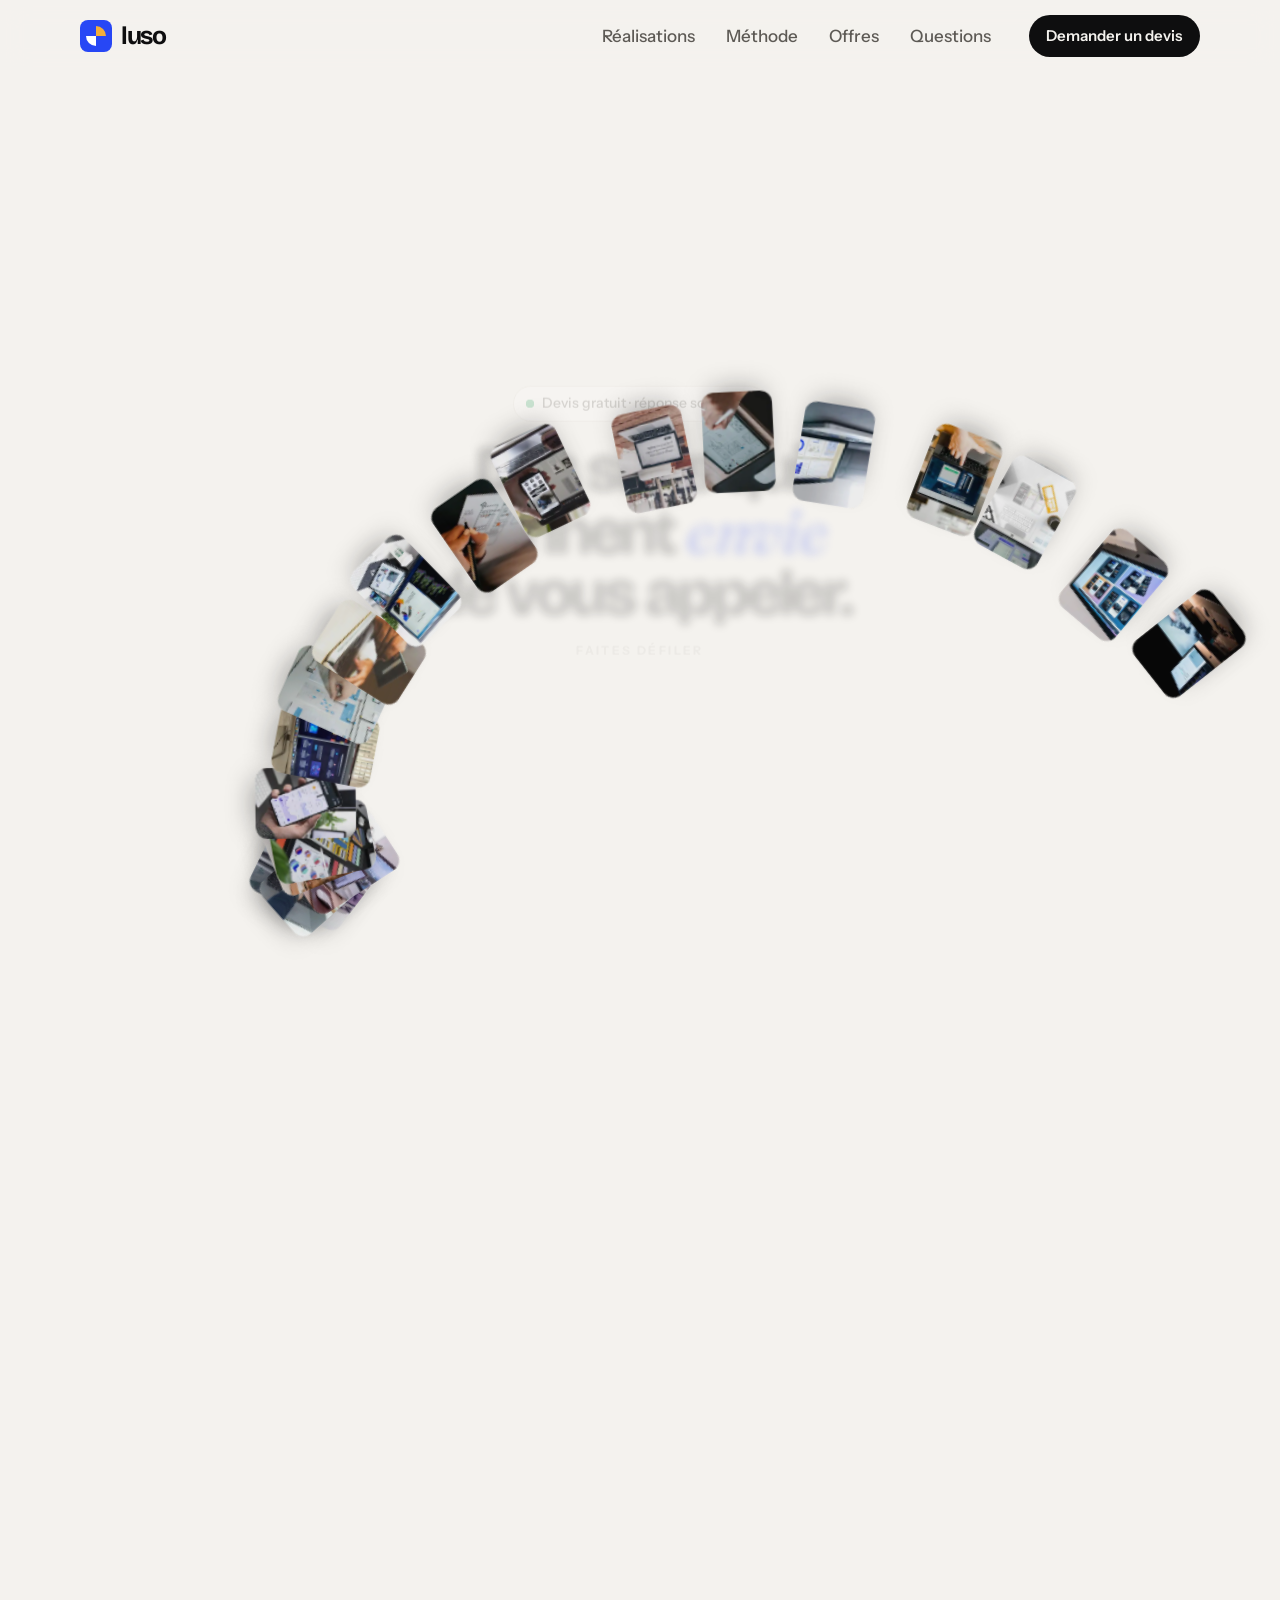
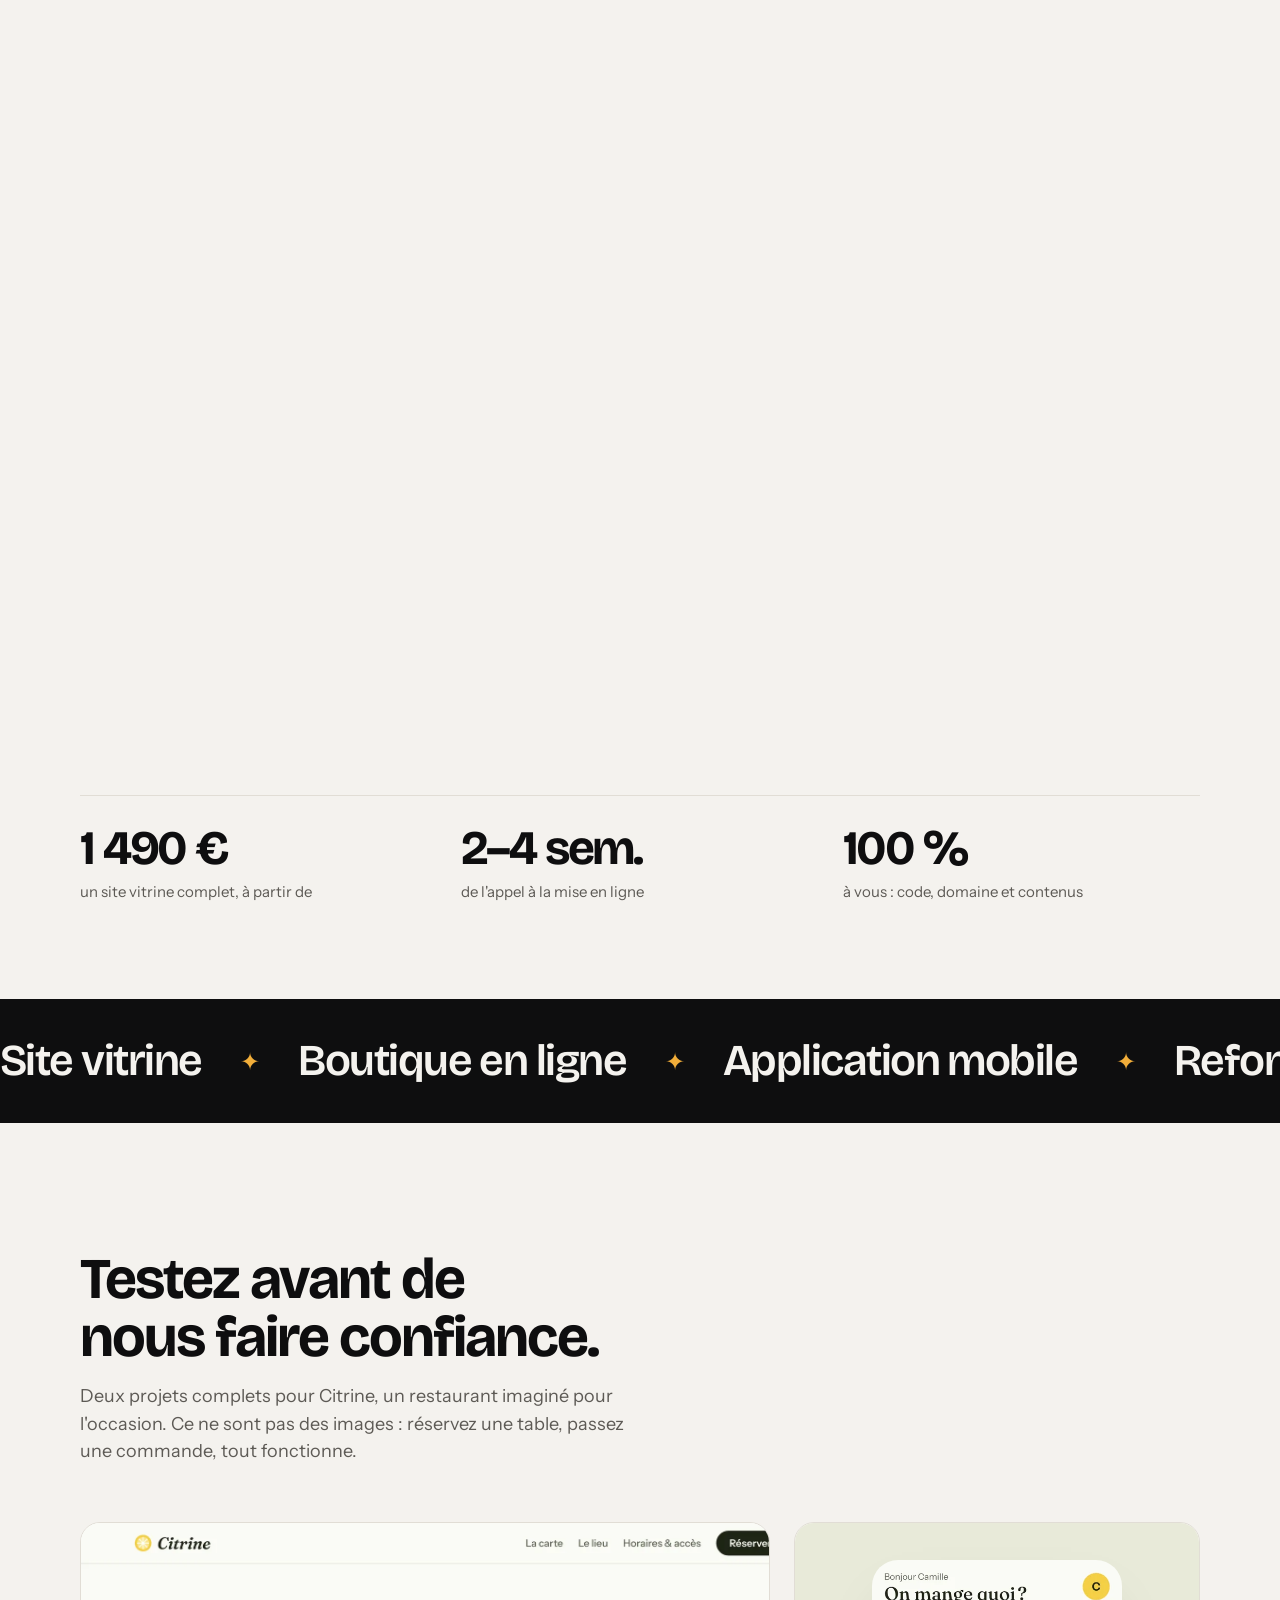
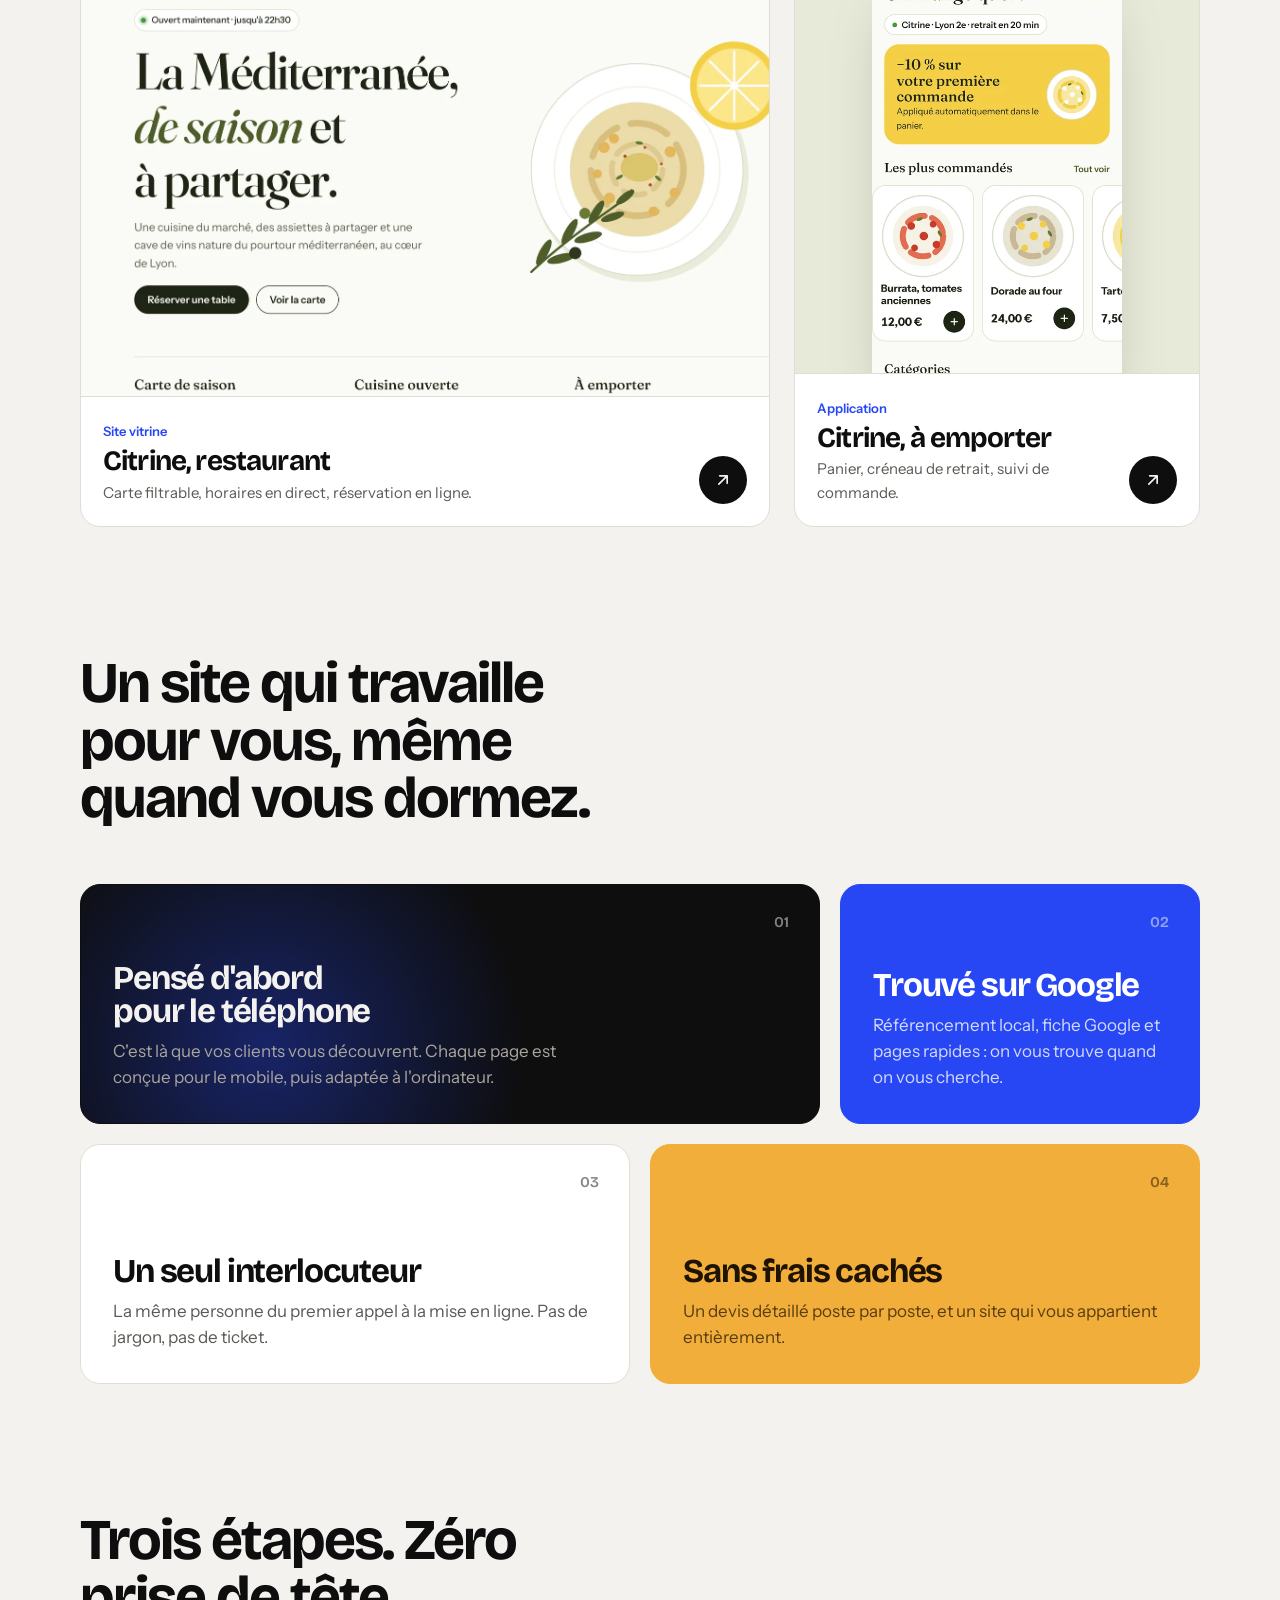
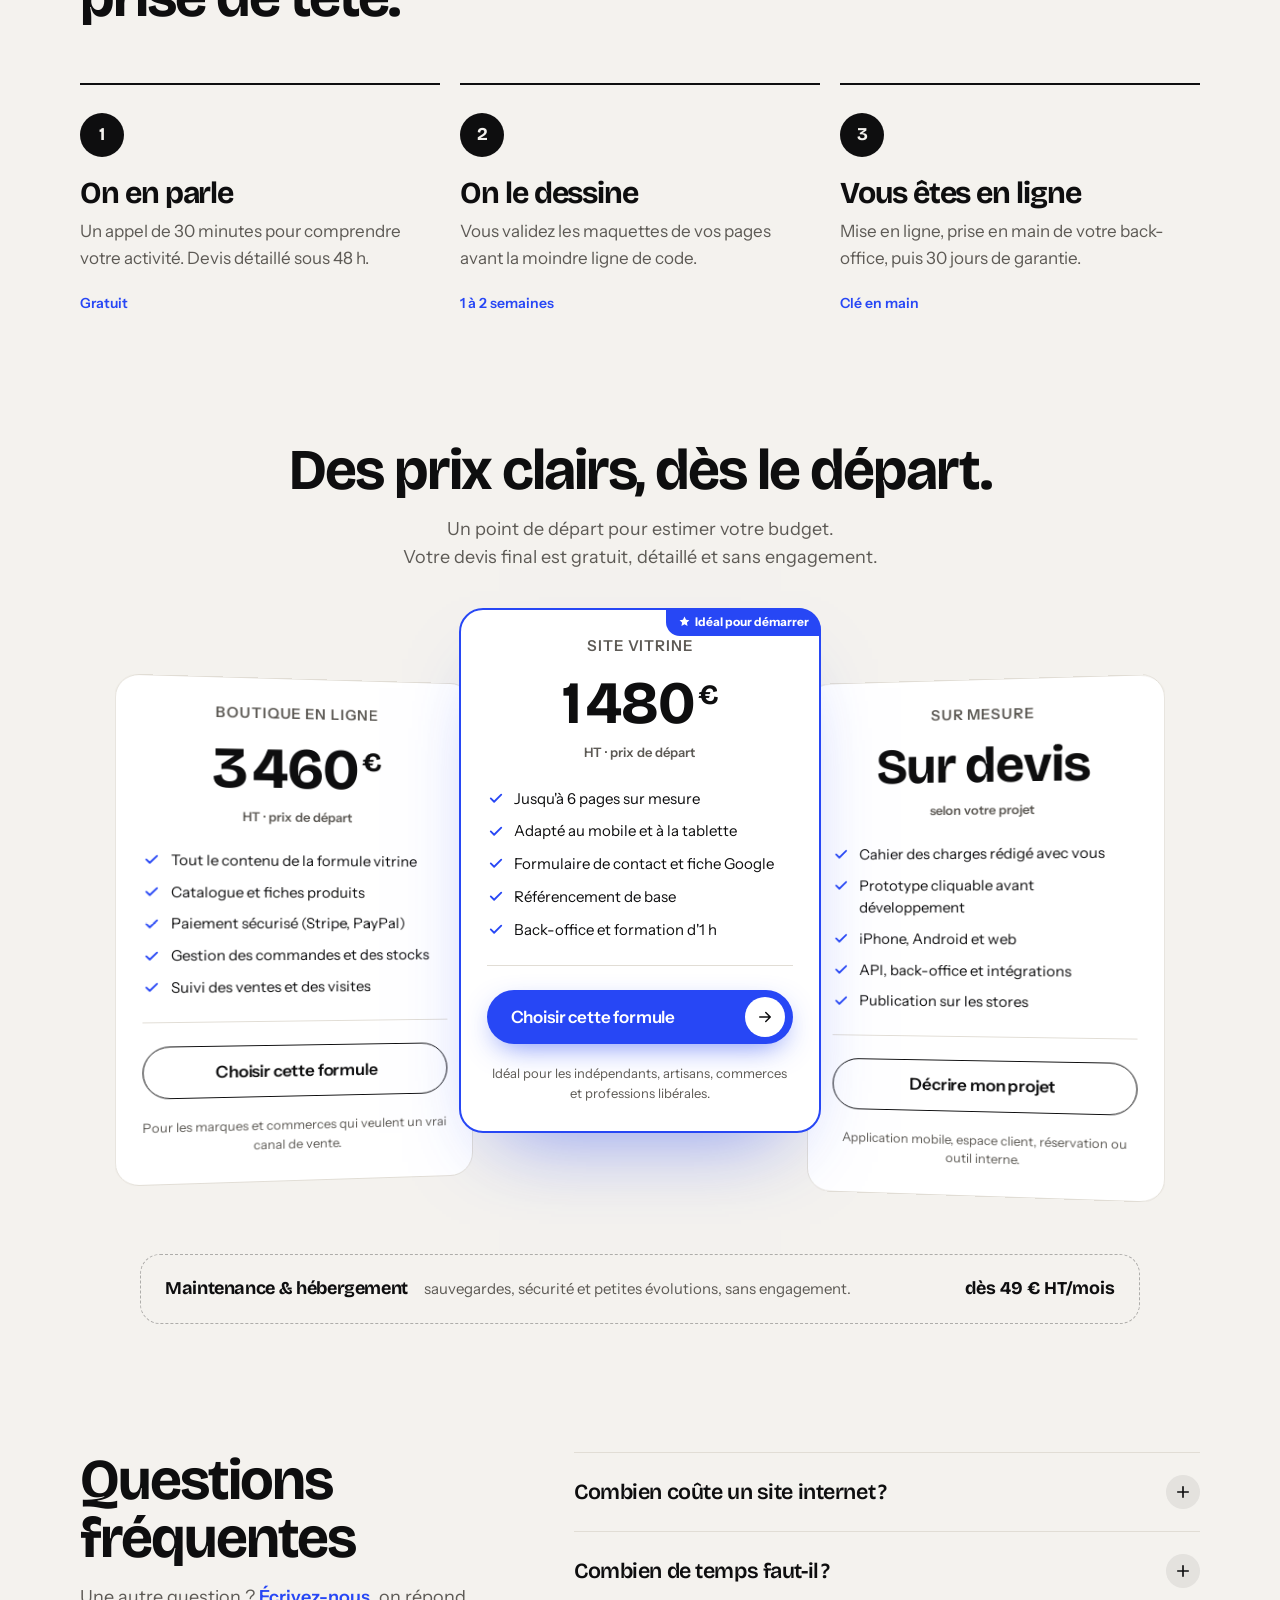
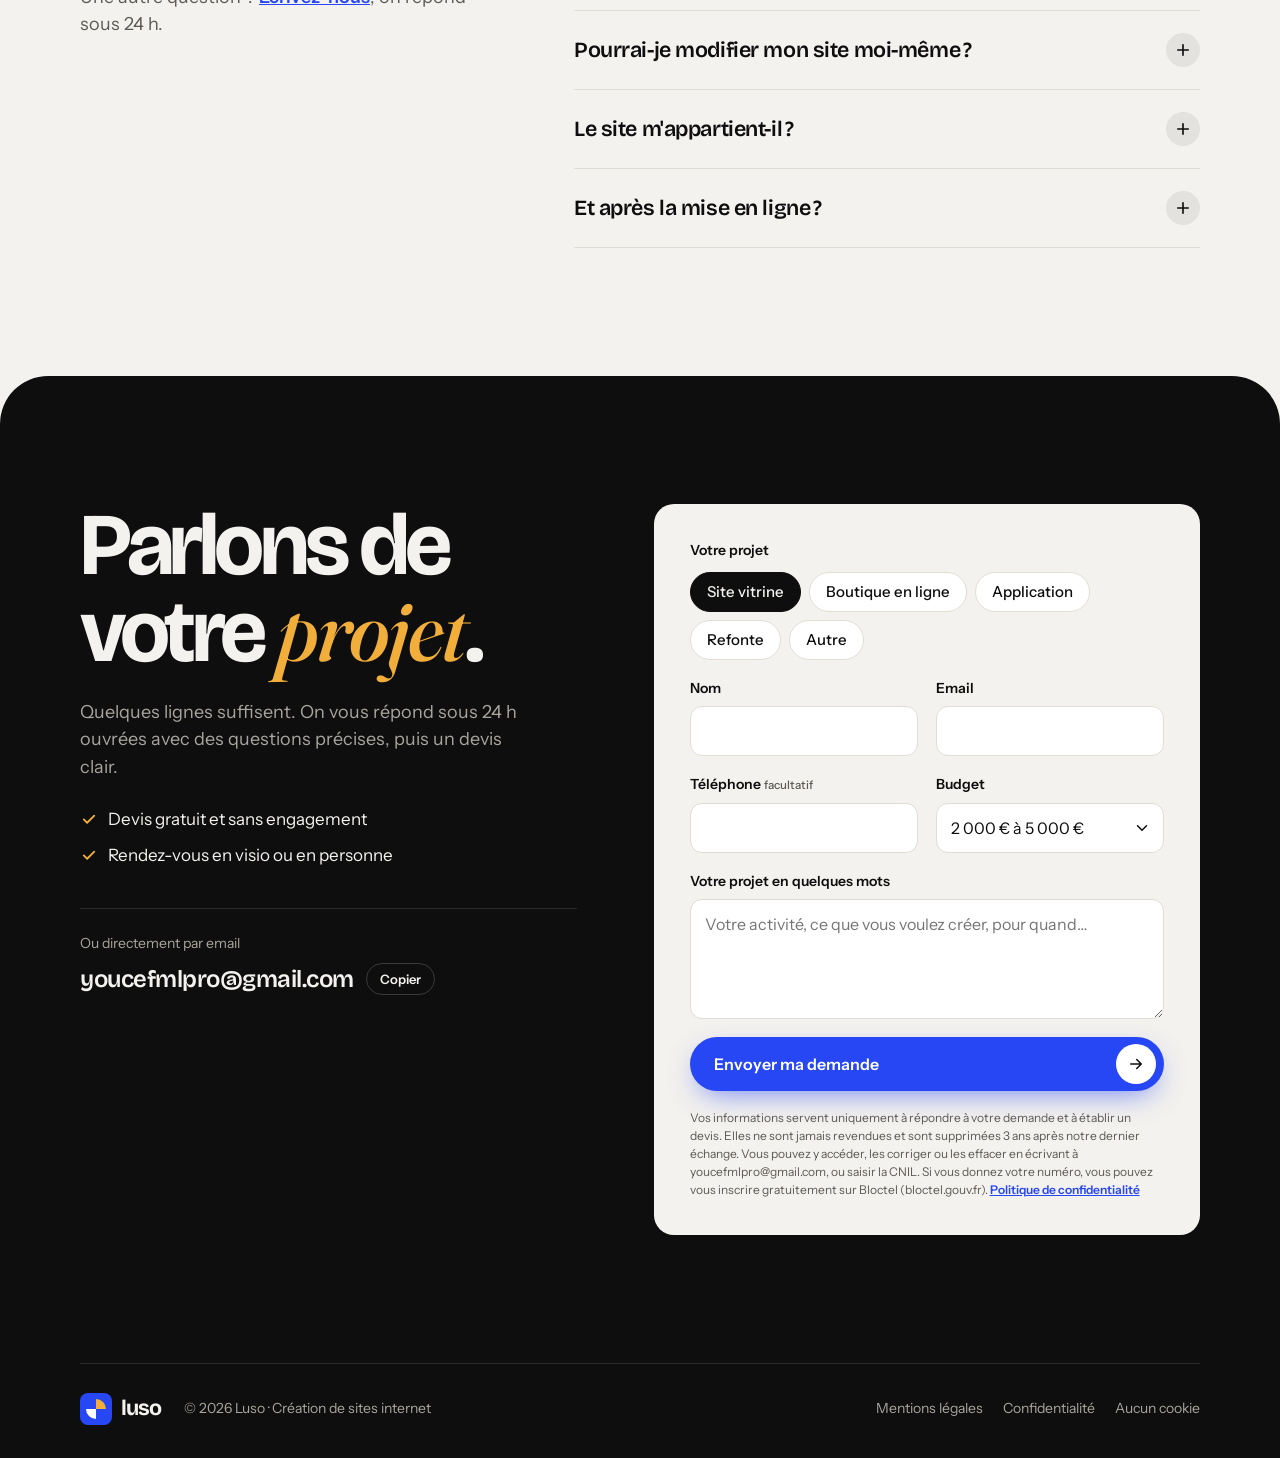
==== commit e25310b8: "Version the stylesheet link so browsers never pair new HTML with cached CSS GitHub Pages serves styl" ====
--- a/index.html
+++ b/index.html
@@ -11,7 +11,7 @@
 <meta property="og:description" content="Sites vitrines, boutiques en ligne et applications sur mesure. Devis gratuit sous 48 h.">
 <link rel="icon" href="data:image/svg+xml,%3Csvg xmlns='http://www.w3.org/2000/svg' viewBox='0 0 32 32'%3E%3Crect width='32' height='32' rx='8' fill='%232747F5'/%3E%3Cpath d='M16 6a10 10 0 0 1 10 10H16z' fill='%23F2AE3A'/%3E%3Cpath d='M16 26A10 10 0 0 1 6 16h10z' fill='%23fff'/%3E%3C/svg%3E">
 <link rel="preload" href="assets/fonts/bricolage-grotesque-latin-opsz-normal.woff2" as="font" type="font/woff2" crossorigin>
-<link rel="stylesheet" href="assets/styles.css">
+<link rel="stylesheet" href="assets/styles.css?v=202610220956">
 <script>document.documentElement.classList.add("js");</script>
 </head>
 <body>
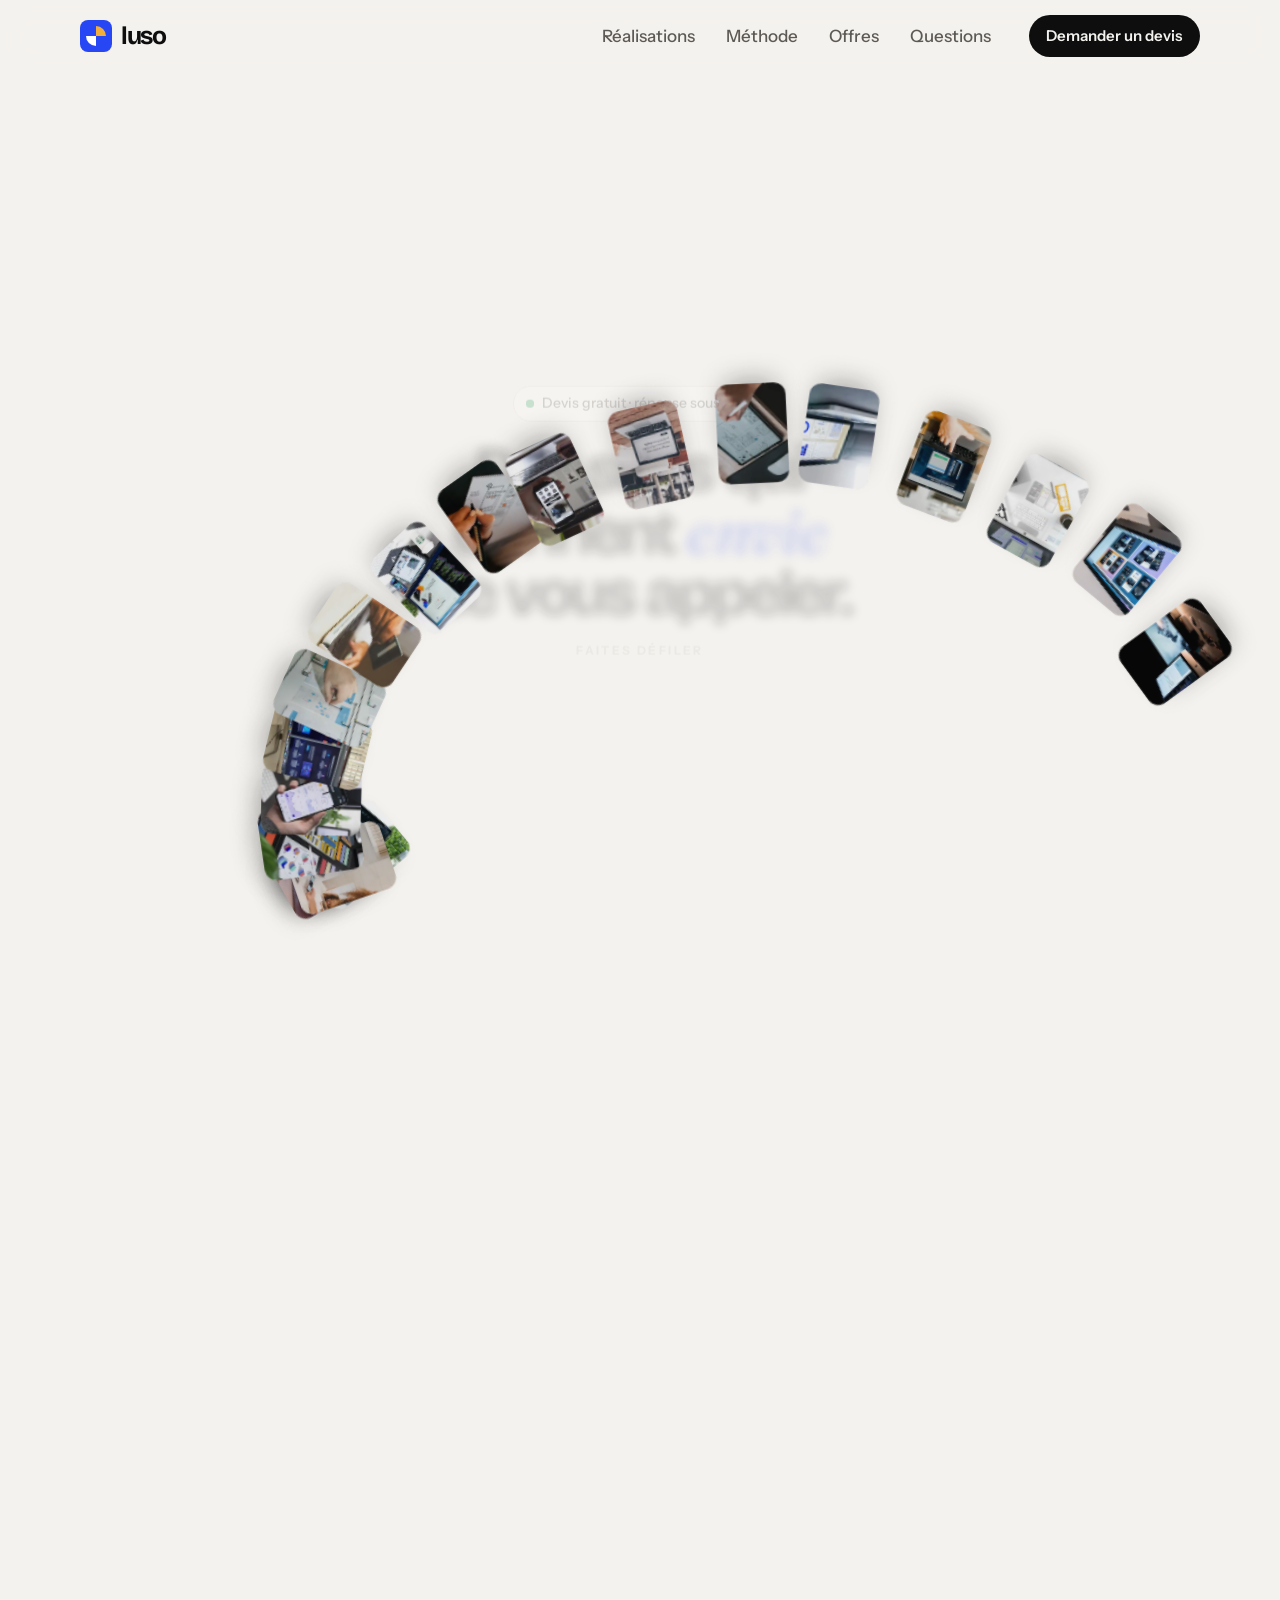
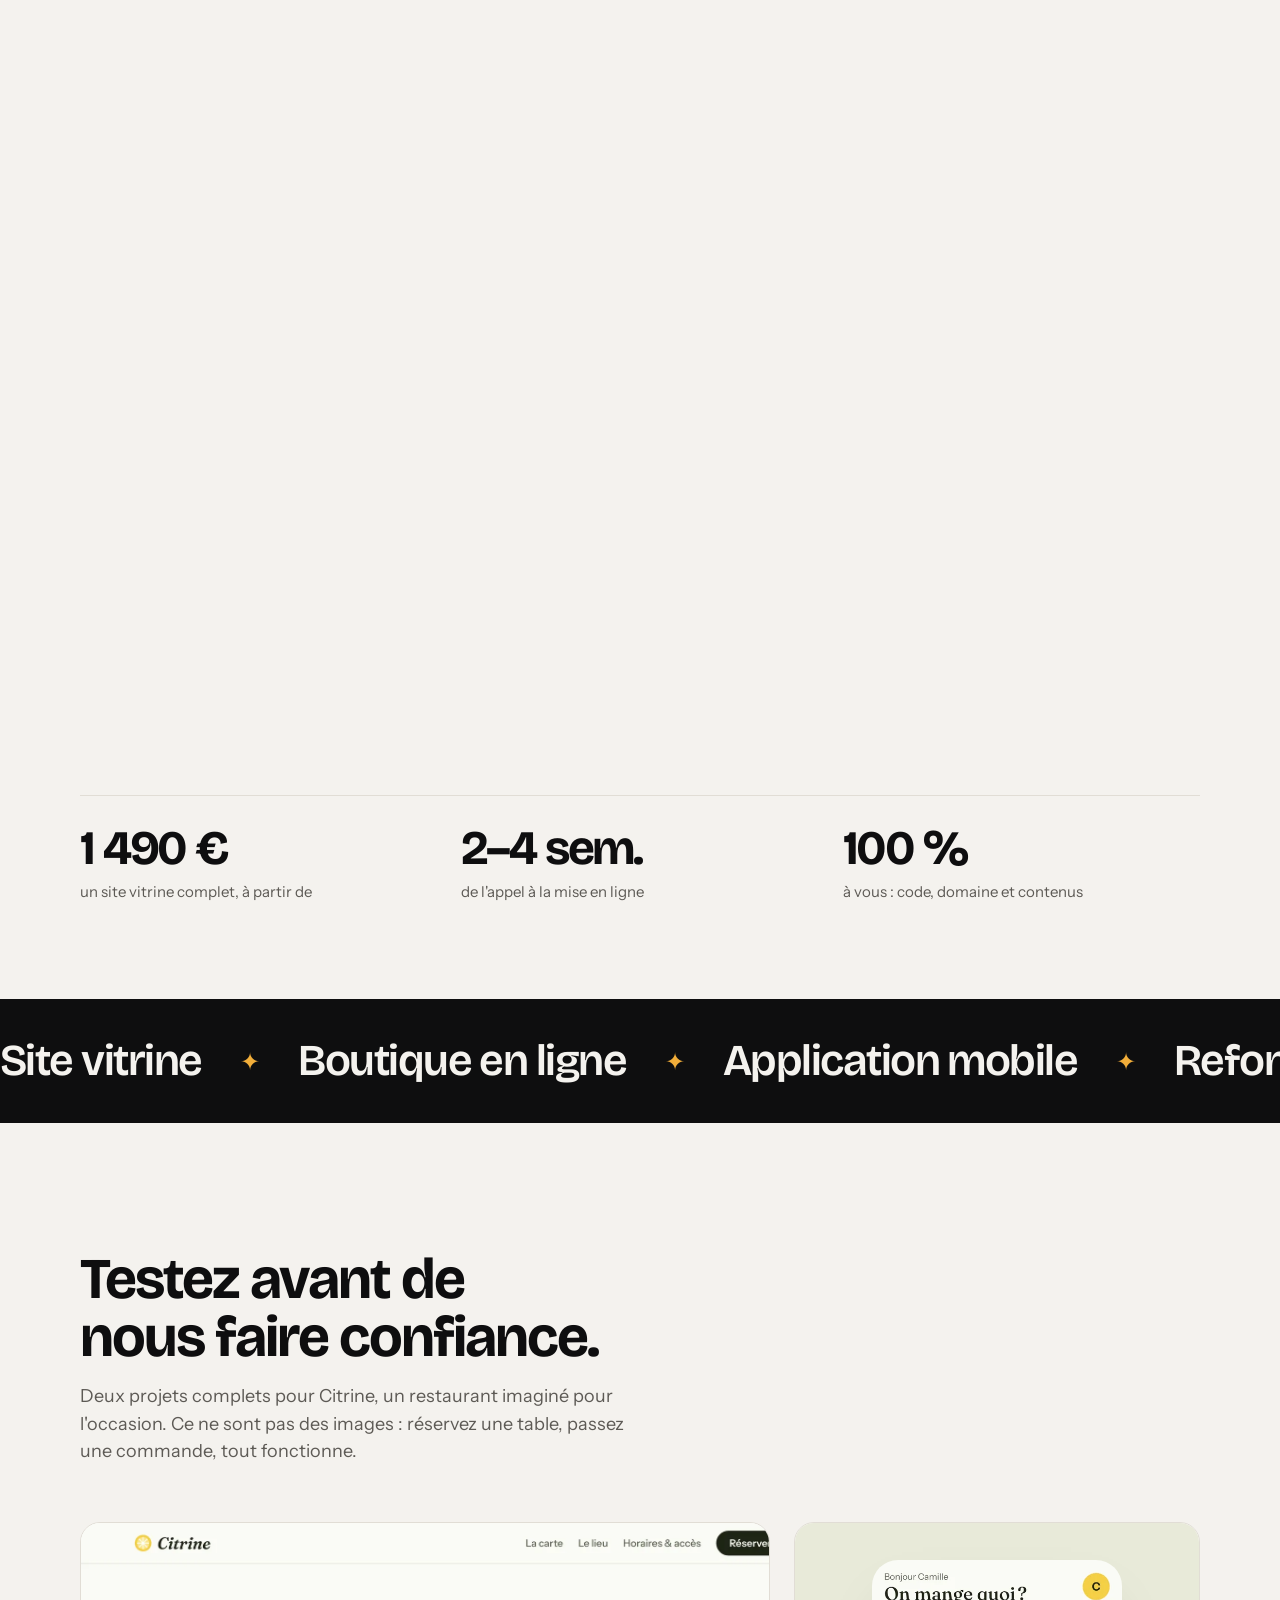
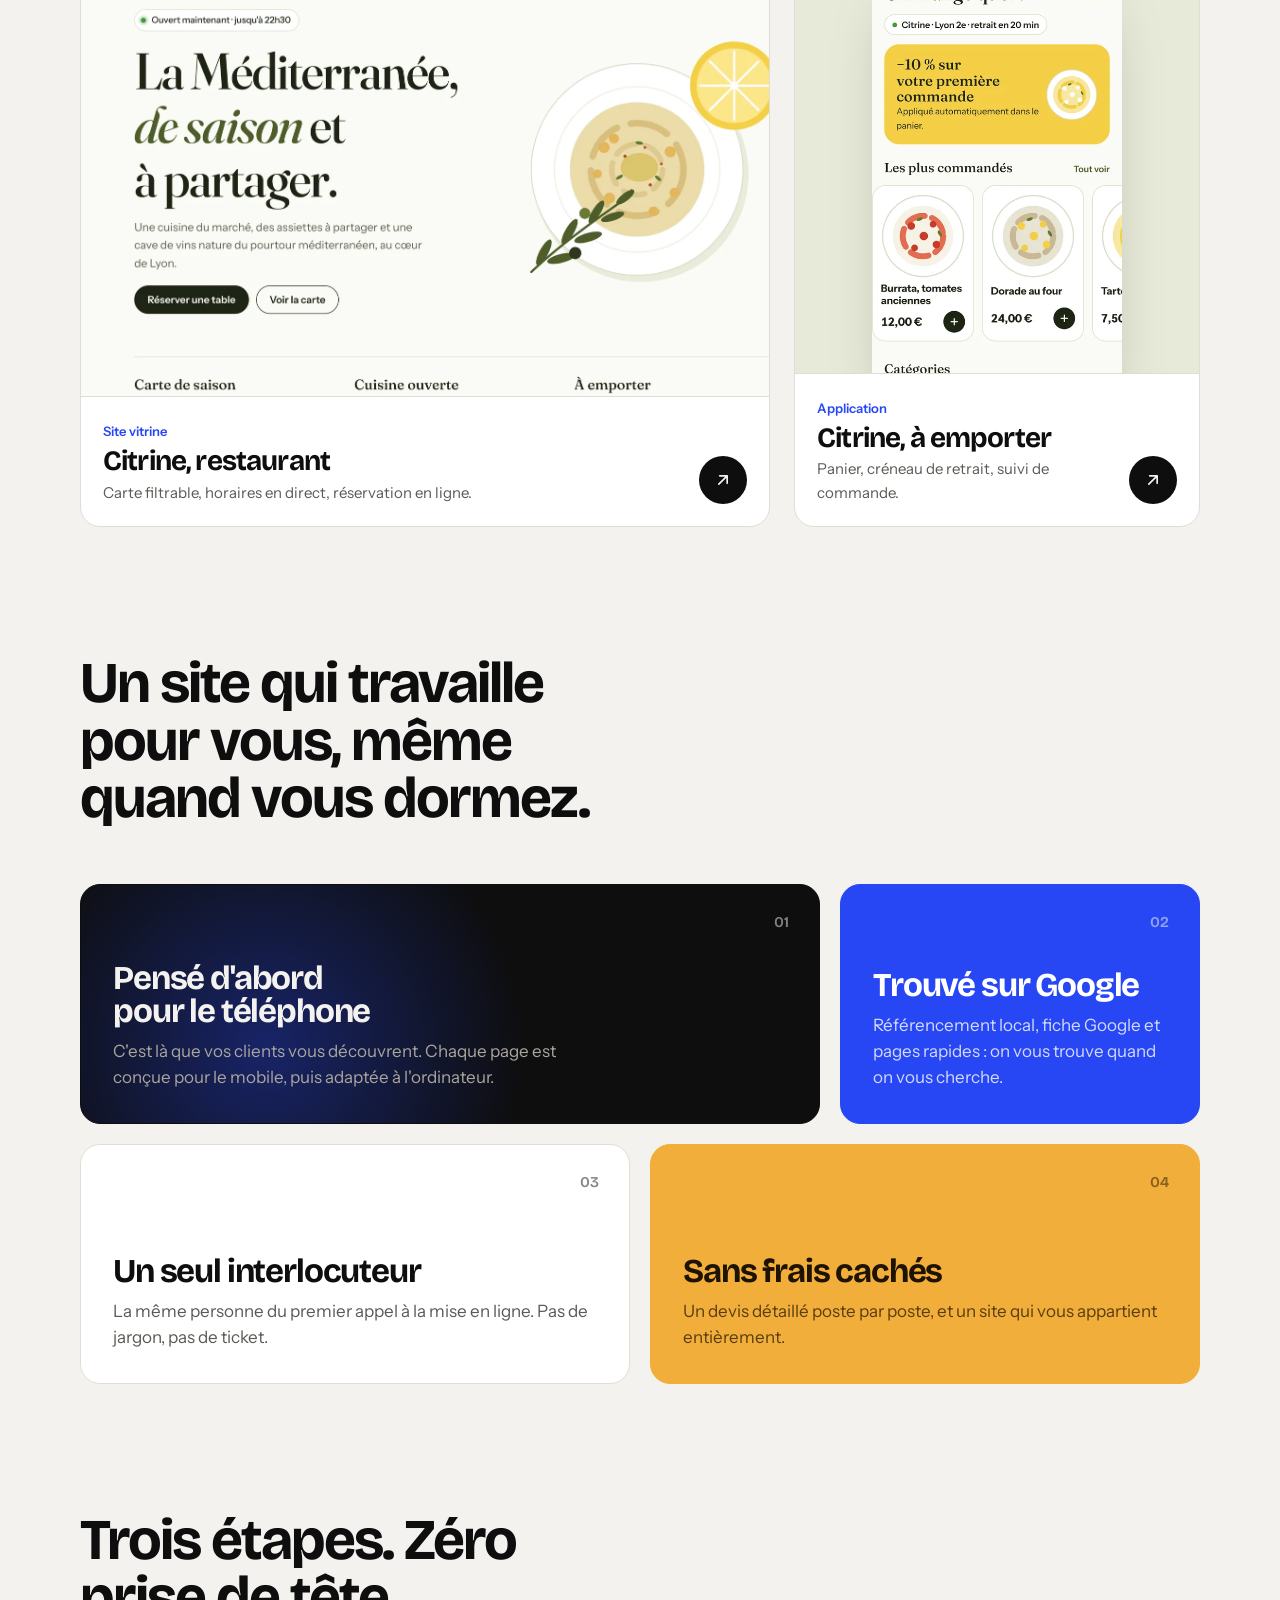
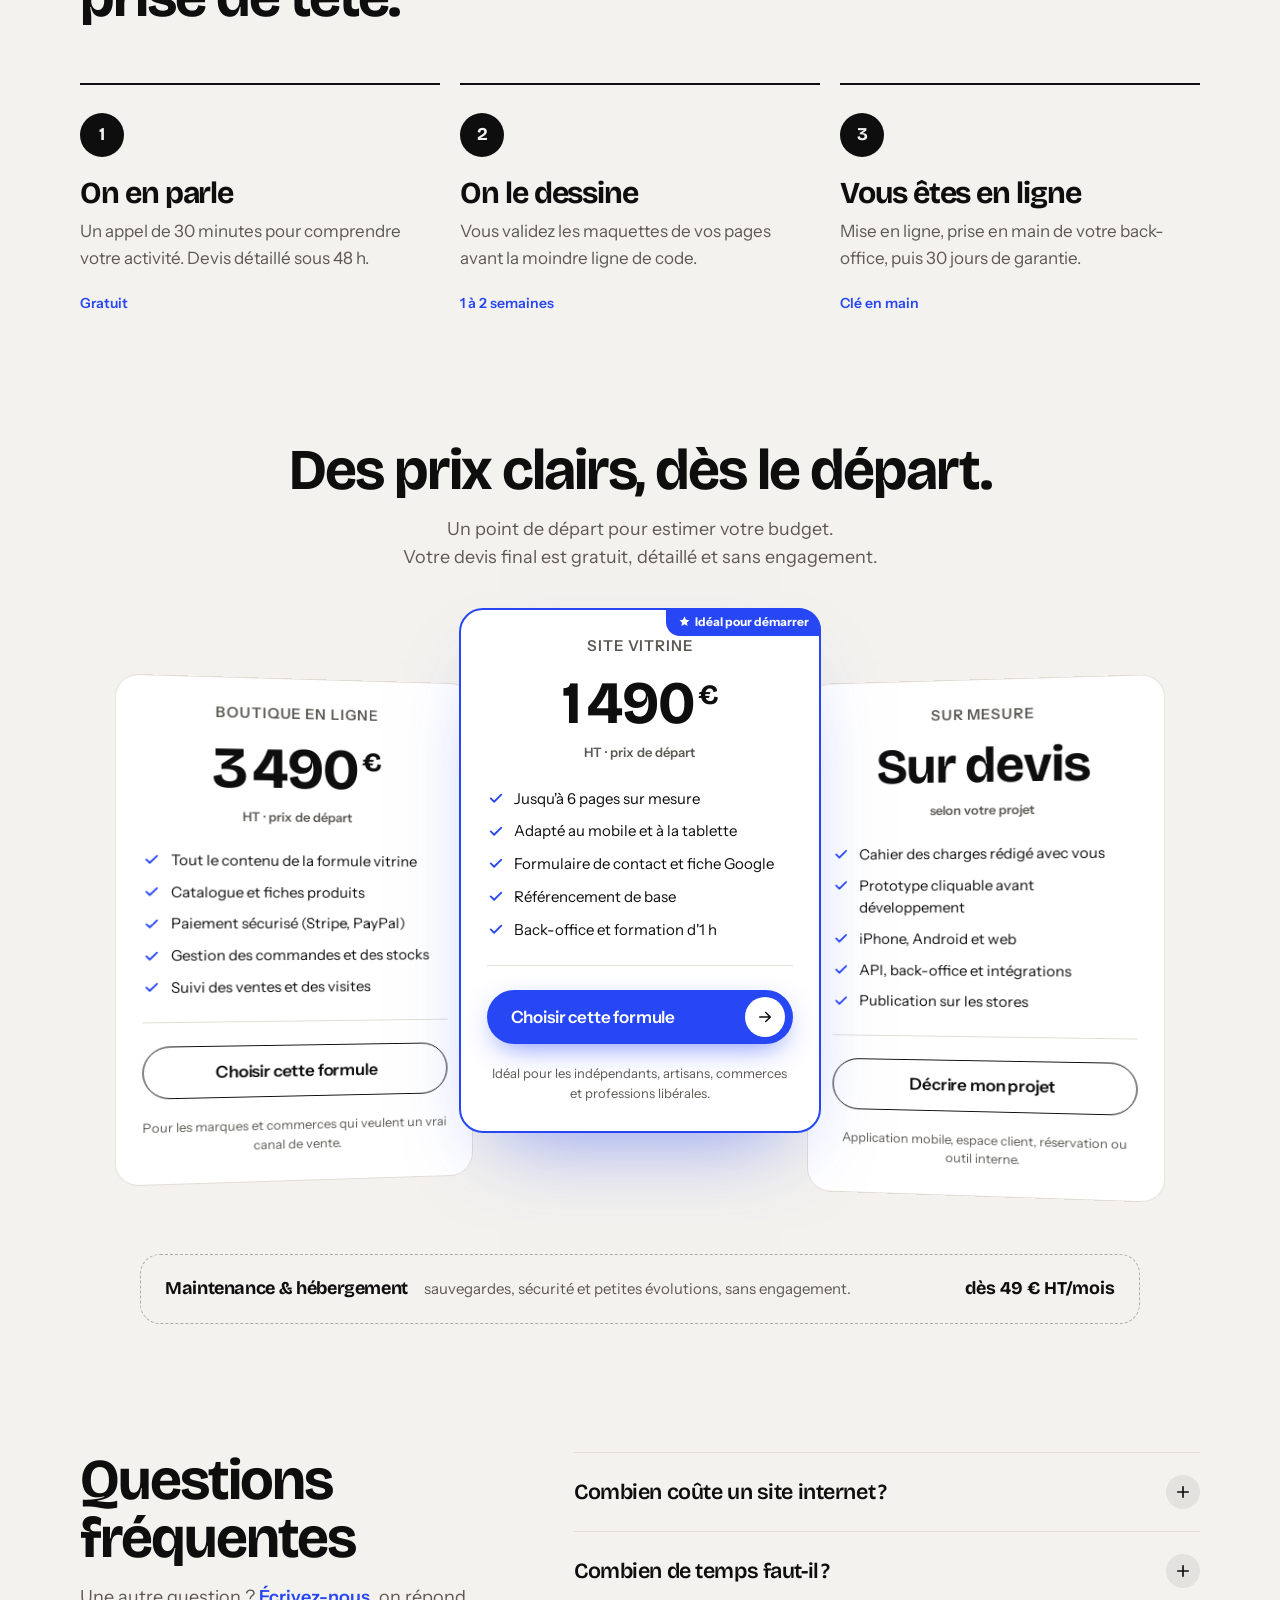
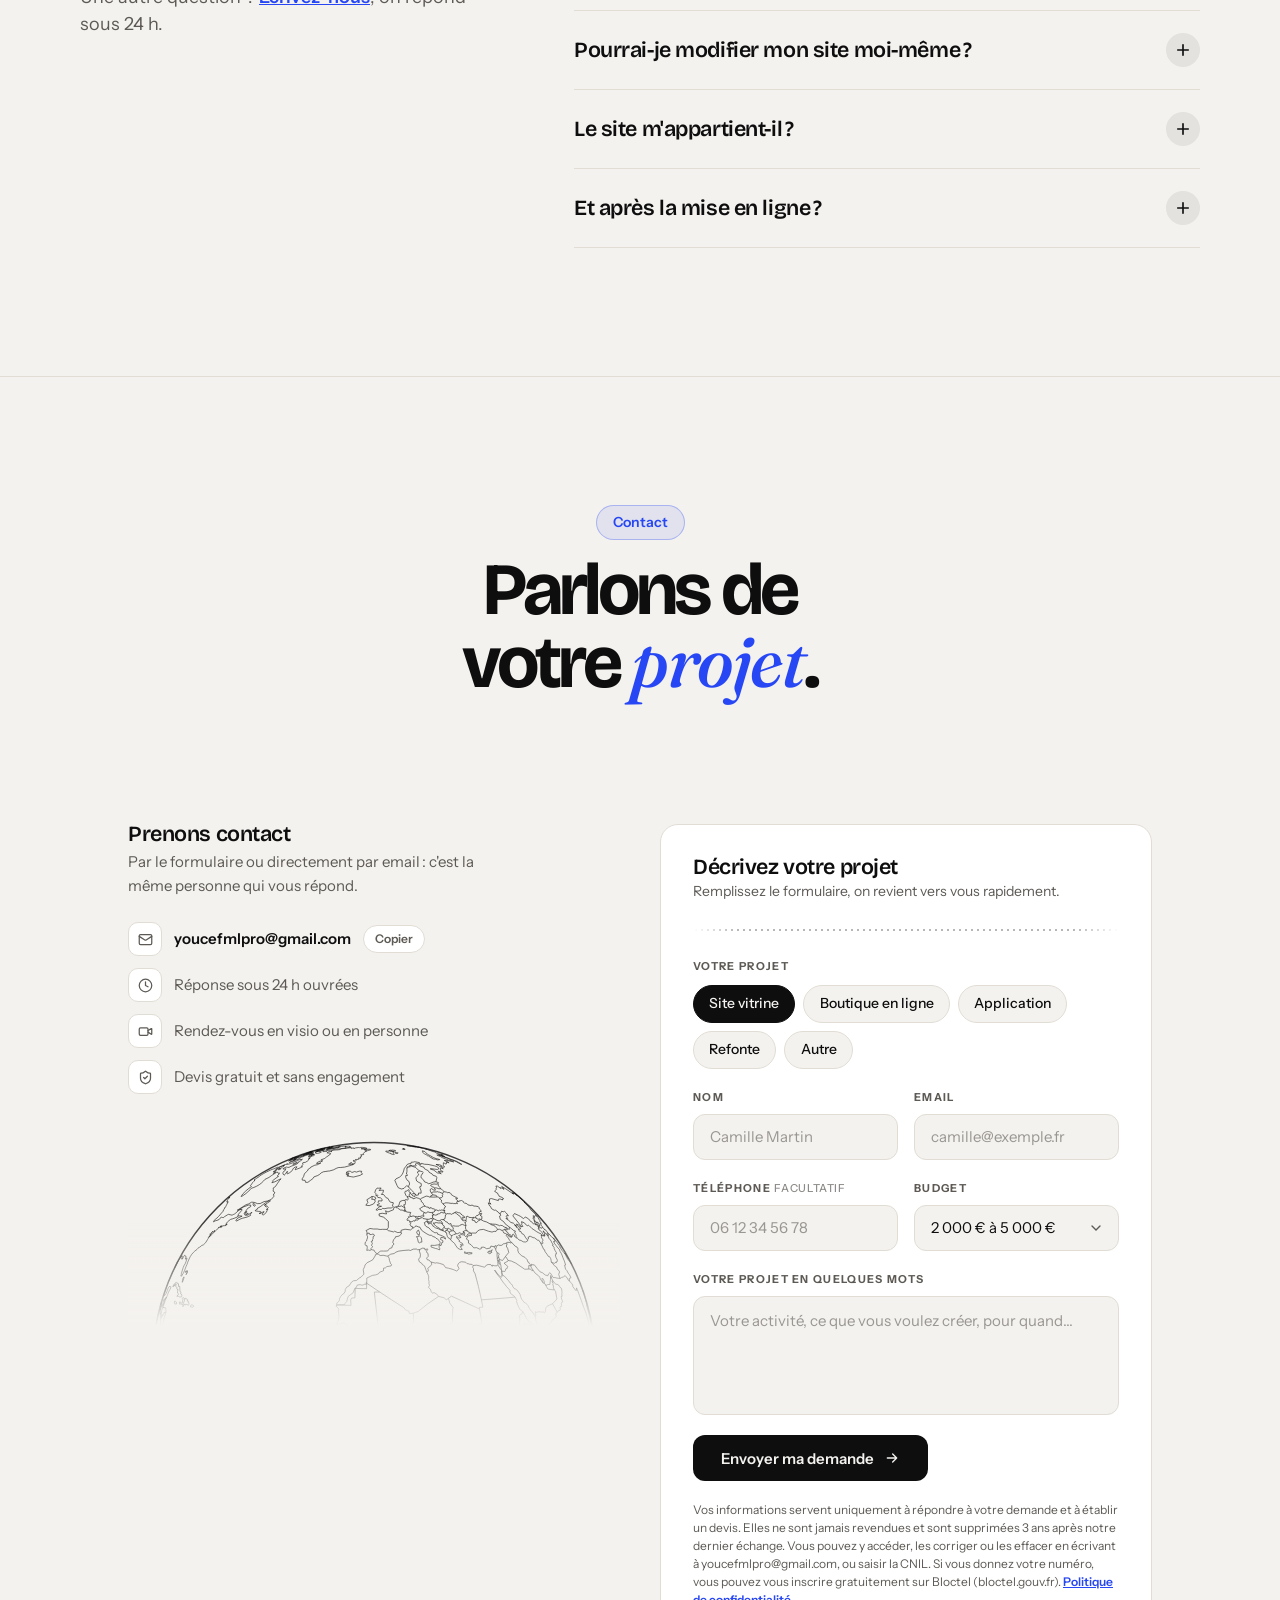
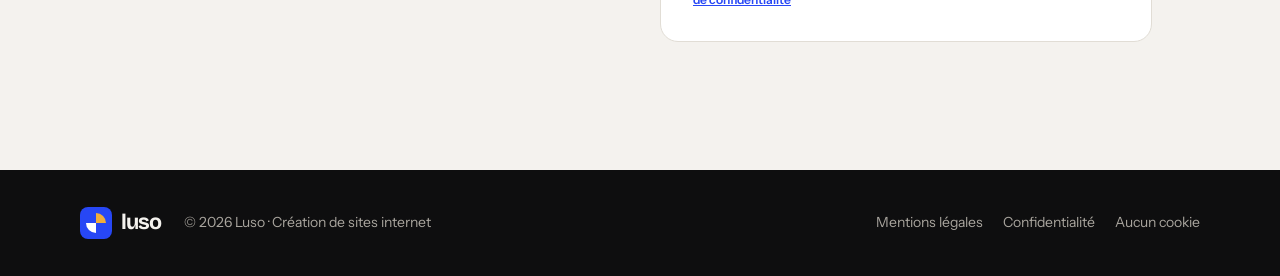
==== commit 8b3ce3f2: "Restyle the contact section after 21st.dev's contact-with-globe Centered heading with a pill, contac" ====
--- a/index.html
+++ b/index.html
@@ -11,7 +11,7 @@
 <meta property="og:description" content="Sites vitrines, boutiques en ligne et applications sur mesure. Devis gratuit sous 48 h.">
 <link rel="icon" href="data:image/svg+xml,%3Csvg xmlns='http://www.w3.org/2000/svg' viewBox='0 0 32 32'%3E%3Crect width='32' height='32' rx='8' fill='%232747F5'/%3E%3Cpath d='M16 6a10 10 0 0 1 10 10H16z' fill='%23F2AE3A'/%3E%3Cpath d='M16 26A10 10 0 0 1 6 16h10z' fill='%23fff'/%3E%3C/svg%3E">
 <link rel="preload" href="assets/fonts/bricolage-grotesque-latin-opsz-normal.woff2" as="font" type="font/woff2" crossorigin>
-<link rel="stylesheet" href="assets/styles.css?v=202610220956">
+<link rel="stylesheet" href="assets/styles.css?v=202610221930">
 <script>document.documentElement.classList.add("js");</script>
 </head>
 <body>
@@ -261,71 +261,89 @@
   </section>
 
   <section class="contact" id="contact" aria-labelledby="contact-title">
-    <div class="wrap contact-grid">
-      <div class="contact-copy" data-reveal>
-        <h2 id="contact-title">Parlons de votre <em>projet</em>.</h2>
-        <p>Quelques lignes suffisent. On vous répond sous 24&nbsp;h ouvrées avec des questions précises, puis un devis clair.</p>
-        <ul class="contact-points">
-          <li><svg aria-hidden="true"><use href="#i-check"/></svg>Devis gratuit et sans engagement</li>
-          <li><svg aria-hidden="true"><use href="#i-check"/></svg>Rendez-vous en visio ou en personne</li>
-        </ul>
-        <div class="mail">
-          <span>Ou directement par email</span>
-          <a href="mailto:youcefmlpro@gmail.com" id="mail-link">youcefmlpro@gmail.com</a>
-          <button type="button" id="copy-mail">Copier</button>
+    <div class="wrap">
+      <div class="contact-head">
+        <span class="contact-pill" data-reveal>Contact</span>
+        <h2 id="contact-title" data-reveal style="transition-delay:.15s">Parlons de votre <em>projet</em>.</h2>
+        <p data-reveal style="transition-delay:.3s">Quelques lignes suffisent. On vous répond avec des questions précises, puis un devis clair et gratuit.</p>
+      </div>
+
+      <div class="contact-grid">
+        <div class="contact-info" data-reveal style="transition-delay:.2s">
+          <div>
+            <h3>Prenons contact</h3>
+            <p>Par le formulaire ou directement par email&#8239;: c'est la même personne qui vous répond.</p>
+          </div>
+          <ul class="contact-links">
+            <li class="cl-reveal" style="transition-delay:.3s">
+              <a href="mailto:youcefmlpro@gmail.com" id="mail-link"><span class="cl-ico"><svg viewBox="0 0 24 24" aria-hidden="true"><rect width="20" height="16" x="2" y="4" rx="2"/><path d="m22 7-8.97 5.7a1.94 1.94 0 0 1-2.06 0L2 7"/></svg></span>youcefmlpro@gmail.com</a>
+              <button type="button" id="copy-mail">Copier</button>
+            </li>
+            <li class="cl-reveal" style="transition-delay:.4s"><span class="cl-ico"><svg viewBox="0 0 24 24" aria-hidden="true"><circle cx="12" cy="12" r="10"/><path d="M12 6v6l4 2"/></svg></span>Réponse sous 24&nbsp;h ouvrées</li>
+            <li class="cl-reveal" style="transition-delay:.5s"><span class="cl-ico"><svg viewBox="0 0 24 24" aria-hidden="true"><path d="m16 13 5.223 3.482a.5.5 0 0 0 .777-.416V7.87a.5.5 0 0 0-.752-.432L16 10.5"/><rect x="2" y="6" width="14" height="12" rx="2"/></svg></span>Rendez-vous en visio ou en personne</li>
+            <li class="cl-reveal" style="transition-delay:.6s"><span class="cl-ico"><svg viewBox="0 0 24 24" aria-hidden="true"><path d="M20 13c0 5-3.5 7.5-7.66 8.95a1 1 0 0 1-.67-.01C7.5 20.5 4 18 4 13V6a1 1 0 0 1 1-1c2 0 4.5-1.2 6.24-2.72a1.17 1.17 0 0 1 1.52 0C14.51 3.81 17 5 19 5a1 1 0 0 1 1 1z"/><path d="m9 12 2 2 4-4"/></svg></span>Devis gratuit et sans engagement</li>
+          </ul>
+          <div class="globe" aria-hidden="true">
+            <canvas id="globe"></canvas>
+          </div>
         </div>
-      </div>
-
-      <form class="form" id="quote-form" action="contact.php" method="post" novalidate data-reveal>
-        <div class="hp" aria-hidden="true">
-          <label for="f-website">Ne pas remplir ce champ</label>
-          <input id="f-website" name="website" type="text" tabindex="-1" autocomplete="off">
-        </div>
-        <fieldset class="chips">
-          <legend>Votre projet</legend>
-          <label class="chip"><input type="radio" name="project" id="p-vitrine" value="Site vitrine" checked><span>Site vitrine</span></label>
-          <label class="chip"><input type="radio" name="project" id="p-shop" value="Boutique en ligne"><span>Boutique en ligne</span></label>
-          <label class="chip"><input type="radio" name="project" id="p-app" value="Application"><span>Application</span></label>
-          <label class="chip"><input type="radio" name="project" id="p-redo" value="Refonte de site"><span>Refonte</span></label>
-          <label class="chip"><input type="radio" name="project" id="p-other" value="Autre"><span>Autre</span></label>
-        </fieldset>
-        <div class="form-row">
+
+        <form class="form" id="quote-form" action="contact.php" method="post" novalidate data-reveal style="transition-delay:.35s">
+          <div class="form-head">
+            <h3>Décrivez votre projet</h3>
+            <p>Remplissez le formulaire, on revient vers vous rapidement.</p>
+          </div>
+          <div class="form-dots" aria-hidden="true"></div>
+          <div class="hp" aria-hidden="true">
+            <label for="f-website">Ne pas remplir ce champ</label>
+            <input id="f-website" name="website" type="text" tabindex="-1" autocomplete="off">
+          </div>
+          <fieldset class="chips">
+            <legend>Votre projet</legend>
+            <label class="chip"><input type="radio" name="project" id="p-vitrine" value="Site vitrine" checked><span>Site vitrine</span></label>
+            <label class="chip"><input type="radio" name="project" id="p-shop" value="Boutique en ligne"><span>Boutique en ligne</span></label>
+            <label class="chip"><input type="radio" name="project" id="p-app" value="Application"><span>Application</span></label>
+            <label class="chip"><input type="radio" name="project" id="p-redo" value="Refonte de site"><span>Refonte</span></label>
+            <label class="chip"><input type="radio" name="project" id="p-other" value="Autre"><span>Autre</span></label>
+          </fieldset>
+          <div class="form-row">
+            <div class="field">
+              <label for="f-name">Nom</label>
+              <input id="f-name" name="name" type="text" autocomplete="name" required placeholder="Camille Martin">
+            </div>
+            <div class="field">
+              <label for="f-email">Email</label>
+              <input id="f-email" name="email" type="email" autocomplete="email" required placeholder="camille@exemple.fr">
+            </div>
+          </div>
+          <div class="form-row">
+            <div class="field">
+              <label for="f-phone">Téléphone <small>facultatif</small></label>
+              <input id="f-phone" name="phone" type="tel" autocomplete="tel" placeholder="06 12 34 56 78">
+            </div>
+            <div class="field">
+              <label for="f-budget">Budget</label>
+              <select id="f-budget" name="budget">
+                <option>Moins de 2 000 €</option>
+                <option selected>2 000 € à 5 000 €</option>
+                <option>5 000 € à 15 000 €</option>
+                <option>Plus de 15 000 €</option>
+                <option>Je ne sais pas encore</option>
+              </select>
+            </div>
+          </div>
           <div class="field">
-            <label for="f-name">Nom</label>
-            <input id="f-name" name="name" type="text" autocomplete="name" required>
-          </div>
-          <div class="field">
-            <label for="f-email">Email</label>
-            <input id="f-email" name="email" type="email" autocomplete="email" required>
-          </div>
-        </div>
-        <div class="form-row">
-          <div class="field">
-            <label for="f-phone">Téléphone <small>facultatif</small></label>
-            <input id="f-phone" name="phone" type="tel" autocomplete="tel">
-          </div>
-          <div class="field">
-            <label for="f-budget">Budget</label>
-            <select id="f-budget" name="budget">
-              <option>Moins de 2 000 €</option>
-              <option selected>2 000 € à 5 000 €</option>
-              <option>5 000 € à 15 000 €</option>
-              <option>Plus de 15 000 €</option>
-              <option>Je ne sais pas encore</option>
-            </select>
-          </div>
-        </div>
-        <div class="field">
-          <label for="f-message">Votre projet en quelques mots</label>
-          <textarea id="f-message" name="message" required placeholder="Votre activité, ce que vous voulez créer, pour quand…"></textarea>
-        </div>
-        <button class="btn btn-brand btn-block" type="submit">Envoyer ma demande <span class="btn-ico"><svg aria-hidden="true"><use href="#i-arrow"/></svg></span></button>
-        <p class="form-status" id="form-status" role="status" aria-live="polite"></p>
-        <p class="form-notice">
-          Vos informations servent uniquement à répondre à votre demande et à établir un devis. Elles ne sont jamais revendues et sont supprimées 3 ans après notre dernier échange. Vous pouvez y accéder, les corriger ou les effacer en écrivant à youcefmlpro@gmail.com, ou saisir la CNIL. Si vous donnez votre numéro, vous pouvez vous inscrire gratuitement sur Bloctel (bloctel.gouv.fr).
-          <a href="confidentialite.html">Politique de confidentialité</a>
-        </p>
-      </form>
+            <label for="f-message">Votre projet en quelques mots</label>
+            <textarea id="f-message" name="message" rows="4" required placeholder="Votre activité, ce que vous voulez créer, pour quand…"></textarea>
+          </div>
+          <button class="btn-submit" type="submit">Envoyer ma demande <svg aria-hidden="true"><use href="#i-arrow"/></svg></button>
+          <p class="form-status" id="form-status" role="status" aria-live="polite"></p>
+          <p class="form-notice">
+            Vos informations servent uniquement à répondre à votre demande et à établir un devis. Elles ne sont jamais revendues et sont supprimées 3 ans après notre dernier échange. Vous pouvez y accéder, les corriger ou les effacer en écrivant à youcefmlpro@gmail.com, ou saisir la CNIL. Si vous donnez votre numéro, vous pouvez vous inscrire gratuitement sur Bloctel (bloctel.gouv.fr).
+            <a href="confidentialite.html">Politique de confidentialité</a>
+          </p>
+        </form>
+      </div>
     </div>
   </section>
 </main>
@@ -540,6 +558,115 @@
         if (visible) start(); else running = false;
       }).observe(stage);
     } else { start(); }
+  })();
+
+  // Globe filaire de la section contact (projection orthographique sur canvas, tracés world-atlas hébergés sur le site)
+  (function () {
+    var canvas = document.getElementById("globe");
+    if (!canvas || !canvas.getContext) return;
+    var box = canvas.parentElement;
+    var ctx = canvas.getContext("2d");
+    var RAD = Math.PI / 180;
+    var arcs = null;             // pour chaque tracé : [λ0, cosφ0, sinφ0, λ1, cosφ1, sinφ1, …]
+    var rot = [-2, -6];          // comme d3 : centre du globe en (-rot[0], -rot[1]), l'Europe face à nous au départ
+    var W = 0, H = 0, dpr = 1, color = "#0E0E0F";
+    var visible = false, dragging = false, last = 0, lastX = 0, lastY = 0, running = false, loading = false;
+
+    function resize() {
+      dpr = Math.min(window.devicePixelRatio || 1, 2);
+      W = box.clientWidth; H = box.clientHeight;
+      canvas.width = Math.round(W * dpr); canvas.height = Math.round(H * dpr);
+      color = getComputedStyle(box).color;
+      draw();
+    }
+
+    function draw() {
+      if (!arcs || !W) return;
+      ctx.setTransform(dpr, 0, 0, dpr, 0, 0);
+      ctx.clearRect(0, 0, W, H);
+      var R = W / 2 * .9, cx = W / 2, cy = W / 2;
+      var l0 = -rot[0] * RAD, p0 = -rot[1] * RAD, sp0 = Math.sin(p0), cp0 = Math.cos(p0);
+      ctx.strokeStyle = color;
+      ctx.lineJoin = "round";
+      // Frontières et côtes (face visible seulement)
+      ctx.globalAlpha = 1; ctx.lineWidth = .6;
+      ctx.beginPath();
+      for (var a = 0; a < arcs.length; a++) {
+        var arc = arcs[a], pen = false;
+        for (var i = 0; i < arc.length; i += 3) {
+          var dl = arc[i] - l0, cosdl = Math.cos(dl), cp = arc[i + 1], sp = arc[i + 2];
+          if (sp0 * sp + cp0 * cp * cosdl < 0) { pen = false; continue; }
+          var x = cx + R * cp * Math.sin(dl);
+          var y = cy - R * (cp0 * sp - sp0 * cp * cosdl);
+          if (pen) ctx.lineTo(x, y); else { ctx.moveTo(x, y); pen = true; }
+        }
+      }
+      ctx.stroke();
+      // Contour de la sphère
+      ctx.globalAlpha = .8; ctx.lineWidth = 1.5;
+      ctx.beginPath(); ctx.arc(cx, cy, R, 0, Math.PI * 2); ctx.stroke();
+    }
+
+    function frame(t) {
+      if (!running) return;
+      var dt = Math.min((t - (last || t)) / 1000, .05);
+      last = t;
+      if (!dragging) rot[0] = (rot[0] + .45 * 60 * dt) % 360;  // 0,45° par image à 60 i/s, comme le composant
+      draw();
+      requestAnimationFrame(frame);
+    }
+    function play() {
+      if (reduceMotion || !visible || running || !arcs) return;
+      running = true; last = 0; requestAnimationFrame(frame);
+    }
+
+    function load() {
+      if (loading) return;
+      loading = true;
+      fetch("assets/data/world-110m.json").then(function (r) { return r.json(); }).then(function (d) {
+        var sx = d.scale[0], sy = d.scale[1], tx = d.translate[0], ty = d.translate[1];
+        arcs = d.arcs.map(function (q) {
+          var out = [], x = 0, y = 0;
+          for (var i = 0; i < q.length; i += 2) {
+            x += q[i]; y += q[i + 1];
+            var lon = (x * sx + tx) * RAD, lat = (y * sy + ty) * RAD;
+            out.push(lon, Math.cos(lat), Math.sin(lat));
+          }
+          return out;
+        });
+        resize();
+        canvas.classList.add("ready");
+        play();
+      }).catch(function () { box.hidden = true; });
+    }
+
+    // Glisser pour faire tourner le globe (souris et doigt ; le défilement vertical reste libre sur mobile)
+    canvas.addEventListener("pointerdown", function (e) {
+      dragging = true; lastX = e.clientX; lastY = e.clientY;
+      canvas.setPointerCapture(e.pointerId);
+    });
+    canvas.addEventListener("pointermove", function (e) {
+      if (!dragging) return;
+      rot[0] += (e.clientX - lastX) * .5;
+      rot[1] = Math.max(-90, Math.min(90, rot[1] - (e.clientY - lastY) * .5));
+      lastX = e.clientX; lastY = e.clientY;
+      if (!running) draw();
+    });
+    ["pointerup", "pointercancel", "lostpointercapture"].forEach(function (type) {
+      canvas.addEventListener(type, function () { dragging = false; });
+    });
+
+    if ("ResizeObserver" in window) new ResizeObserver(resize).observe(box); else window.addEventListener("resize", resize);
+    if ("IntersectionObserver" in window) {
+      // Les tracés se chargent à l'approche de la section, et l'animation ne tourne que si le globe est visible
+      new IntersectionObserver(function (entries) {
+        if (entries[0].isIntersecting) load();
+      }, { rootMargin: "600px 0px" }).observe(box);
+      new IntersectionObserver(function (entries) {
+        visible = entries[0].isIntersecting;
+        if (visible) play(); else running = false;
+      }).observe(box);
+    } else { visible = true; load(); }
   })();
 
   document.getElementById("year").textContent = new Date().getFullYear();
--- a/assets/styles.css
+++ b/assets/styles.css
@@ -321,55 +321,84 @@
   .faq details p { padding-right: 0; }
 }
 
-/* Contact */
-.contact { background: var(--dark); color: var(--on-dark); padding-block: clamp(72px, 10vw, 128px); border-radius: clamp(24px, 4vw, 48px) clamp(24px, 4vw, 48px) 0 0; }
-.contact-grid { display: grid; grid-template-columns: minmax(0, 1fr) minmax(0, 1.1fr); gap: clamp(40px, 6vw, 96px); align-items: start; }
-.contact h2 { font-size: clamp(2.8rem, 7vw, 5.5rem); line-height: .95; letter-spacing: -.05em; }
-.contact h2 em { color: var(--sun); }
-.contact-copy > p { margin-top: 1.5rem; font-size: 1.125rem; color: var(--on-dark-soft); max-width: 28rem; }
-.contact-points { display: grid; gap: .6rem; margin-top: 1.5rem; }
-.contact-points li { display: flex; align-items: center; gap: .6rem; }
-.contact-points svg { width: 18px; height: 18px; color: var(--sun); }
-.mail { display: flex; flex-wrap: wrap; align-items: center; gap: .35rem .75rem; margin-top: 2.5rem; padding-top: 1.5rem; border-top: 1px solid #2A2A2C; }
-.mail span { flex-basis: 100%; font-size: .875rem; color: var(--on-dark-soft); }
-.mail a { font-family: var(--display); font-size: clamp(1.15rem, 2.2vw, 1.5rem); font-weight: 600; letter-spacing: -.02em; text-decoration: none; overflow-wrap: anywhere; }
-.mail a:hover { color: var(--sun); }
-.mail button { padding: .3rem .8rem; border: 1px solid #3A3A3D; border-radius: 999px; background: transparent; font-size: .8125rem; font-weight: 600; cursor: pointer; }
-.mail button:hover { background: var(--on-dark); color: var(--dark); }
-
-.form { display: grid; gap: 18px; padding: clamp(22px, 3vw, 36px); border-radius: var(--r); background: var(--bg); color: var(--ink); }
-.form-row { display: grid; grid-template-columns: repeat(2, minmax(0, 1fr)); gap: 18px; }
-.field { display: grid; gap: .4rem; min-width: 0; }
-.field label, .chips legend { font-size: .875rem; font-weight: 600; }
-.field small { font-weight: 500; color: var(--ink-soft); }
+/* Contact : mise en page du composant « contact-with-globe » de 21st.dev — en-tête centré avec pastille, coordonnées et globe filaire
+   à gauche, formulaire en carte à droite avec séparateur pointillé et libellés en petites capitales. */
+.contact { padding-block: clamp(72px, 10vw, 128px); border-top: 1px solid var(--line); }
+.contact-head { display: grid; justify-items: center; gap: 1rem; max-width: 40rem; margin: 0 auto clamp(40px, 5vw, 56px); text-align: center; }
+.contact-pill { display: inline-flex; padding: .35rem 1rem; border-radius: 999px; border: 1px solid color-mix(in srgb, var(--brand) 30%, transparent); background: color-mix(in srgb, var(--brand) 9%, transparent); color: var(--brand); font-size: .875rem; font-weight: 600; }
+.contact-head h2 { font-size: clamp(2.6rem, 6.4vw, 4.6rem); line-height: .95; letter-spacing: -.05em; }
+.contact-head p { max-width: 28rem; color: var(--ink-soft); }
+.contact-grid { display: grid; grid-template-columns: minmax(0, 1fr) minmax(0, 1fr); gap: 40px; max-width: 1024px; margin-inline: auto; align-items: start; }
+
+.contact-info { display: flex; flex-direction: column; gap: 24px; }
+.contact-info h3, .form-head h3 { font-family: var(--display); font-size: 1.35rem; font-weight: 600; letter-spacing: -.02em; }
+.contact-info h3 + p { margin-top: .3rem; max-width: 22rem; font-size: .9375rem; line-height: 1.6; color: var(--ink-soft); }
+.contact-links { display: grid; gap: 12px; }
+.contact-links li { display: flex; align-items: center; gap: 12px; font-size: .9375rem; color: var(--ink-soft); }
+.contact-links a { display: inline-flex; align-items: center; gap: 12px; color: var(--ink); font-weight: 600; text-decoration: none; overflow-wrap: anywhere; transition: color .2s; }
+.cl-ico { flex: none; display: grid; place-items: center; width: 34px; height: 34px; border-radius: 10px; border: 1px solid var(--line); background: var(--surface); transition: border-color .2s, background-color .2s; }
+.cl-ico svg { width: 15px; height: 15px; fill: none; stroke: var(--ink-soft); stroke-width: 2; stroke-linecap: round; stroke-linejoin: round; transition: stroke .2s; }
+.contact-links a:hover { color: var(--brand); }
+.contact-links a:hover .cl-ico { border-color: color-mix(in srgb, var(--brand) 40%, transparent); background: color-mix(in srgb, var(--brand) 8%, var(--surface)); }
+.contact-links a:hover .cl-ico svg { stroke: var(--brand); }
+#copy-mail { padding: .25rem .7rem; border: 1px solid var(--line); border-radius: 999px; background: var(--surface); font-size: .75rem; font-weight: 600; cursor: pointer; transition: background-color .2s, color .2s, border-color .2s; }
+#copy-mail:hover { background: var(--ink); border-color: var(--ink); color: var(--bg); }
+.js .cl-reveal { opacity: 0; transform: translateX(-12px); transition: opacity .5s var(--ease), transform .5s var(--ease); }
+.js .contact-info.in .cl-reveal { opacity: 1; transform: none; }
+
+.globe { position: relative; height: 208px; overflow: hidden; color: var(--ink); }
+.globe canvas { position: absolute; top: 0; left: 0; width: 100%; height: 100%; cursor: grab; touch-action: pan-y; opacity: 0; transition: opacity 1s var(--ease); }
+.globe canvas.ready { opacity: 1; }
+.globe canvas:active { cursor: grabbing; }
+.globe::after { content: ""; position: absolute; inset: 50% 0 0; background: linear-gradient(to top, var(--bg), transparent); pointer-events: none; }
+
+.form { display: flex; flex-direction: column; gap: 20px; padding: clamp(24px, 3vw, 32px); border: 1px solid var(--line); border-radius: 18px; background: var(--surface); }
+.form-head p { margin-top: .15rem; font-size: .875rem; color: var(--ink-soft); }
+.form-dots { height: 16px; color: color-mix(in srgb, var(--ink) 30%, transparent); background-image: radial-gradient(circle, currentColor .8px, transparent .8px); background-size: 6px 100%; -webkit-mask-image: linear-gradient(to right, transparent, #000 10%, #000 90%, transparent); mask-image: linear-gradient(to right, transparent, #000 10%, #000 90%, transparent); }
+.form-row { display: grid; grid-template-columns: repeat(2, minmax(0, 1fr)); gap: 16px; }
+.field { display: grid; gap: .5rem; min-width: 0; }
+.field label, .chips legend { font-size: .6875rem; font-weight: 700; letter-spacing: .12em; text-transform: uppercase; color: var(--ink-soft); }
+.field small { font-size: inherit; font-weight: 500; letter-spacing: .06em; opacity: .7; }
 .field input, .field select, .field textarea {
-  width: 100%; min-height: 50px; padding: 12px 14px; border: 1.5px solid var(--line); border-radius: 12px; background: var(--surface);
-  font-size: 1rem; transition: border-color .2s, box-shadow .2s;
-}
-.field select { appearance: none; background-image: url("data:image/svg+xml,%3Csvg xmlns='http://www.w3.org/2000/svg' viewBox='0 0 24 24' fill='none' stroke='%230E0E0F' stroke-width='2' stroke-linecap='round'%3E%3Cpath d='M6 9l6 6 6-6'/%3E%3C/svg%3E"); background-repeat: no-repeat; background-position: right 12px center; background-size: 18px; padding-right: 40px; }
-.field textarea { min-height: 120px; resize: vertical; }
-.field input:focus, .field select:focus, .field textarea:focus { outline: none; border-color: var(--brand); box-shadow: 0 0 0 4px color-mix(in srgb, var(--brand) 16%, transparent); }
+  width: 100%; min-height: 46px; padding: 10px 16px; border: 1px solid var(--line); border-radius: 12px; background: var(--bg);
+  font-size: .9375rem; color: var(--ink); outline: none; transition: border-color .2s, box-shadow .2s, background-color .2s;
+}
+.field input::placeholder, .field textarea::placeholder { color: color-mix(in srgb, var(--ink-soft) 60%, transparent); }
+.field select { appearance: none; background-image: url("data:image/svg+xml,%3Csvg xmlns='http://www.w3.org/2000/svg' viewBox='0 0 24 24' fill='none' stroke='%235D5A55' stroke-width='2' stroke-linecap='round'%3E%3Cpath d='M6 9l6 6 6-6'/%3E%3C/svg%3E"); background-repeat: no-repeat; background-position: right 14px center; background-size: 16px; padding-right: 40px; }
+.field textarea { min-height: 112px; padding-block: 12px; resize: none; }
+.field input:focus, .field select:focus, .field textarea:focus { border-color: color-mix(in srgb, var(--brand) 70%, transparent); background: var(--surface); box-shadow: 0 0 0 4px color-mix(in srgb, var(--brand) 12%, transparent); }
 .chips { display: flex; flex-wrap: wrap; gap: 8px; margin: 0; padding: 0; border: 0; }
 .chips legend { padding: 0; margin-bottom: .6rem; }
 .chip { position: relative; }
 .chip input { position: absolute; opacity: 0; inset: 0; margin: 0; cursor: pointer; }
-.chip span { display: inline-flex; align-items: center; min-height: 40px; padding: 0 1rem; border: 1.5px solid var(--line); border-radius: 999px; background: var(--surface); font-size: .9375rem; font-weight: 500; transition: background-color .2s, border-color .2s, color .2s; }
+.chip span { display: inline-flex; align-items: center; min-height: 38px; padding: 0 .95rem; border: 1px solid var(--line); border-radius: 999px; background: var(--bg); font-size: .875rem; font-weight: 500; transition: background-color .2s, border-color .2s, color .2s; }
 .chip input:hover + span { border-color: var(--ink); }
 .chip input:checked + span { background: var(--ink); border-color: var(--ink); color: var(--bg); }
 .chip input:focus-visible + span { outline: 2px solid var(--brand); outline-offset: 2px; }
-.form .btn:disabled { opacity: .7; cursor: progress; }
+.btn-submit { display: inline-flex; align-items: center; gap: .6rem; width: fit-content; height: 46px; padding: 0 28px; border: 0; border-radius: 12px; background: var(--ink); color: var(--bg); font-size: .9375rem; font-weight: 600; cursor: pointer; transition: background-color .2s; }
+.btn-submit svg { width: 16px; height: 16px; transition: transform .2s var(--ease); }
+.btn-submit:hover { background: var(--brand); }
+.btn-submit:hover svg { transform: translateX(4px); }
+.btn-submit:disabled { opacity: .7; cursor: progress; }
 .form-status:empty { display: none; }
-.form-status { padding: 12px 14px; border-radius: 12px; border: 1px solid var(--line); background: var(--surface); font-size: .9375rem; }
+.form-status { padding: 12px 14px; border-radius: 12px; border: 1px solid var(--line); background: var(--bg); font-size: .9375rem; }
 .form-status.is-success { border-color: color-mix(in srgb, #1F9D55 55%, transparent); background: color-mix(in srgb, #1F9D55 12%, var(--surface)); }
 .form-status.is-error { border-color: color-mix(in srgb, #D9483B 55%, transparent); background: color-mix(in srgb, #D9483B 10%, var(--surface)); }
 .form-notice { font-size: .75rem; line-height: 1.5; color: var(--ink-soft); }
 .form-notice a { color: var(--brand); font-weight: 600; }
 .hp { position: absolute; left: -10000px; width: 1px; height: 1px; overflow: hidden; }
-@media (max-width: 900px) { .contact-grid { grid-template-columns: minmax(0, 1fr); } }
-@media (max-width: 560px) { .form-row { grid-template-columns: minmax(0, 1fr); } .form { margin-inline: -6px; } }
+@media (max-width: 1023px) {
+  .contact-grid { grid-template-columns: minmax(0, 1fr); max-width: 600px; }
+  .globe { height: 170px; }
+}
+@media (max-width: 560px) {
+  .form-row { grid-template-columns: minmax(0, 1fr); }
+  .btn-submit { width: 100%; justify-content: center; height: 52px; }
+}
 
 /* Pied de page */
-.footer { background: var(--dark); color: var(--on-dark-soft); padding-block: 0 32px; }
+.footer { background: var(--dark); color: var(--on-dark-soft); padding-block: 8px 36px; }
+.footer .legal { border-top: 0; }
 .legal { display: flex; flex-wrap: wrap; align-items: center; justify-content: space-between; gap: 1rem 1.5rem; padding-top: 28px; border-top: 1px solid #2A2A2C; font-size: .875rem; }
 .footer .logo { margin-right: 0; color: var(--on-dark); font-size: 1.35rem; }
 .footer .legal > span { margin-right: auto; }
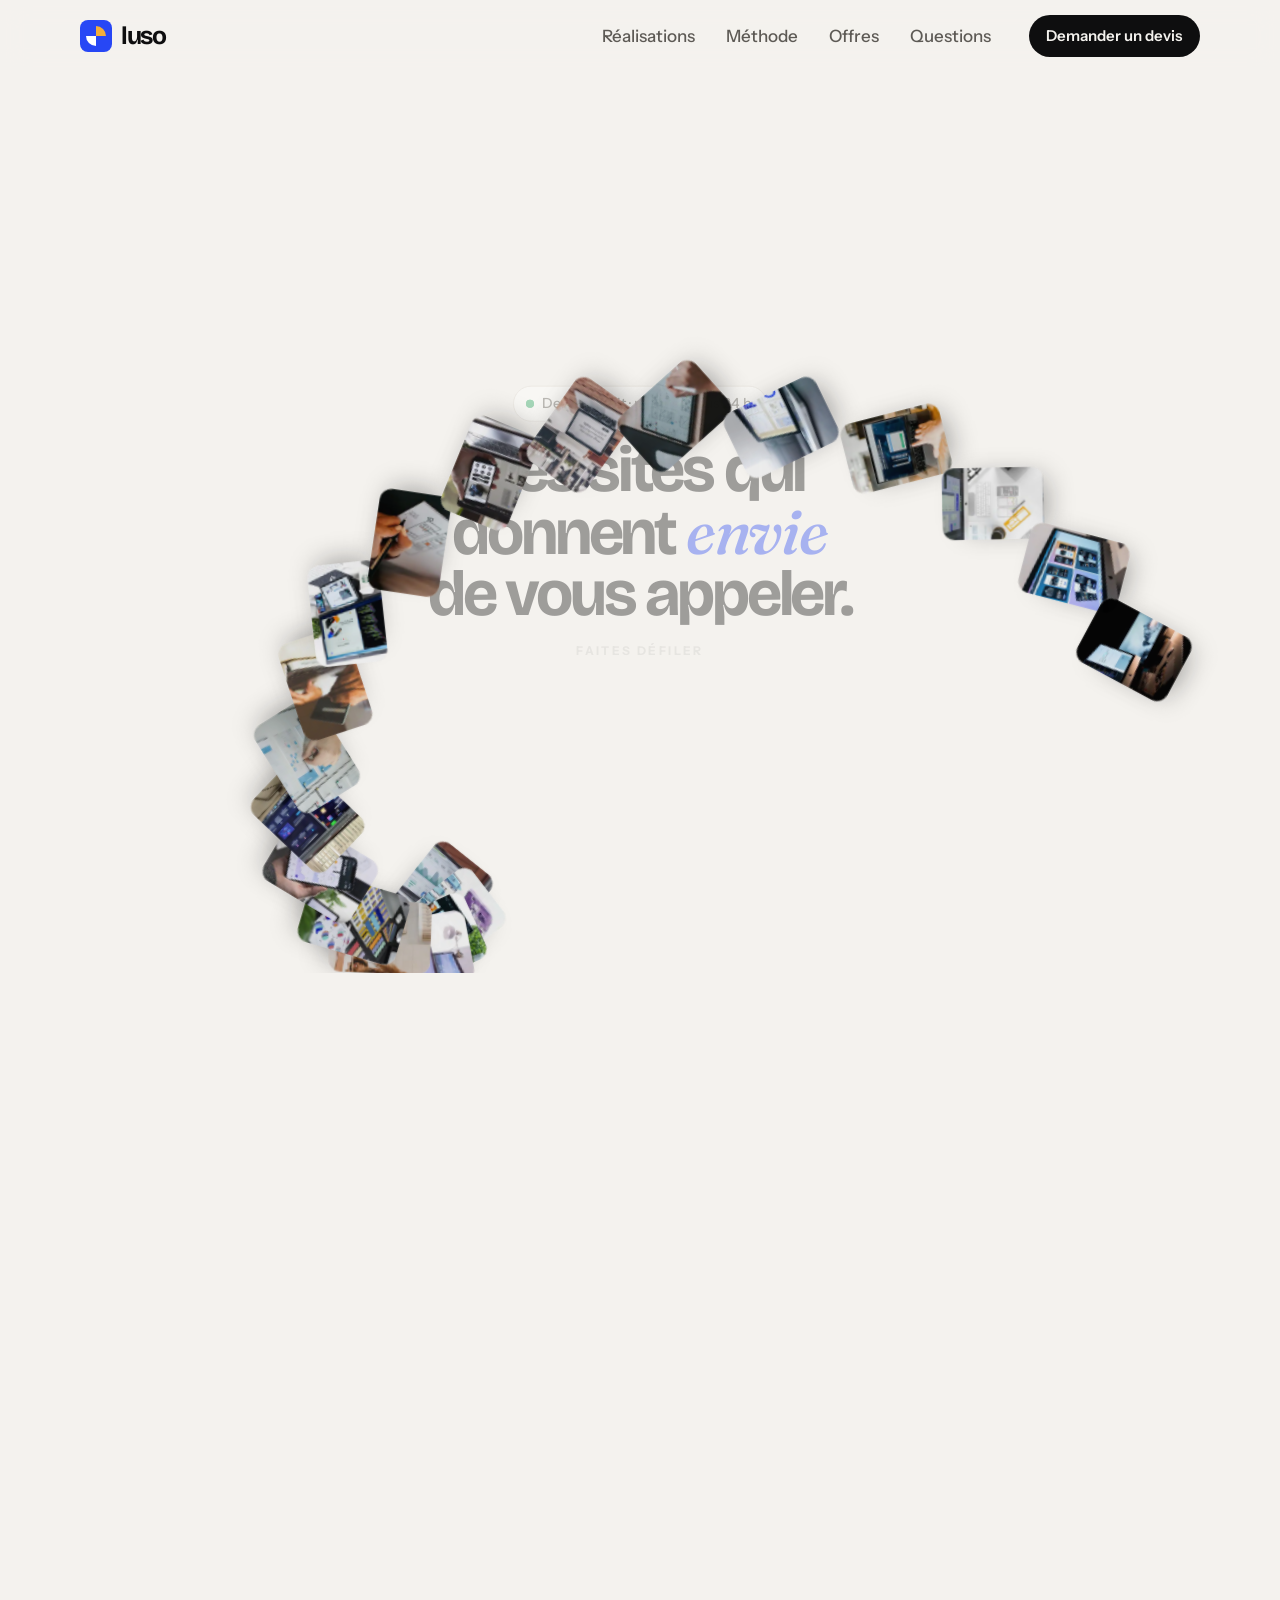
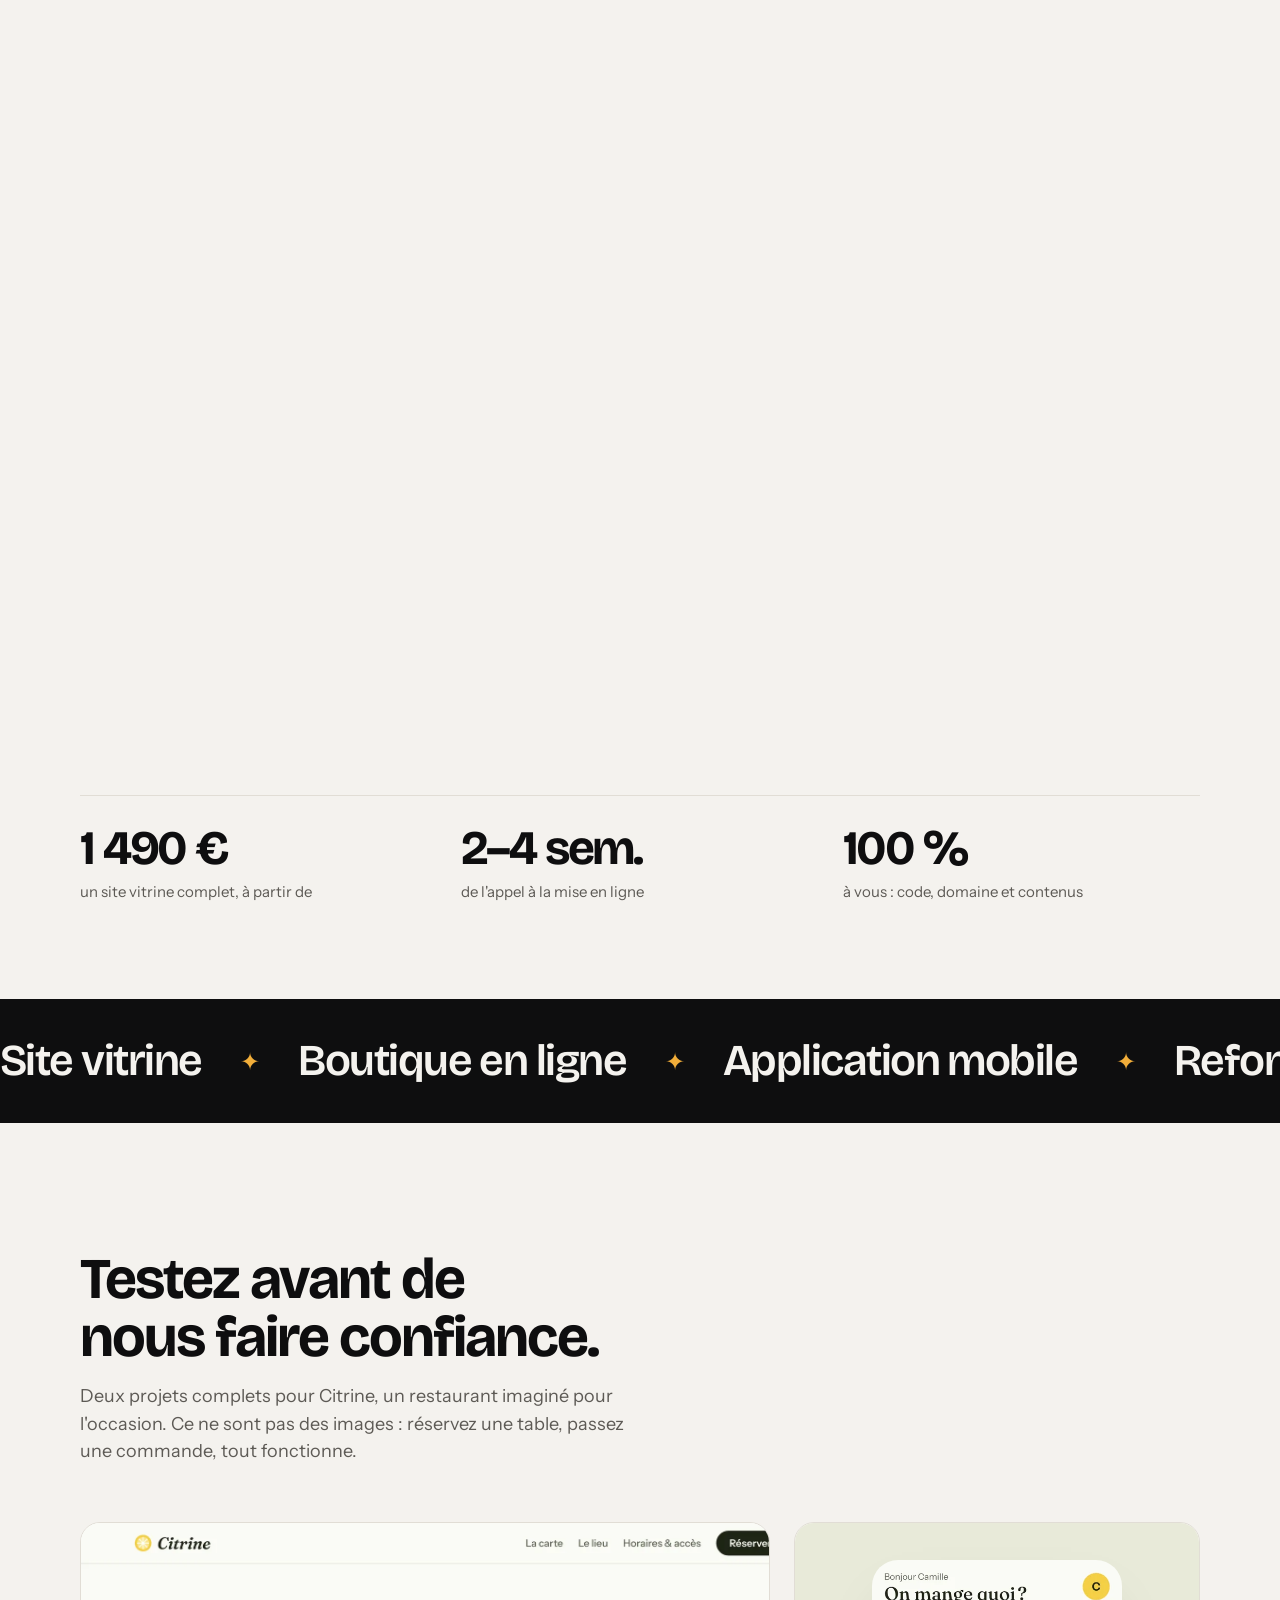
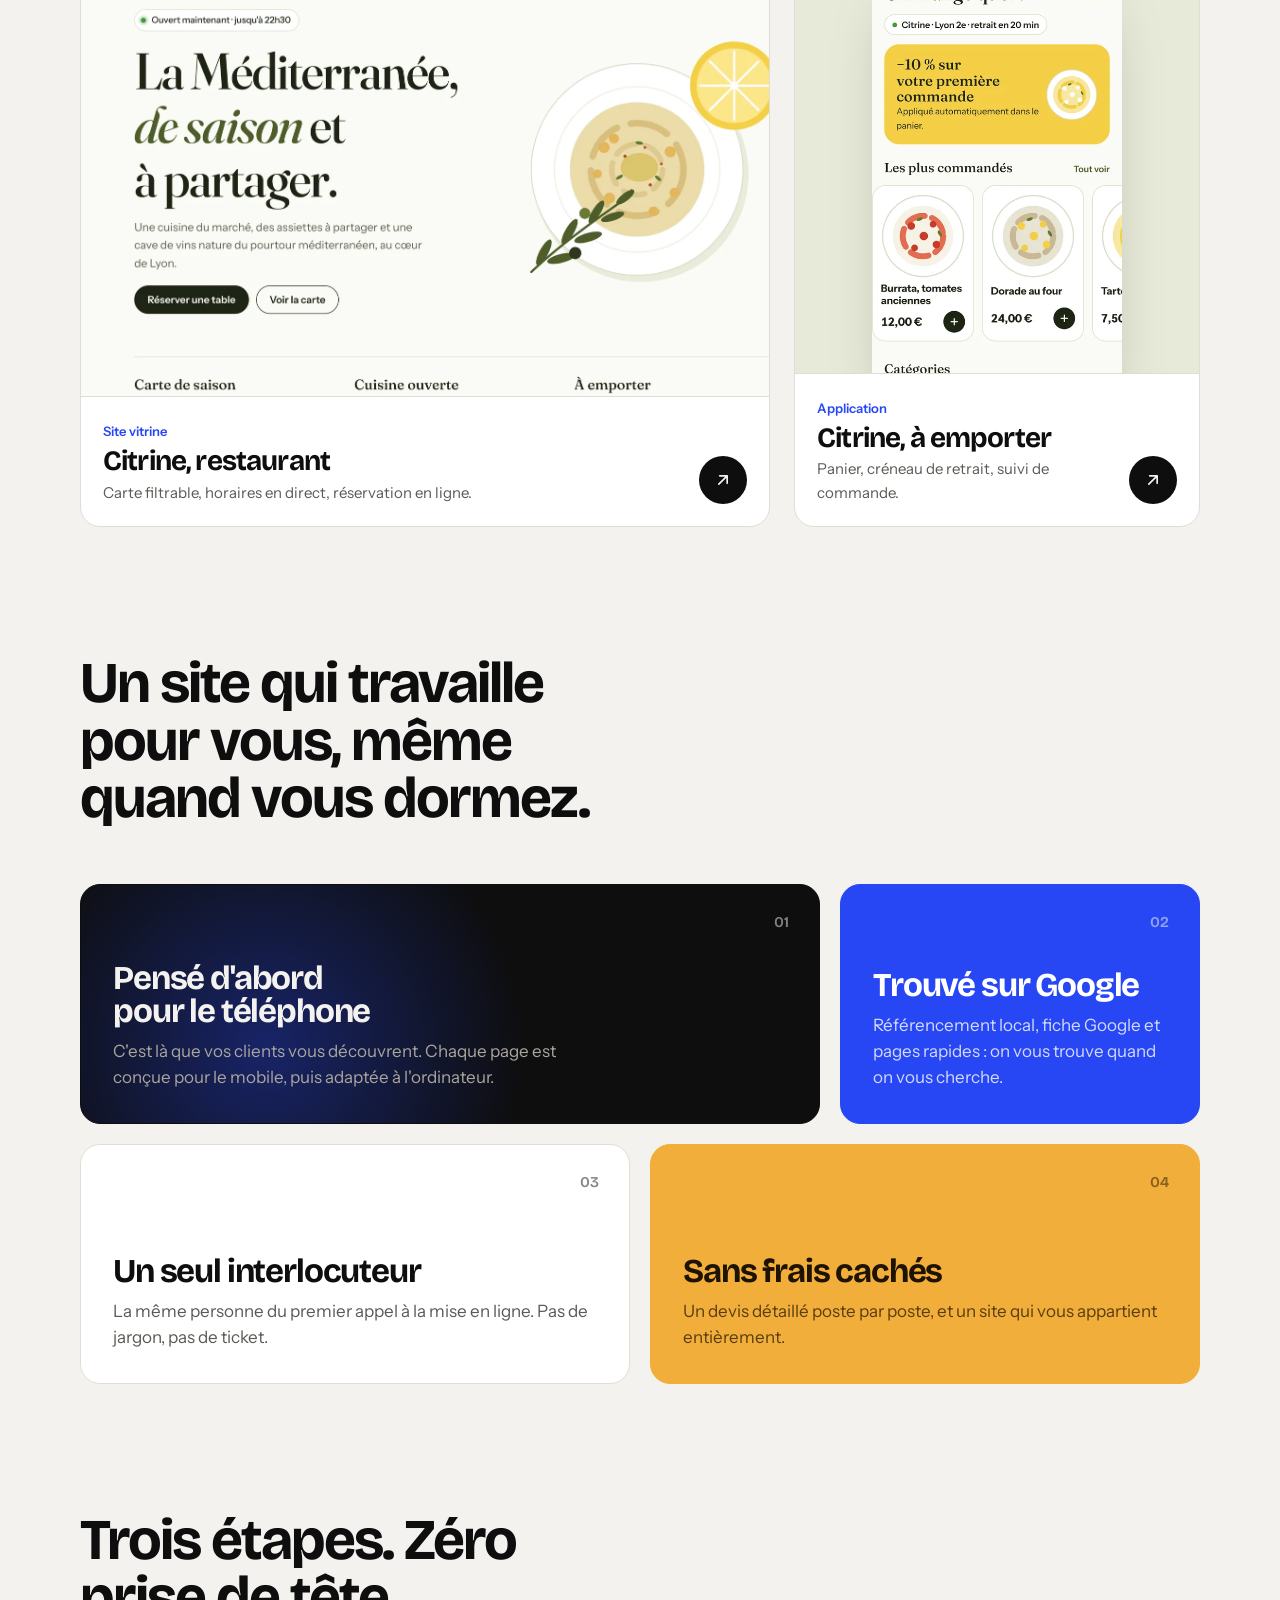
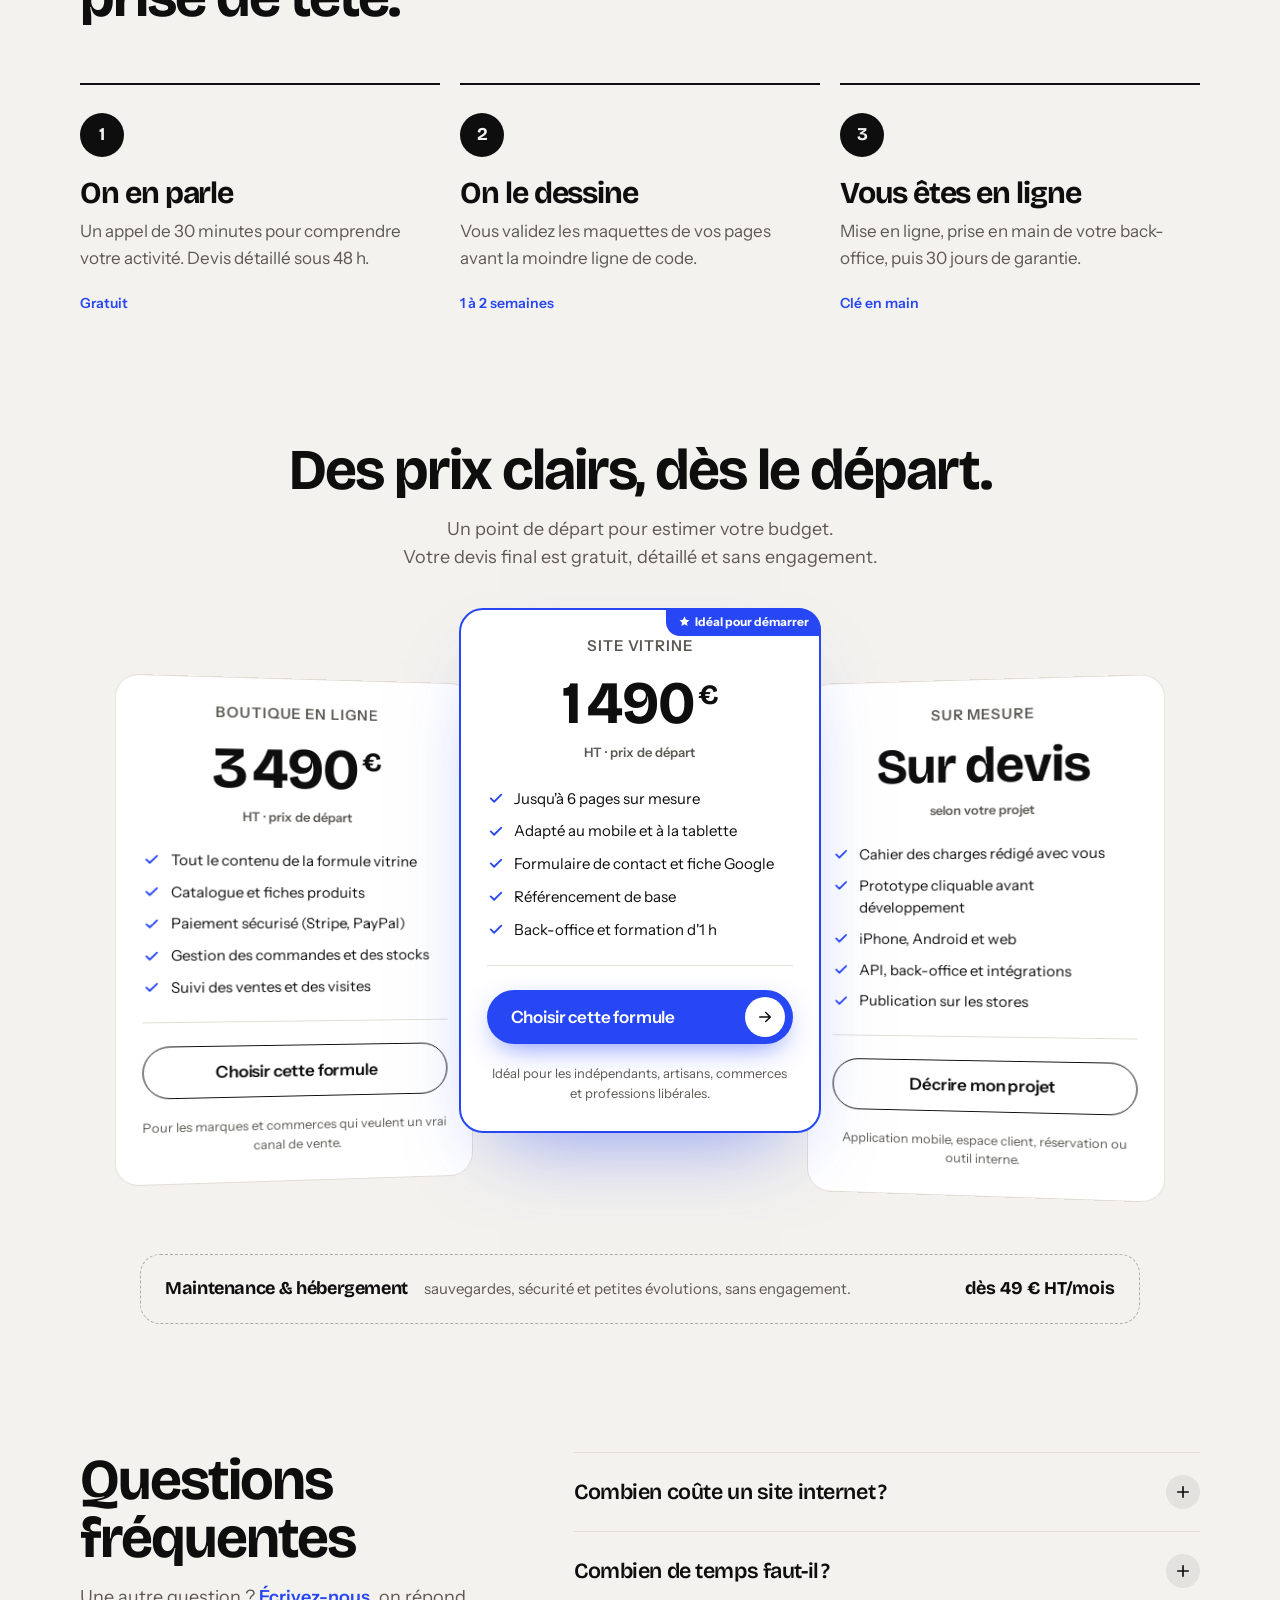
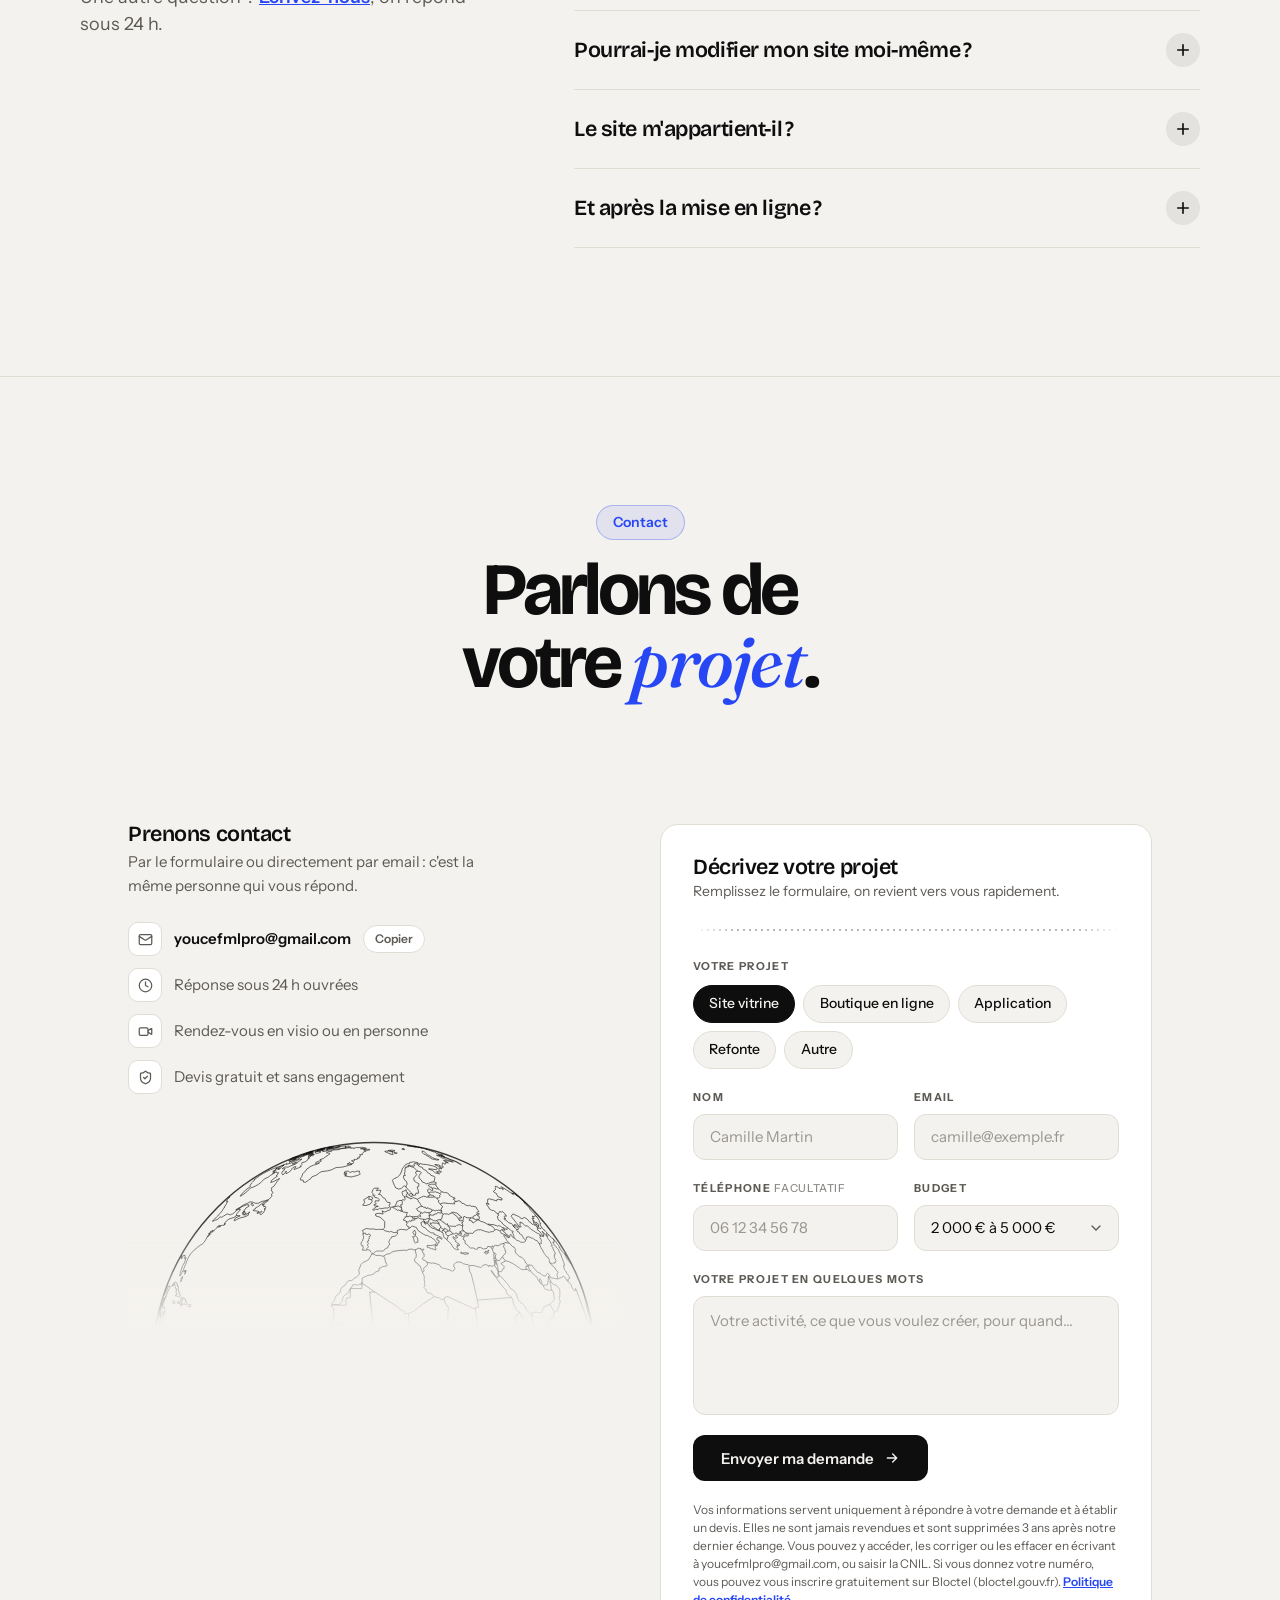
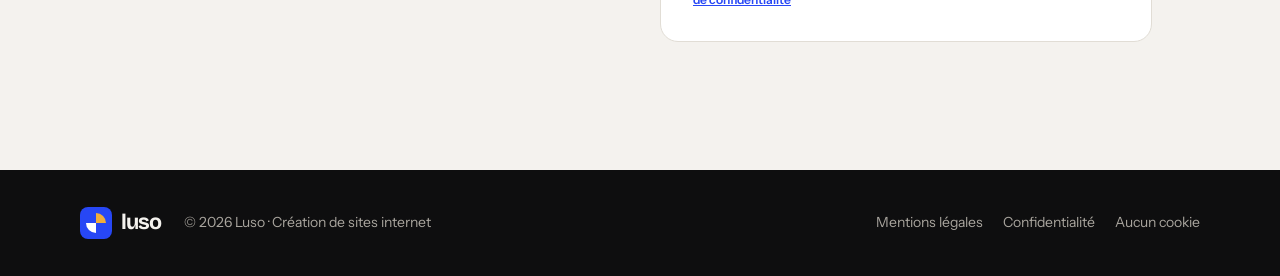
==== commit 6e4e3a79: "Polish everything that doesn't need the owner's input Performance: the hero title fades in from the " ====
--- a/index.html
+++ b/index.html
@@ -7,14 +7,28 @@
 <meta name="theme-color" content="#F4F2EE">
 <title>Luso · Création de sites internet</title>
 <meta name="description" content="Luso crée des sites vitrines, des boutiques en ligne et des applications sur mesure. Devis gratuit sous 48 h, site livré en 2 à 4 semaines.">
+<meta http-equiv="Content-Security-Policy" content="default-src 'self'; script-src 'self' 'unsafe-inline'; style-src 'self' 'unsafe-inline'; img-src 'self' data:; font-src 'self'; connect-src 'self' https://api.web3forms.com; form-action 'self'; base-uri 'self'; object-src 'none'">
+<link rel="canonical" href="https://youcefml-byte.github.io/Luso/">
+<meta property="og:type" content="website">
+<meta property="og:locale" content="fr_FR">
+<meta property="og:site_name" content="Luso">
+<meta property="og:url" content="https://youcefml-byte.github.io/Luso/">
 <meta property="og:title" content="Luso · Des sites qui donnent envie de vous appeler">
 <meta property="og:description" content="Sites vitrines, boutiques en ligne et applications sur mesure. Devis gratuit sous 48 h.">
+<meta property="og:image" content="https://youcefml-byte.github.io/Luso/assets/img/og.jpg">
+<meta property="og:image:width" content="1200">
+<meta property="og:image:height" content="630">
+<meta property="og:image:alt" content="Luso : des sites qui donnent envie de vous appeler. Devis gratuit.">
+<meta name="twitter:card" content="summary_large_image">
+<link rel="apple-touch-icon" href="apple-touch-icon.png">
+<script type="application/ld+json">{"@context": "https://schema.org", "@type": "Organization", "name": "Luso", "url": "https://youcefml-byte.github.io/Luso/", "logo": "https://youcefml-byte.github.io/Luso/apple-touch-icon.png", "image": "https://youcefml-byte.github.io/Luso/assets/img/og.jpg", "email": "youcefmlpro@gmail.com", "description": "Création de sites vitrines, de boutiques en ligne et d'applications sur mesure pour les indépendants, commerces et PME.", "areaServed": {"@type": "Country", "name": "France"}, "contactPoint": {"@type": "ContactPoint", "contactType": "customer service", "email": "youcefmlpro@gmail.com", "availableLanguage": "French"}, "makesOffer": [{"@type": "Offer", "name": "Site vitrine", "priceSpecification": {"@type": "PriceSpecification", "minPrice": 1490, "priceCurrency": "EUR", "valueAddedTaxIncluded": false}}, {"@type": "Offer", "name": "Boutique en ligne", "priceSpecification": {"@type": "PriceSpecification", "minPrice": 3490, "priceCurrency": "EUR", "valueAddedTaxIncluded": false}}, {"@type": "Offer", "name": "Maintenance et hébergement", "priceSpecification": {"@type": "UnitPriceSpecification", "minPrice": 49, "priceCurrency": "EUR", "valueAddedTaxIncluded": false, "unitText": "mois"}}]}</script>
 <link rel="icon" href="data:image/svg+xml,%3Csvg xmlns='http://www.w3.org/2000/svg' viewBox='0 0 32 32'%3E%3Crect width='32' height='32' rx='8' fill='%232747F5'/%3E%3Cpath d='M16 6a10 10 0 0 1 10 10H16z' fill='%23F2AE3A'/%3E%3Cpath d='M16 26A10 10 0 0 1 6 16h10z' fill='%23fff'/%3E%3C/svg%3E">
 <link rel="preload" href="assets/fonts/bricolage-grotesque-latin-opsz-normal.woff2" as="font" type="font/woff2" crossorigin>
-<link rel="stylesheet" href="assets/styles.css?v=202610221930">
+<link rel="stylesheet" href="assets/styles.css?v=202610221941">
 <script>document.documentElement.classList.add("js");</script>
 </head>
 <body>
+<a class="skip-link" href="#main">Aller au contenu</a>
 
 <svg width="0" height="0" style="position:absolute" aria-hidden="true">
   <symbol id="i-arrow" viewBox="0 0 24 24" fill="none" stroke="currentColor" stroke-width="2" stroke-linecap="round" stroke-linejoin="round"><path d="M5 12h14M13 6l6 6-6 6"/></symbol>
@@ -46,7 +60,7 @@
   </div>
 </header>
 
-<main>
+<main id="main">
   <section class="morph" id="hero" aria-labelledby="hero-title">
     <div class="morph-stage">
       <div class="morph-intro">
@@ -64,26 +78,26 @@
         </div>
       </div>
       <div class="morph-cards" aria-hidden="true">
-        <div class="mcard"><div class="mcard-in"><div class="mcard-front"><img src="assets/img/hero/01.webp" width="216" height="306" alt="" decoding="async"></div><div class="mcard-back"><small>Luso</small><b>Référencement</b></div></div></div>
-        <div class="mcard"><div class="mcard-in"><div class="mcard-front"><img src="assets/img/hero/02.webp" width="216" height="306" alt="" decoding="async"></div><div class="mcard-back"><small>Luso</small><b>Maquettes</b></div></div></div>
-        <div class="mcard"><div class="mcard-in"><div class="mcard-front"><img src="assets/img/hero/03.webp" width="216" height="306" alt="" decoding="async"></div><div class="mcard-back"><small>Luso</small><b>Application</b></div></div></div>
-        <div class="mcard"><div class="mcard-in"><div class="mcard-front"><img src="assets/img/hero/04.webp" width="216" height="306" alt="" decoding="async"></div><div class="mcard-back"><small>Luso</small><b>Site vitrine</b></div></div></div>
-        <div class="mcard"><div class="mcard-in"><div class="mcard-front"><img src="assets/img/hero/05.webp" width="216" height="306" alt="" decoding="async"></div><div class="mcard-back"><small>Luso</small><b>Boutique en ligne</b></div></div></div>
-        <div class="mcard"><div class="mcard-in"><div class="mcard-front"><img src="assets/img/hero/06.webp" width="216" height="306" alt="" decoding="async"></div><div class="mcard-back"><small>Luso</small><b>Identité visuelle</b></div></div></div>
-        <div class="mcard"><div class="mcard-in"><div class="mcard-front"><img src="assets/img/hero/07.webp" width="216" height="306" alt="" decoding="async"></div><div class="mcard-back"><small>Luso</small><b>Application mobile</b></div></div></div>
-        <div class="mcard"><div class="mcard-in"><div class="mcard-front"><img src="assets/img/hero/08.webp" width="216" height="306" alt="" decoding="async"></div><div class="mcard-back"><small>Luso</small><b>Site vitrine</b></div></div></div>
-        <div class="mcard"><div class="mcard-in"><div class="mcard-front"><img src="assets/img/hero/09.webp" width="216" height="306" alt="" decoding="async"></div><div class="mcard-back"><small>Luso</small><b>Parcours client</b></div></div></div>
-        <div class="mcard"><div class="mcard-in"><div class="mcard-front"><img src="assets/img/hero/10.webp" width="216" height="306" alt="" decoding="async"></div><div class="mcard-back"><small>Luso</small><b>Paiement en ligne</b></div></div></div>
-        <div class="mcard"><div class="mcard-in"><div class="mcard-front"><img src="assets/img/hero/11.webp" width="216" height="306" alt="" decoding="async"></div><div class="mcard-back"><small>Luso</small><b>Responsive</b></div></div></div>
-        <div class="mcard"><div class="mcard-in"><div class="mcard-front"><img src="assets/img/hero/12.webp" width="216" height="306" alt="" decoding="async"></div><div class="mcard-back"><small>Luso</small><b>Maquettes</b></div></div></div>
-        <div class="mcard"><div class="mcard-in"><div class="mcard-front"><img src="assets/img/hero/13.webp" width="216" height="306" alt="" decoding="async"></div><div class="mcard-back"><small>Luso</small><b>Boutique mobile</b></div></div></div>
-        <div class="mcard"><div class="mcard-in"><div class="mcard-front"><img src="assets/img/hero/14.webp" width="216" height="306" alt="" decoding="async"></div><div class="mcard-back"><small>Luso</small><b>Site vitrine</b></div></div></div>
-        <div class="mcard"><div class="mcard-in"><div class="mcard-front"><img src="assets/img/hero/15.webp" width="216" height="306" alt="" decoding="async"></div><div class="mcard-back"><small>Luso</small><b>Prototype</b></div></div></div>
-        <div class="mcard"><div class="mcard-in"><div class="mcard-front"><img src="assets/img/hero/16.webp" width="216" height="306" alt="" decoding="async"></div><div class="mcard-back"><small>Luso</small><b>Tableau de bord</b></div></div></div>
-        <div class="mcard"><div class="mcard-in"><div class="mcard-front"><img src="assets/img/hero/17.webp" width="216" height="306" alt="" decoding="async"></div><div class="mcard-back"><small>Luso</small><b>Landing page</b></div></div></div>
-        <div class="mcard"><div class="mcard-in"><div class="mcard-front"><img src="assets/img/hero/18.webp" width="216" height="306" alt="" decoding="async"></div><div class="mcard-back"><small>Luso</small><b>Design mobile</b></div></div></div>
-        <div class="mcard"><div class="mcard-in"><div class="mcard-front"><img src="assets/img/hero/19.webp" width="216" height="306" alt="" decoding="async"></div><div class="mcard-back"><small>Luso</small><b>Design UI</b></div></div></div>
-        <div class="mcard"><div class="mcard-in"><div class="mcard-front"><img src="assets/img/hero/20.webp" width="216" height="306" alt="" decoding="async"></div><div class="mcard-back"><small>Luso</small><b>Site vitrine</b></div></div></div>
+        <div class="mcard"><div class="mcard-in"><div class="mcard-front"><img data-src="assets/img/hero/01.webp" width="216" height="306" alt="" decoding="async"></div><div class="mcard-back"><small>Luso</small><b>Référencement</b></div></div></div>
+        <div class="mcard"><div class="mcard-in"><div class="mcard-front"><img data-src="assets/img/hero/02.webp" width="216" height="306" alt="" decoding="async"></div><div class="mcard-back"><small>Luso</small><b>Maquettes</b></div></div></div>
+        <div class="mcard"><div class="mcard-in"><div class="mcard-front"><img data-src="assets/img/hero/03.webp" width="216" height="306" alt="" decoding="async"></div><div class="mcard-back"><small>Luso</small><b>Application</b></div></div></div>
+        <div class="mcard"><div class="mcard-in"><div class="mcard-front"><img data-src="assets/img/hero/04.webp" width="216" height="306" alt="" decoding="async"></div><div class="mcard-back"><small>Luso</small><b>Site vitrine</b></div></div></div>
+        <div class="mcard"><div class="mcard-in"><div class="mcard-front"><img data-src="assets/img/hero/05.webp" width="216" height="306" alt="" decoding="async"></div><div class="mcard-back"><small>Luso</small><b>Boutique en ligne</b></div></div></div>
+        <div class="mcard"><div class="mcard-in"><div class="mcard-front"><img data-src="assets/img/hero/06.webp" width="216" height="306" alt="" decoding="async"></div><div class="mcard-back"><small>Luso</small><b>Identité visuelle</b></div></div></div>
+        <div class="mcard"><div class="mcard-in"><div class="mcard-front"><img data-src="assets/img/hero/07.webp" width="216" height="306" alt="" decoding="async"></div><div class="mcard-back"><small>Luso</small><b>Application mobile</b></div></div></div>
+        <div class="mcard"><div class="mcard-in"><div class="mcard-front"><img data-src="assets/img/hero/08.webp" width="216" height="306" alt="" decoding="async"></div><div class="mcard-back"><small>Luso</small><b>Site vitrine</b></div></div></div>
+        <div class="mcard"><div class="mcard-in"><div class="mcard-front"><img data-src="assets/img/hero/09.webp" width="216" height="306" alt="" decoding="async"></div><div class="mcard-back"><small>Luso</small><b>Parcours client</b></div></div></div>
+        <div class="mcard"><div class="mcard-in"><div class="mcard-front"><img data-src="assets/img/hero/10.webp" width="216" height="306" alt="" decoding="async"></div><div class="mcard-back"><small>Luso</small><b>Paiement en ligne</b></div></div></div>
+        <div class="mcard"><div class="mcard-in"><div class="mcard-front"><img data-src="assets/img/hero/11.webp" width="216" height="306" alt="" decoding="async"></div><div class="mcard-back"><small>Luso</small><b>Responsive</b></div></div></div>
+        <div class="mcard"><div class="mcard-in"><div class="mcard-front"><img data-src="assets/img/hero/12.webp" width="216" height="306" alt="" decoding="async"></div><div class="mcard-back"><small>Luso</small><b>Maquettes</b></div></div></div>
+        <div class="mcard"><div class="mcard-in"><div class="mcard-front"><img data-src="assets/img/hero/13.webp" width="216" height="306" alt="" decoding="async"></div><div class="mcard-back"><small>Luso</small><b>Boutique mobile</b></div></div></div>
+        <div class="mcard"><div class="mcard-in"><div class="mcard-front"><img data-src="assets/img/hero/14.webp" width="216" height="306" alt="" decoding="async"></div><div class="mcard-back"><small>Luso</small><b>Site vitrine</b></div></div></div>
+        <div class="mcard"><div class="mcard-in"><div class="mcard-front"><img data-src="assets/img/hero/15.webp" width="216" height="306" alt="" decoding="async"></div><div class="mcard-back"><small>Luso</small><b>Prototype</b></div></div></div>
+        <div class="mcard"><div class="mcard-in"><div class="mcard-front"><img data-src="assets/img/hero/16.webp" width="216" height="306" alt="" decoding="async"></div><div class="mcard-back"><small>Luso</small><b>Tableau de bord</b></div></div></div>
+        <div class="mcard"><div class="mcard-in"><div class="mcard-front"><img data-src="assets/img/hero/17.webp" width="216" height="306" alt="" decoding="async"></div><div class="mcard-back"><small>Luso</small><b>Landing page</b></div></div></div>
+        <div class="mcard"><div class="mcard-in"><div class="mcard-front"><img data-src="assets/img/hero/18.webp" width="216" height="306" alt="" decoding="async"></div><div class="mcard-back"><small>Luso</small><b>Design mobile</b></div></div></div>
+        <div class="mcard"><div class="mcard-in"><div class="mcard-front"><img data-src="assets/img/hero/19.webp" width="216" height="306" alt="" decoding="async"></div><div class="mcard-back"><small>Luso</small><b>Design UI</b></div></div></div>
+        <div class="mcard"><div class="mcard-in"><div class="mcard-front"><img data-src="assets/img/hero/20.webp" width="216" height="306" alt="" decoding="async"></div><div class="mcard-back"><small>Luso</small><b>Site vitrine</b></div></div></div>
       </div>
     </div>
   </section>
@@ -442,6 +456,12 @@
     var hint = intro.querySelector(".morph-hint");
     var content = section.querySelector(".morph-content");
     var cards = Array.prototype.slice.call(section.querySelectorAll(".mcard"));
+    // Les photos se chargent après le premier affichage, pour ne pas retarder le titre et la police
+    requestAnimationFrame(function () {
+      setTimeout(function () {
+        section.querySelectorAll("img[data-src]").forEach(function (img) { img.src = img.getAttribute("data-src"); });
+      }, 0);
+    });
     var N = cards.length;
     var W = stage.clientWidth, H = stage.clientHeight;
     var phase = reduceMotion ? "circle" : "scatter";
@@ -487,7 +507,8 @@
 
     function target(i, m, rv, px) {
       if (phase === "scatter") return scatter[i];
-      if (phase === "line") return { x: i * 70 - N * 70 / 2, y: 0, r: 0, s: 1, o: 1 };
+      // La ligne passe sous le titre, qui reste lisible dès le chargement
+      if (phase === "line") return { x: i * 70 - N * 70 / 2, y: Math.min(H * .3, 280), r: 0, s: 1, o: 1 };
       var isMobile = W < 768;
       var circleRadius = Math.min(Math.min(W, H) * (isMobile ? .4 : .35), 350);
       var circleAngle = i / N * 360;
@@ -532,7 +553,7 @@
         if (Math.abs(st.x.v) + Math.abs(st.y.v) + Math.abs(st.r.v) > .05 || Math.abs(g.x - st.x.x) + Math.abs(g.y - st.y.x) > .5) moving = true;
       }
 
-      if (phase === "circle" && introFade < 1) introFade = Math.min(introFade + dt, 1);
+      if (introFade < 1) introFade = Math.min(introFade + dt / .8, 1);
       var io = introFade * clamp(1 - m * 2, 0, 1);
       intro.style.opacity = io.toFixed(3);
       intro.style.visibility = io > .01 ? "visible" : "hidden";
--- a/assets/styles.css
+++ b/assets/styles.css
@@ -44,6 +44,8 @@
 p, ul, ol { margin: 0; }
 ul, ol { padding: 0; list-style: none; }
 :focus-visible { outline: 2px solid var(--brand); outline-offset: 3px; border-radius: 6px; }
+.skip-link { position: fixed; top: 8px; left: 8px; z-index: 100; padding: .6rem 1rem; border-radius: 999px; background: var(--ink); color: var(--bg); font-weight: 600; text-decoration: none; transform: translateY(-150%); transition: transform .2s var(--ease); }
+.skip-link:focus { transform: none; }
 [hidden] { display: none !important; }
 ::selection { background: var(--brand); color: #fff; }
 
@@ -142,6 +144,8 @@
 .morph-stage { position: relative; display: grid; place-items: center; gap: 2rem; padding: 64px clamp(16px, 4vw, 40px); text-align: center; }
 .morph-intro { display: grid; justify-items: center; gap: 1.1rem; }
 .morph-intro h1 { font-size: clamp(2.1rem, 5.4vw, 4rem); line-height: .95; letter-spacing: -.05em; max-width: 11ch; }
+.morph-hint { display: none; }
+.js .morph-hint { display: block; }
 .morph-hint { font-size: .75rem; font-weight: 700; letter-spacing: .2em; text-transform: uppercase; color: var(--ink-soft); }
 .morph-content { display: grid; justify-items: center; gap: 1rem; max-width: 40rem; }
 .morph-kicker { font-size: .875rem; font-weight: 600; color: var(--brand); }
@@ -422,6 +426,14 @@
 .js [data-reveal] { opacity: 0; transform: translateY(24px); transition: opacity .8s var(--ease), transform .8s var(--ease); }
 .js [data-reveal].in { opacity: 1; transform: none; }
 
+/* Page 404 */
+.notfound { display: grid; align-items: center; min-height: calc(100svh - 73px); padding-block: 48px 72px; }
+.notfound .wrap { display: grid; justify-items: start; gap: 1.25rem; }
+.notfound-code { font-family: var(--display); font-weight: 800; font-size: clamp(6rem, 22vw, 15rem); line-height: .8; letter-spacing: -.07em; color: transparent; -webkit-text-stroke: 2px var(--ink); }
+.notfound h1 { font-size: clamp(2.4rem, 6.4vw, 4.6rem); letter-spacing: -.05em; max-width: 14ch; }
+.notfound p:not(.notfound-code) { max-width: 30rem; font-size: 1.125rem; color: var(--ink-soft); }
+.notfound-cta { display: flex; flex-wrap: wrap; align-items: center; gap: 1rem 1.75rem; margin-top: .5rem; }
+
 /* Pages légales */
 .doc-header { position: sticky; }
 .doc-header .header-inner { justify-content: space-between; }
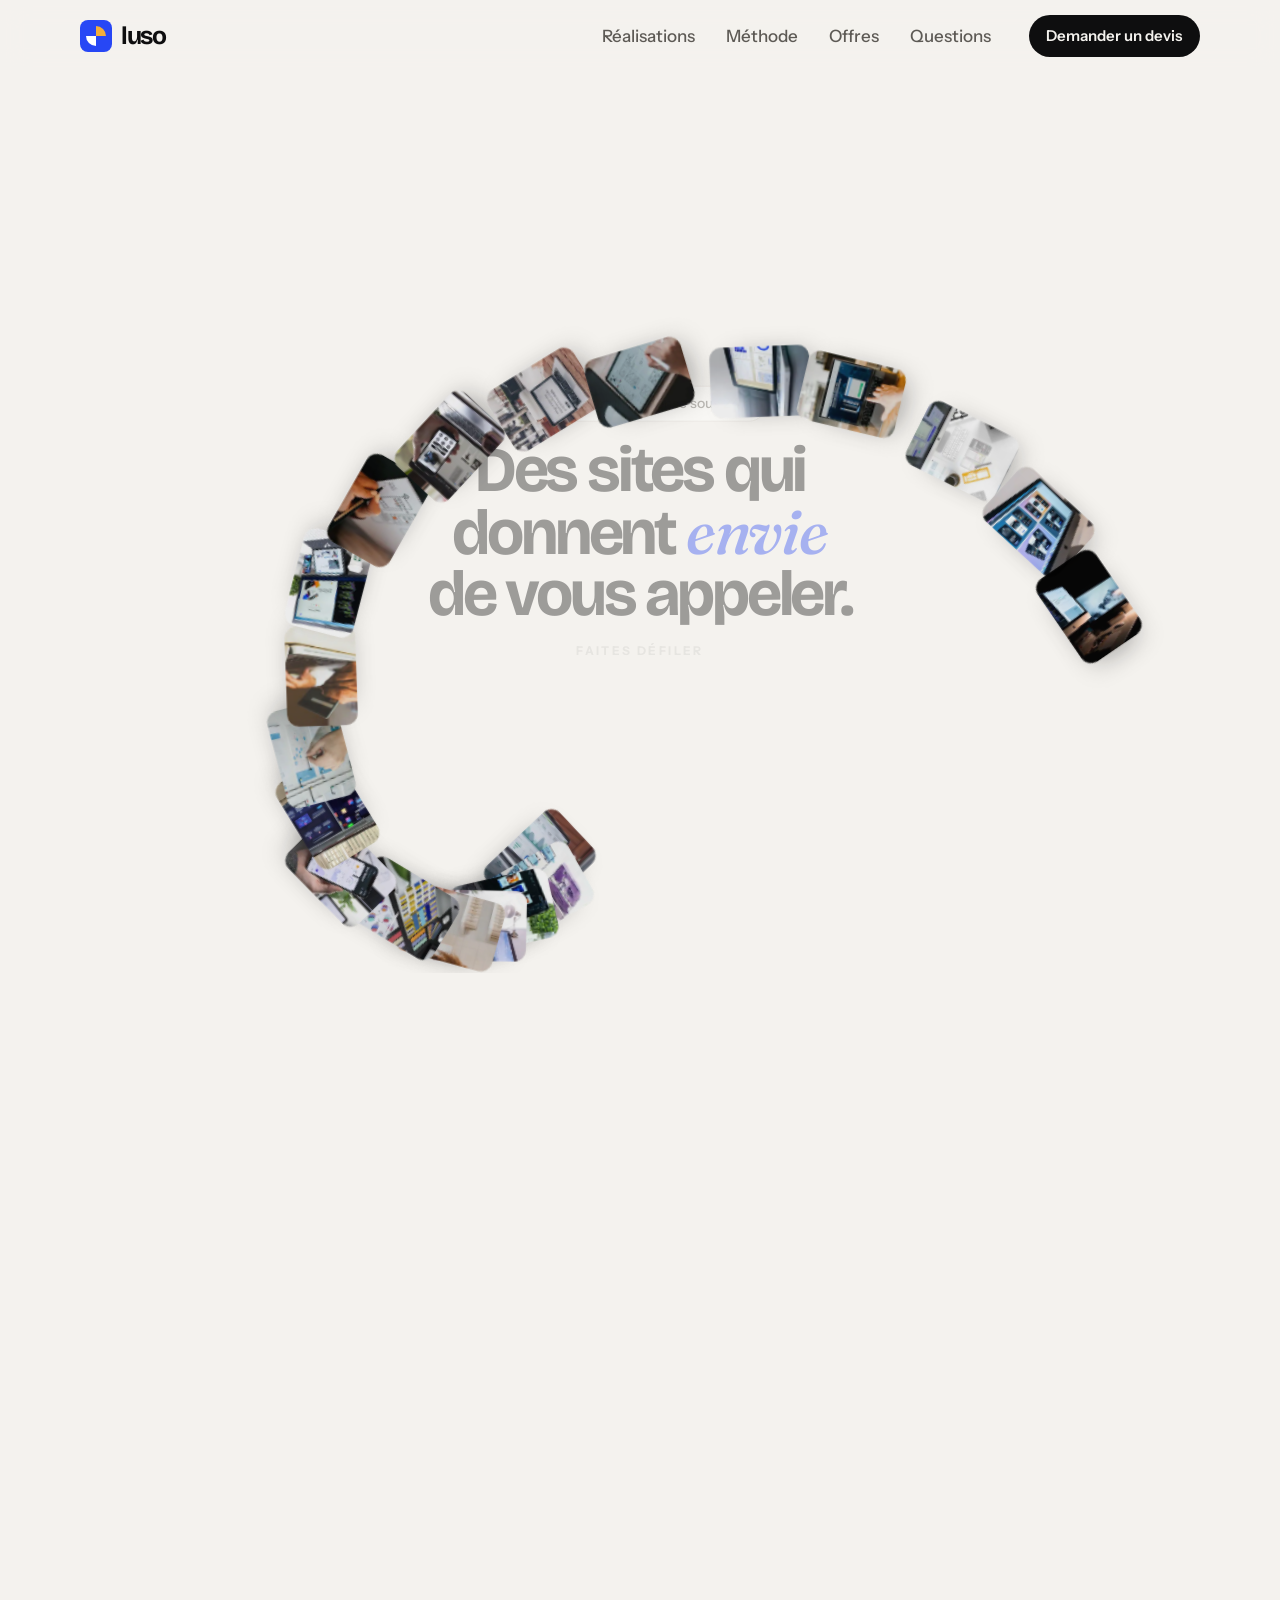
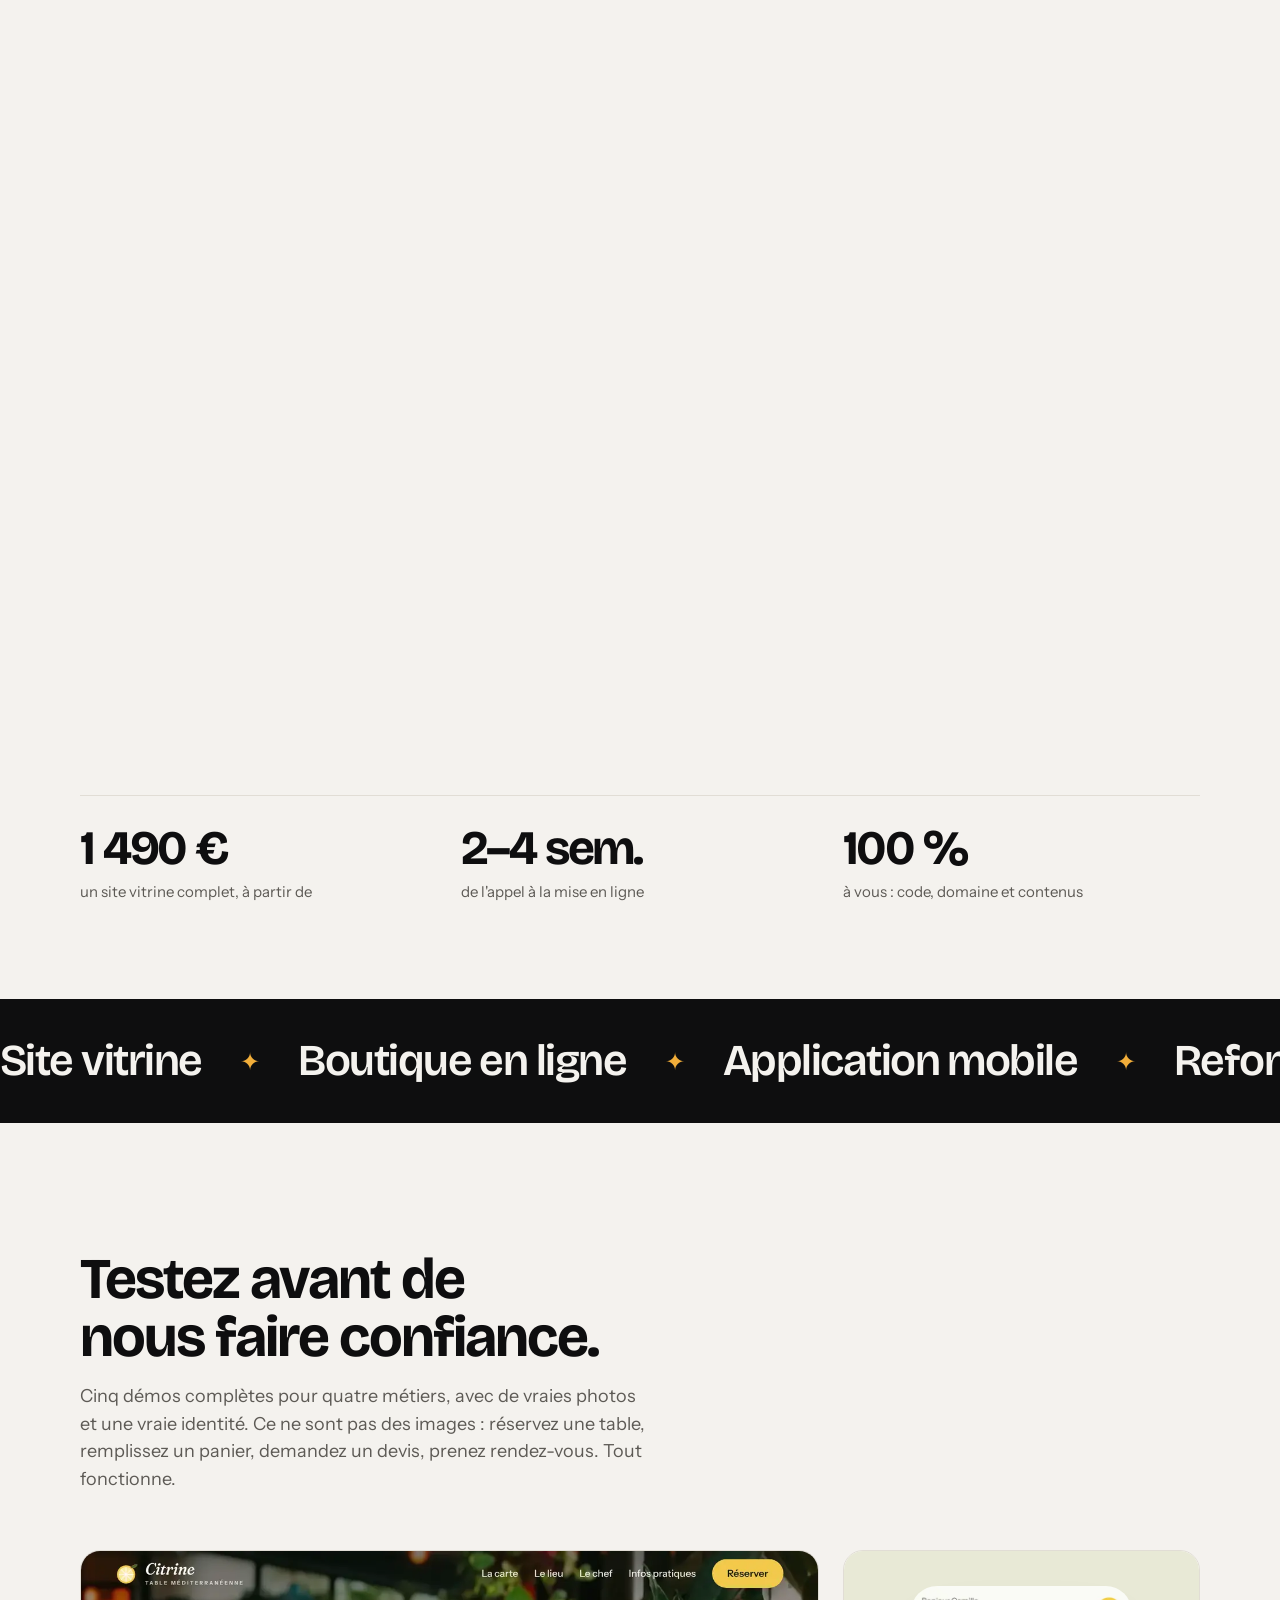
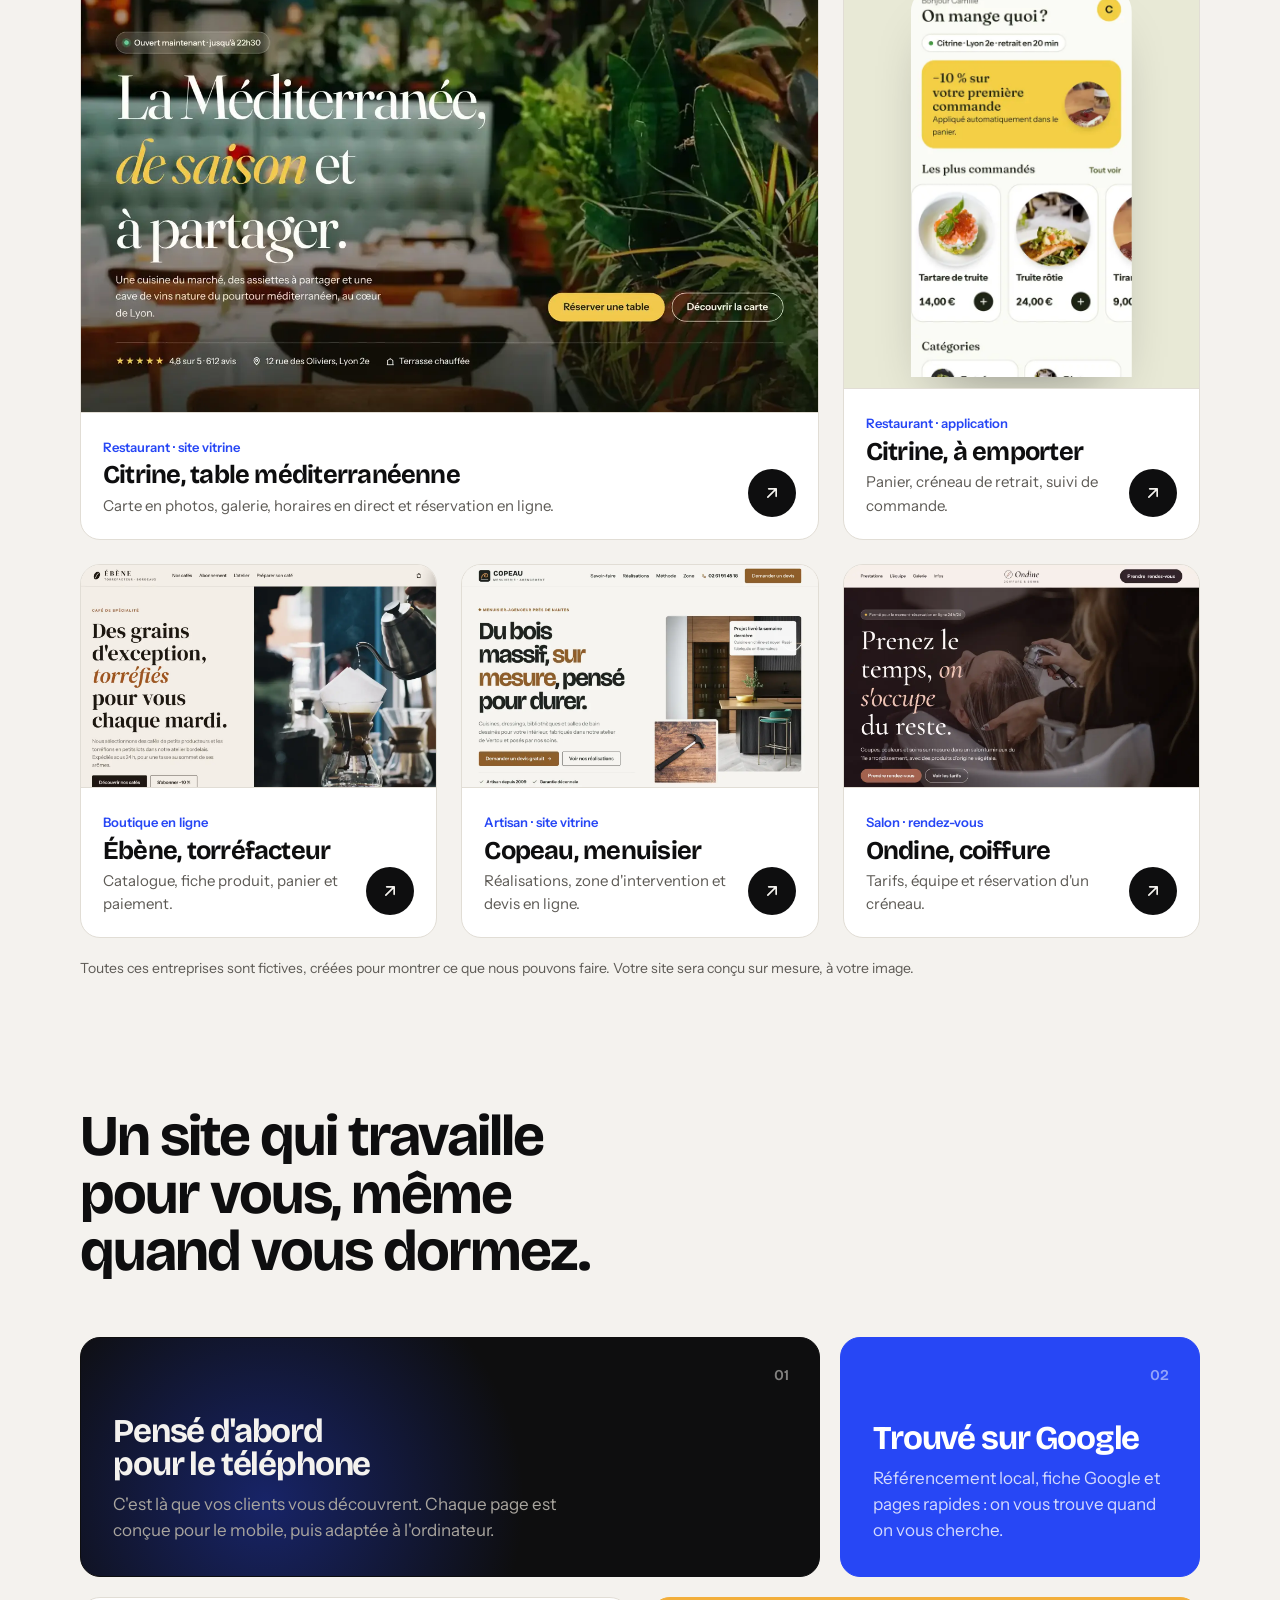
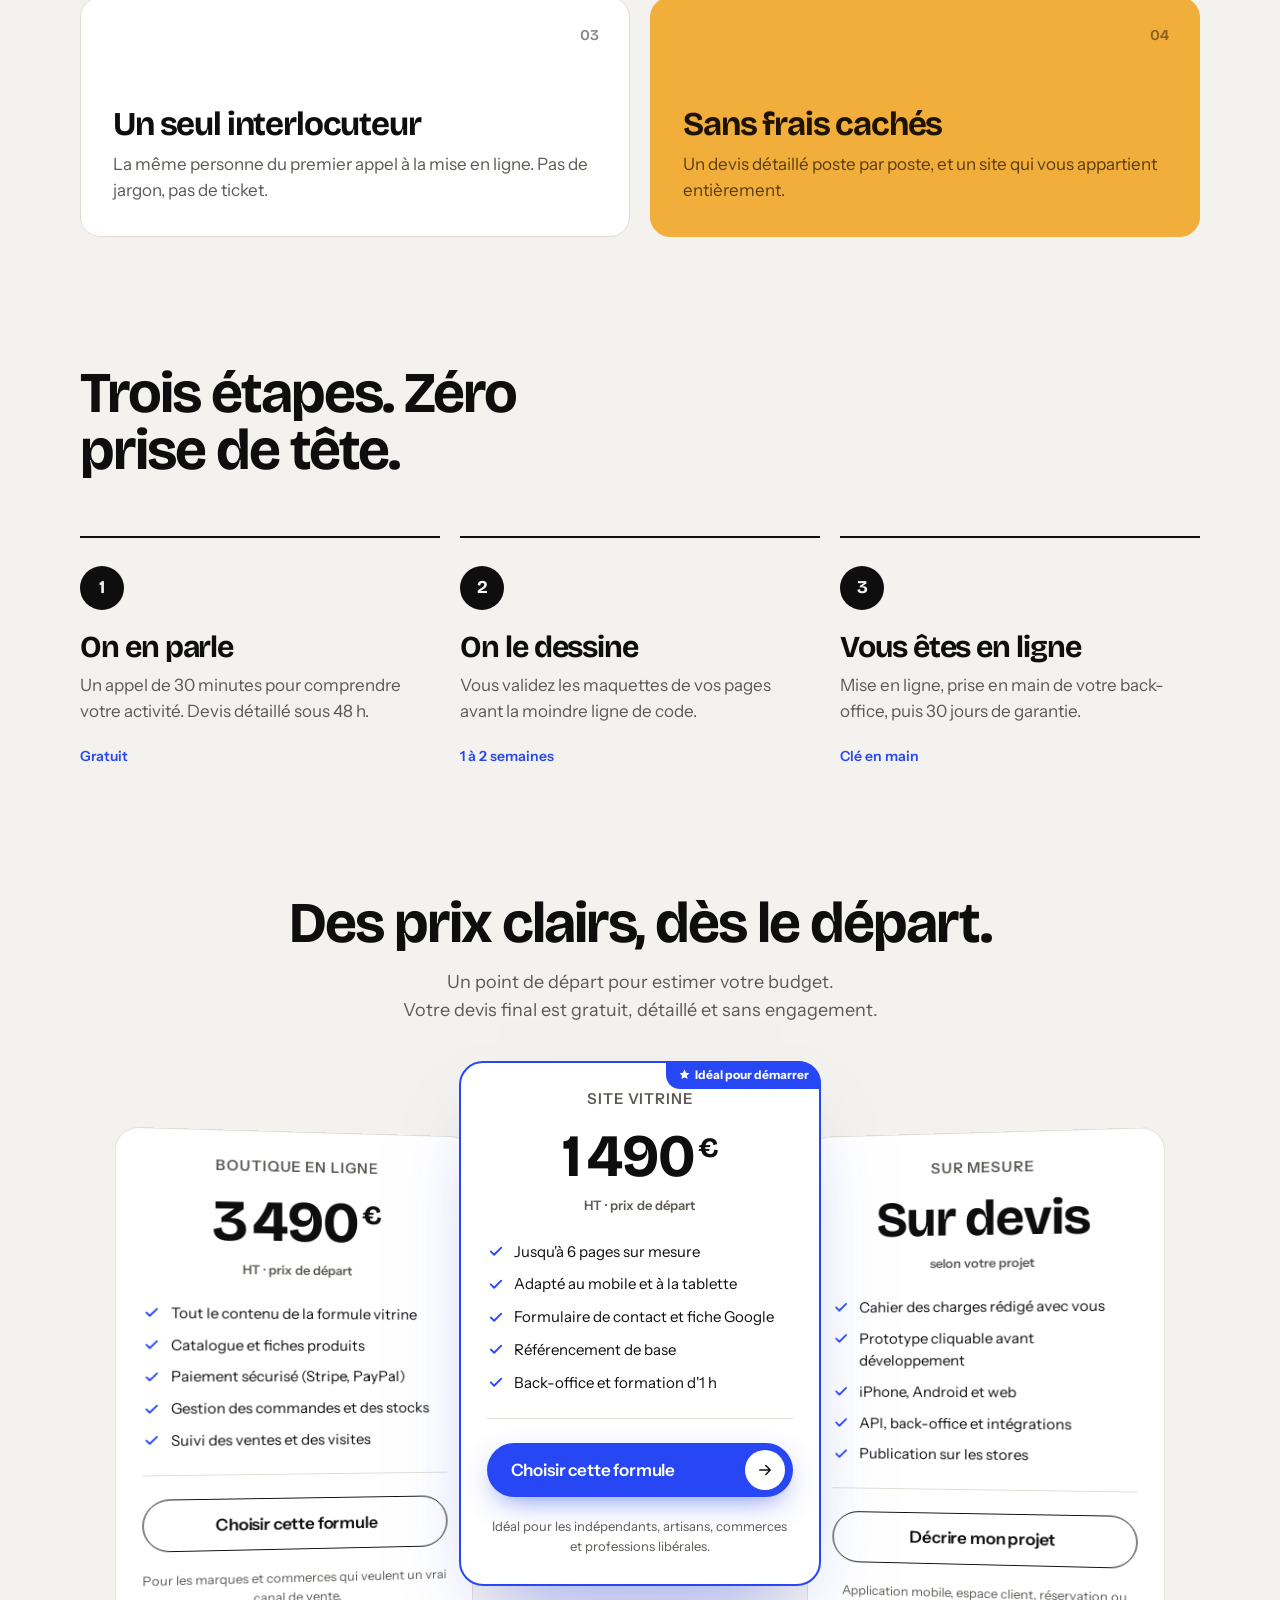
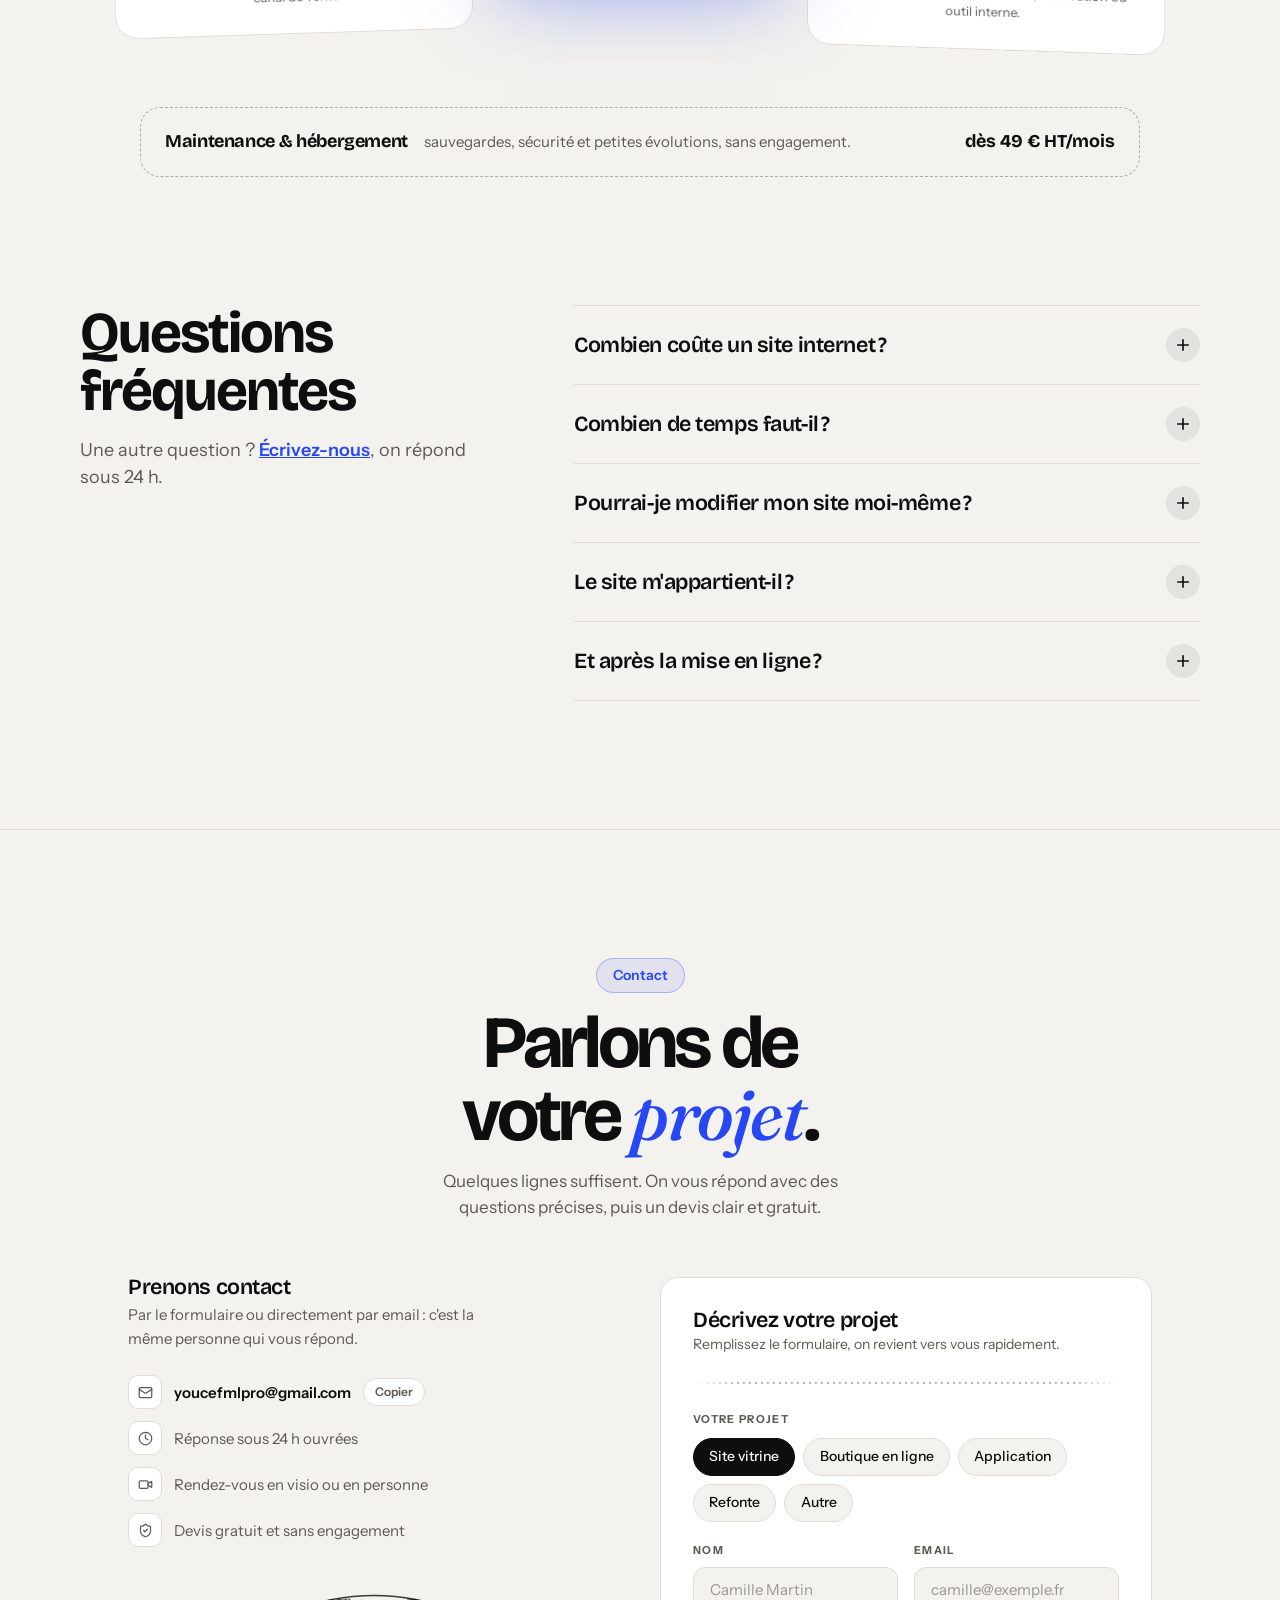
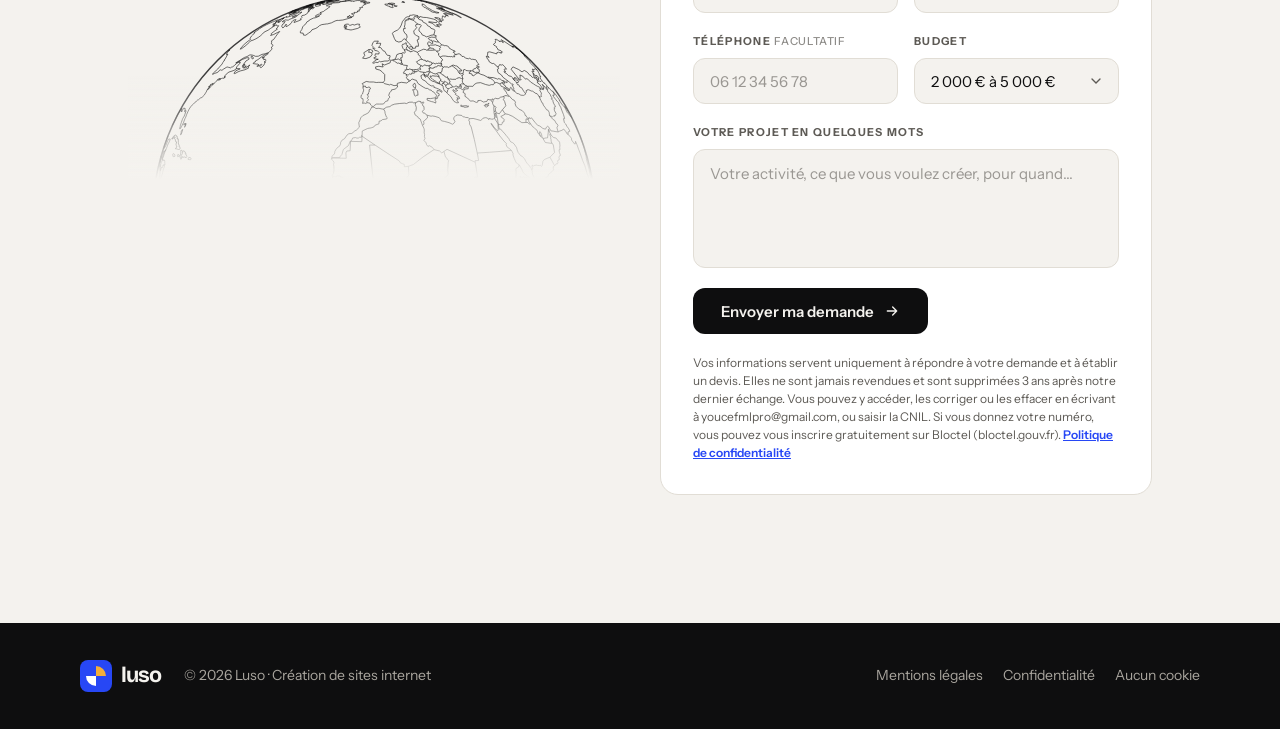
==== commit c85b6b1f: "Replace the demo section with five complete, photo-rich demos The homepage "Testez avant de nous fai" ====
--- a/index.html
+++ b/index.html
@@ -24,7 +24,7 @@
 <script type="application/ld+json">{"@context": "https://schema.org", "@type": "Organization", "name": "Luso", "url": "https://youcefml-byte.github.io/Luso/", "logo": "https://youcefml-byte.github.io/Luso/apple-touch-icon.png", "image": "https://youcefml-byte.github.io/Luso/assets/img/og.jpg", "email": "youcefmlpro@gmail.com", "description": "Création de sites vitrines, de boutiques en ligne et d'applications sur mesure pour les indépendants, commerces et PME.", "areaServed": {"@type": "Country", "name": "France"}, "contactPoint": {"@type": "ContactPoint", "contactType": "customer service", "email": "youcefmlpro@gmail.com", "availableLanguage": "French"}, "makesOffer": [{"@type": "Offer", "name": "Site vitrine", "priceSpecification": {"@type": "PriceSpecification", "minPrice": 1490, "priceCurrency": "EUR", "valueAddedTaxIncluded": false}}, {"@type": "Offer", "name": "Boutique en ligne", "priceSpecification": {"@type": "PriceSpecification", "minPrice": 3490, "priceCurrency": "EUR", "valueAddedTaxIncluded": false}}, {"@type": "Offer", "name": "Maintenance et hébergement", "priceSpecification": {"@type": "UnitPriceSpecification", "minPrice": 49, "priceCurrency": "EUR", "valueAddedTaxIncluded": false, "unitText": "mois"}}]}</script>
 <link rel="icon" href="data:image/svg+xml,%3Csvg xmlns='http://www.w3.org/2000/svg' viewBox='0 0 32 32'%3E%3Crect width='32' height='32' rx='8' fill='%232747F5'/%3E%3Cpath d='M16 6a10 10 0 0 1 10 10H16z' fill='%23F2AE3A'/%3E%3Cpath d='M16 26A10 10 0 0 1 6 16h10z' fill='%23fff'/%3E%3C/svg%3E">
 <link rel="preload" href="assets/fonts/bricolage-grotesque-latin-opsz-normal.woff2" as="font" type="font/woff2" crossorigin>
-<link rel="stylesheet" href="assets/styles.css?v=202610221941">
+<link rel="stylesheet" href="assets/styles.css?v=202610222026">
 <script>document.documentElement.classList.add("js");</script>
 </head>
 <body>
@@ -121,24 +121,46 @@
     <div class="wrap">
       <div class="head" data-reveal>
         <h2 id="work-title">Testez avant de nous faire confiance.</h2>
-        <p>Deux projets complets pour Citrine, un restaurant imaginé pour l'occasion. Ce ne sont pas des images&nbsp;: réservez une table, passez une commande, tout fonctionne.</p>
+        <p>Cinq démos complètes pour quatre métiers, avec de vraies photos et une vraie identité. Ce ne sont pas des images&nbsp;: réservez une table, remplissez un panier, demandez un devis, prenez rendez-vous. Tout fonctionne.</p>
       </div>
       <div class="work">
-        <a class="work-card wc-site" href="demos/citrine-site.html" data-reveal>
-          <div class="work-media"><img src="assets/img/citrine-site.webp" width="1600" height="1000" alt="" loading="lazy"></div>
+        <a class="work-card wc-wide" href="demos/citrine-site.html" data-reveal>
+          <div class="work-media"><img src="assets/img/demo-citrine.webp" width="1280" height="800" alt="" loading="lazy"></div>
           <div class="work-info">
-            <div><span class="tag">Site vitrine</span><h3>Citrine, restaurant</h3><p>Carte filtrable, horaires en direct, réservation en ligne.</p></div>
+            <div><span class="tag">Restaurant · site vitrine</span><h3>Citrine, table méditerranéenne</h3><p>Carte en photos, galerie, horaires en direct et réservation en ligne.</p></div>
             <span class="round-ico" aria-hidden="true"><svg><use href="#i-out"/></svg></span>
           </div>
         </a>
         <a class="work-card wc-app" href="demos/citrine-app.html" data-reveal>
           <div class="work-media"><img src="assets/img/citrine-app.webp" width="480" height="852" alt="" loading="lazy"></div>
           <div class="work-info">
-            <div><span class="tag">Application</span><h3>Citrine, à emporter</h3><p>Panier, créneau de retrait, suivi de commande.</p></div>
+            <div><span class="tag">Restaurant · application</span><h3>Citrine, à emporter</h3><p>Panier, créneau de retrait, suivi de commande.</p></div>
             <span class="round-ico" aria-hidden="true"><svg><use href="#i-out"/></svg></span>
           </div>
         </a>
-      </div>
+        <a class="work-card wc-third" href="demos/ebene-boutique.html" data-reveal>
+          <div class="work-media"><img src="assets/img/demo-ebene.webp" width="1280" height="800" alt="" loading="lazy"></div>
+          <div class="work-info">
+            <div><span class="tag">Boutique en ligne</span><h3>Ébène, torréfacteur</h3><p>Catalogue, fiche produit, panier et paiement.</p></div>
+            <span class="round-ico" aria-hidden="true"><svg><use href="#i-out"/></svg></span>
+          </div>
+        </a>
+        <a class="work-card wc-third" href="demos/copeau-menuiserie.html" data-reveal>
+          <div class="work-media"><img src="assets/img/demo-copeau.webp" width="1280" height="800" alt="" loading="lazy"></div>
+          <div class="work-info">
+            <div><span class="tag">Artisan · site vitrine</span><h3>Copeau, menuisier</h3><p>Réalisations, zone d'intervention et devis en ligne.</p></div>
+            <span class="round-ico" aria-hidden="true"><svg><use href="#i-out"/></svg></span>
+          </div>
+        </a>
+        <a class="work-card wc-third" href="demos/ondine-coiffure.html" data-reveal>
+          <div class="work-media"><img src="assets/img/demo-ondine.webp" width="1280" height="800" alt="" loading="lazy"></div>
+          <div class="work-info">
+            <div><span class="tag">Salon · rendez-vous</span><h3>Ondine, coiffure</h3><p>Tarifs, équipe et réservation d'un créneau.</p></div>
+            <span class="round-ico" aria-hidden="true"><svg><use href="#i-out"/></svg></span>
+          </div>
+        </a>
+      </div>
+      <p class="work-note" data-reveal>Toutes ces entreprises sont fictives, créées pour montrer ce que nous pouvons faire. Votre site sera conçu sur mesure, à votre image.</p>
     </div>
   </section>
 
--- a/assets/styles.css
+++ b/assets/styles.css
@@ -201,27 +201,37 @@
 .marquee i { font-style: normal; color: var(--sun); font-size: clamp(1rem, 2vw, 1.5rem); }
 @keyframes marquee { to { transform: translateX(calc(-50% - clamp(10px, 1.5vw, 20px))); } }
 
-/* Réalisations */
-.work { display: grid; grid-template-columns: minmax(0, 1.7fr) minmax(0, 1fr); gap: clamp(16px, 2vw, 24px); }
+/* Réalisations : la démo restaurant en grand avec son application, puis trois démos métiers */
+.work { display: grid; grid-template-columns: repeat(6, minmax(0, 1fr)); gap: clamp(16px, 2vw, 24px); }
+.wc-wide { grid-column: span 4; }
+.wc-app { grid-column: span 2; }
+.wc-third { grid-column: span 2; }
 .work-card { display: flex; flex-direction: column; text-decoration: none; color: var(--ink); border-radius: var(--r); overflow: hidden; background: var(--surface); border: 1px solid var(--line); }
-.work-media { position: relative; flex: 1; overflow: hidden; aspect-ratio: 16 / 11; }
-.wc-site .work-media { background: #F7F5EC; }
-.wc-app .work-media { background: #E8EAD9; }
-.work-media img { width: 100%; height: 100%; object-fit: cover; object-position: top left; transition: transform .8s var(--ease); }
-.wc-app .work-media img { width: 62%; height: auto; margin: 9% auto 0; border-radius: 26px 26px 0 0; box-shadow: 0 30px 60px -30px rgba(14, 14, 15, .4); object-fit: initial; }
+.work-media { position: relative; flex: 1; overflow: hidden; aspect-ratio: 16 / 10; background: #EFEAE1; }
+.wc-wide .work-media, .wc-app .work-media { aspect-ratio: auto; min-height: 340px; }
+.wc-app .work-media { background: #E8E9D6; }
+.work-media img { width: 100%; height: 100%; object-fit: cover; object-position: top center; transition: transform .8s var(--ease); }
+.wc-app .work-media img { position: absolute; left: 50%; top: 8%; width: min(62%, 240px); height: auto; transform: translateX(-50%); border-radius: 26px 26px 0 0; box-shadow: 0 30px 60px -30px rgba(14, 14, 15, .45); object-fit: initial; }
+.wc-third .work-media img { object-position: top left; }
 .work-card:hover .work-media img { transform: scale(1.04); }
-.wc-app:hover .work-media img { transform: translateY(-10px); }
+.wc-app:hover .work-media img { transform: translate(-50%, -10px); }
 .work-info { display: flex; align-items: flex-end; justify-content: space-between; gap: 1rem; padding: 20px 22px 22px; border-top: 1px solid var(--line); }
 .tag { display: inline-block; font-size: .8125rem; font-weight: 600; color: var(--brand); margin-bottom: .35rem; }
-.work-info h3 { font-size: clamp(1.35rem, 2.2vw, 1.75rem); letter-spacing: -.03em; }
+.work-info h3 { font-size: clamp(1.3rem, 2vw, 1.65rem); letter-spacing: -.03em; }
 .work-info p { margin-top: .35rem; color: var(--ink-soft); font-size: .9375rem; }
 .round-ico { flex: none; display: grid; place-items: center; width: 48px; height: 48px; border-radius: 50%; background: var(--ink); color: var(--bg); transition: transform .4s var(--ease), background-color .3s; }
 .round-ico svg { width: 20px; height: 20px; }
 .work-card:hover .round-ico { transform: rotate(45deg); background: var(--brand); }
-@media (max-width: 760px) {
+.work-note { margin-top: 20px; font-size: .875rem; color: var(--ink-soft); }
+@media (max-width: 1000px) {
+  .wc-wide { grid-column: span 6; }
+  .wc-app, .wc-third { grid-column: span 3; }
+}
+@media (max-width: 640px) {
   .work { grid-template-columns: minmax(0, 1fr); }
-  .wc-app .work-media { aspect-ratio: 4 / 3.4; }
-  .wc-app .work-media img { width: 54%; }
+  .wc-wide, .wc-app, .wc-third { grid-column: auto; }
+  .wc-wide .work-media { min-height: 0; aspect-ratio: 16 / 10; }
+  .wc-app .work-media { min-height: 0; aspect-ratio: 4 / 3.6; }
 }
 
 /* Avantages */
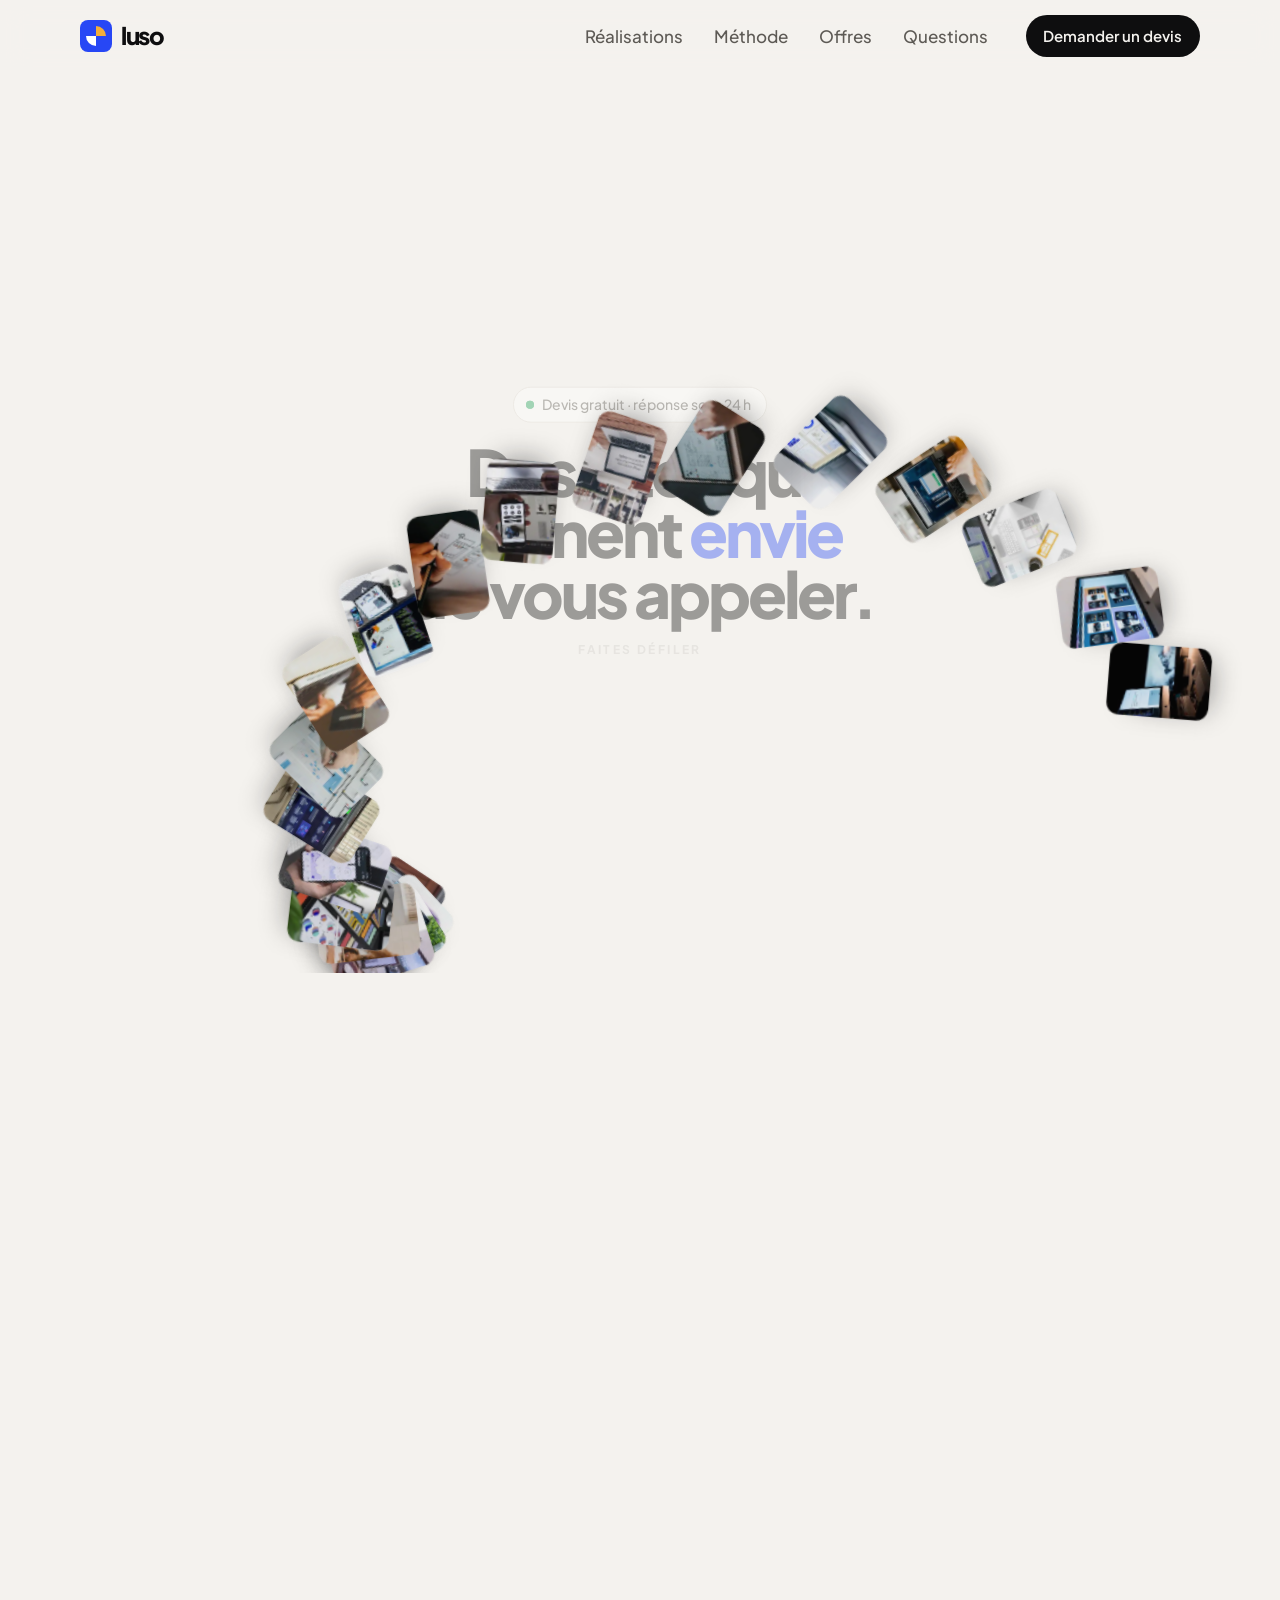
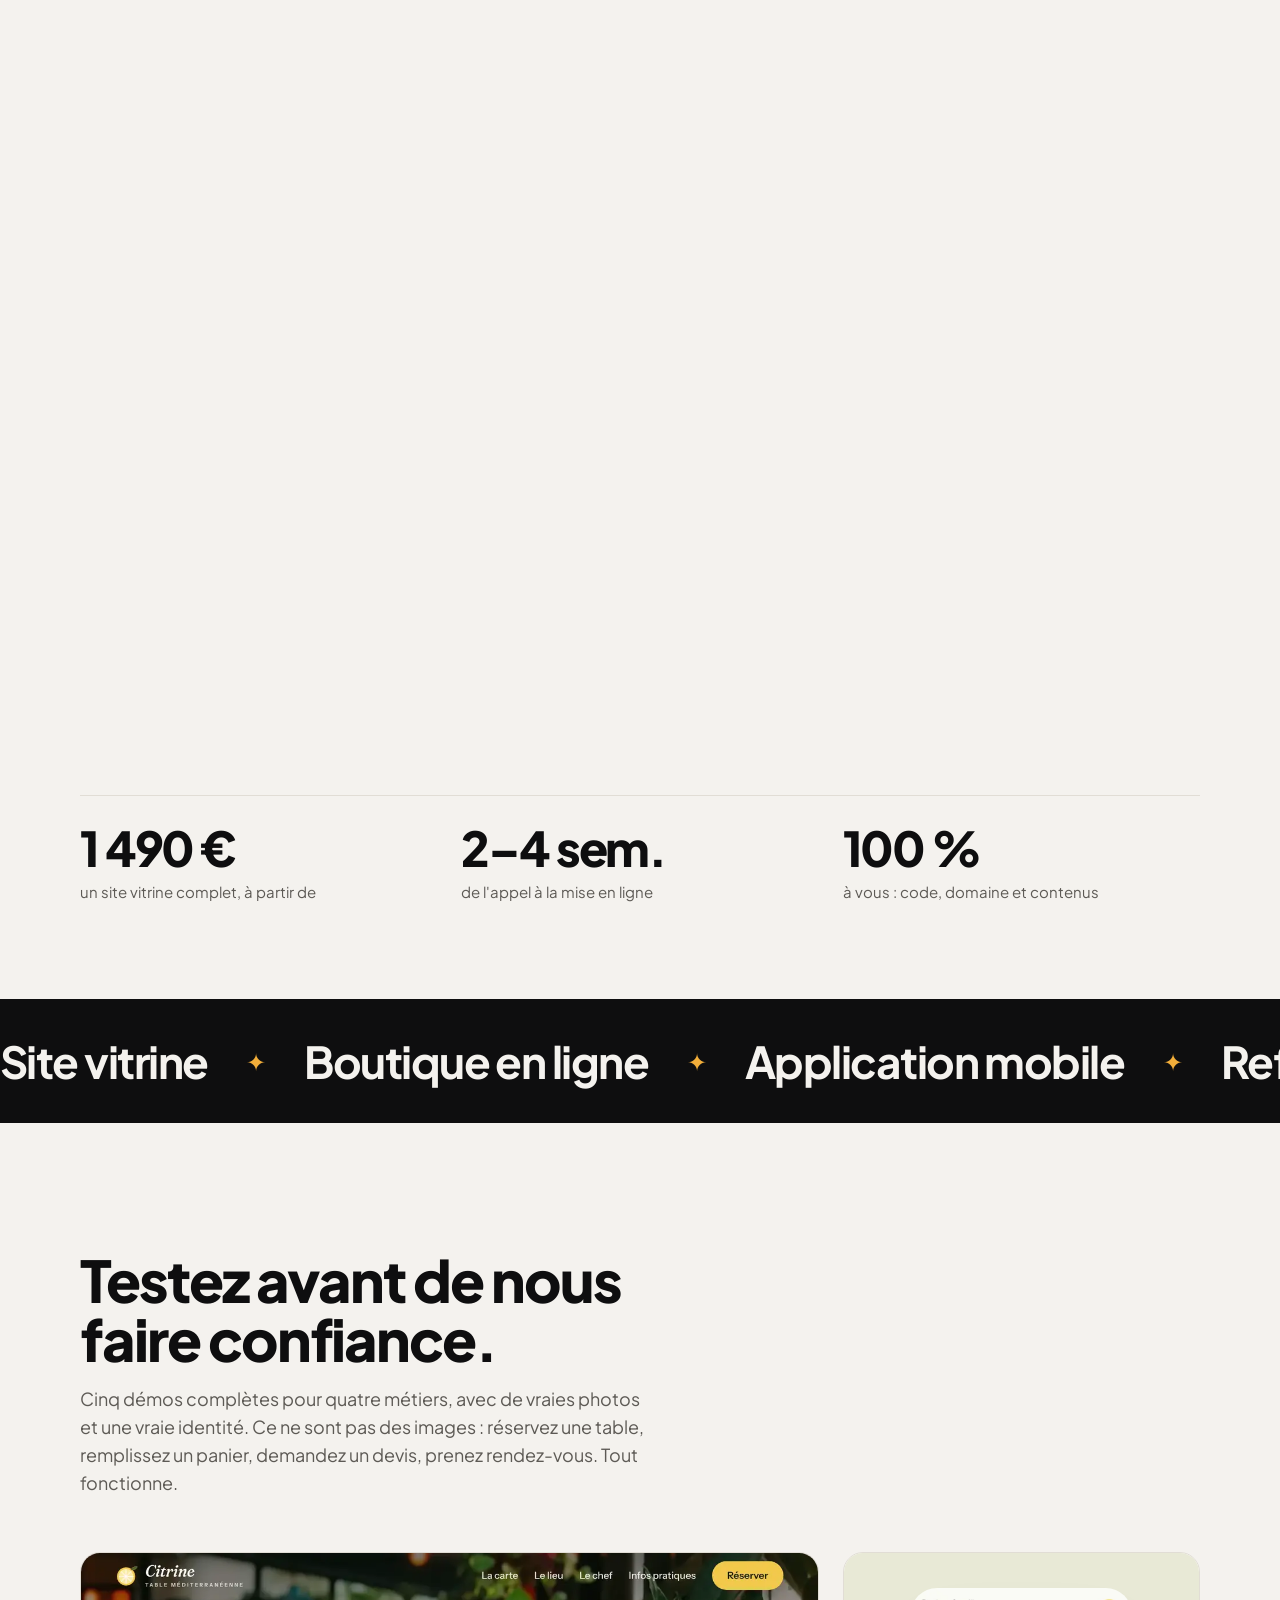
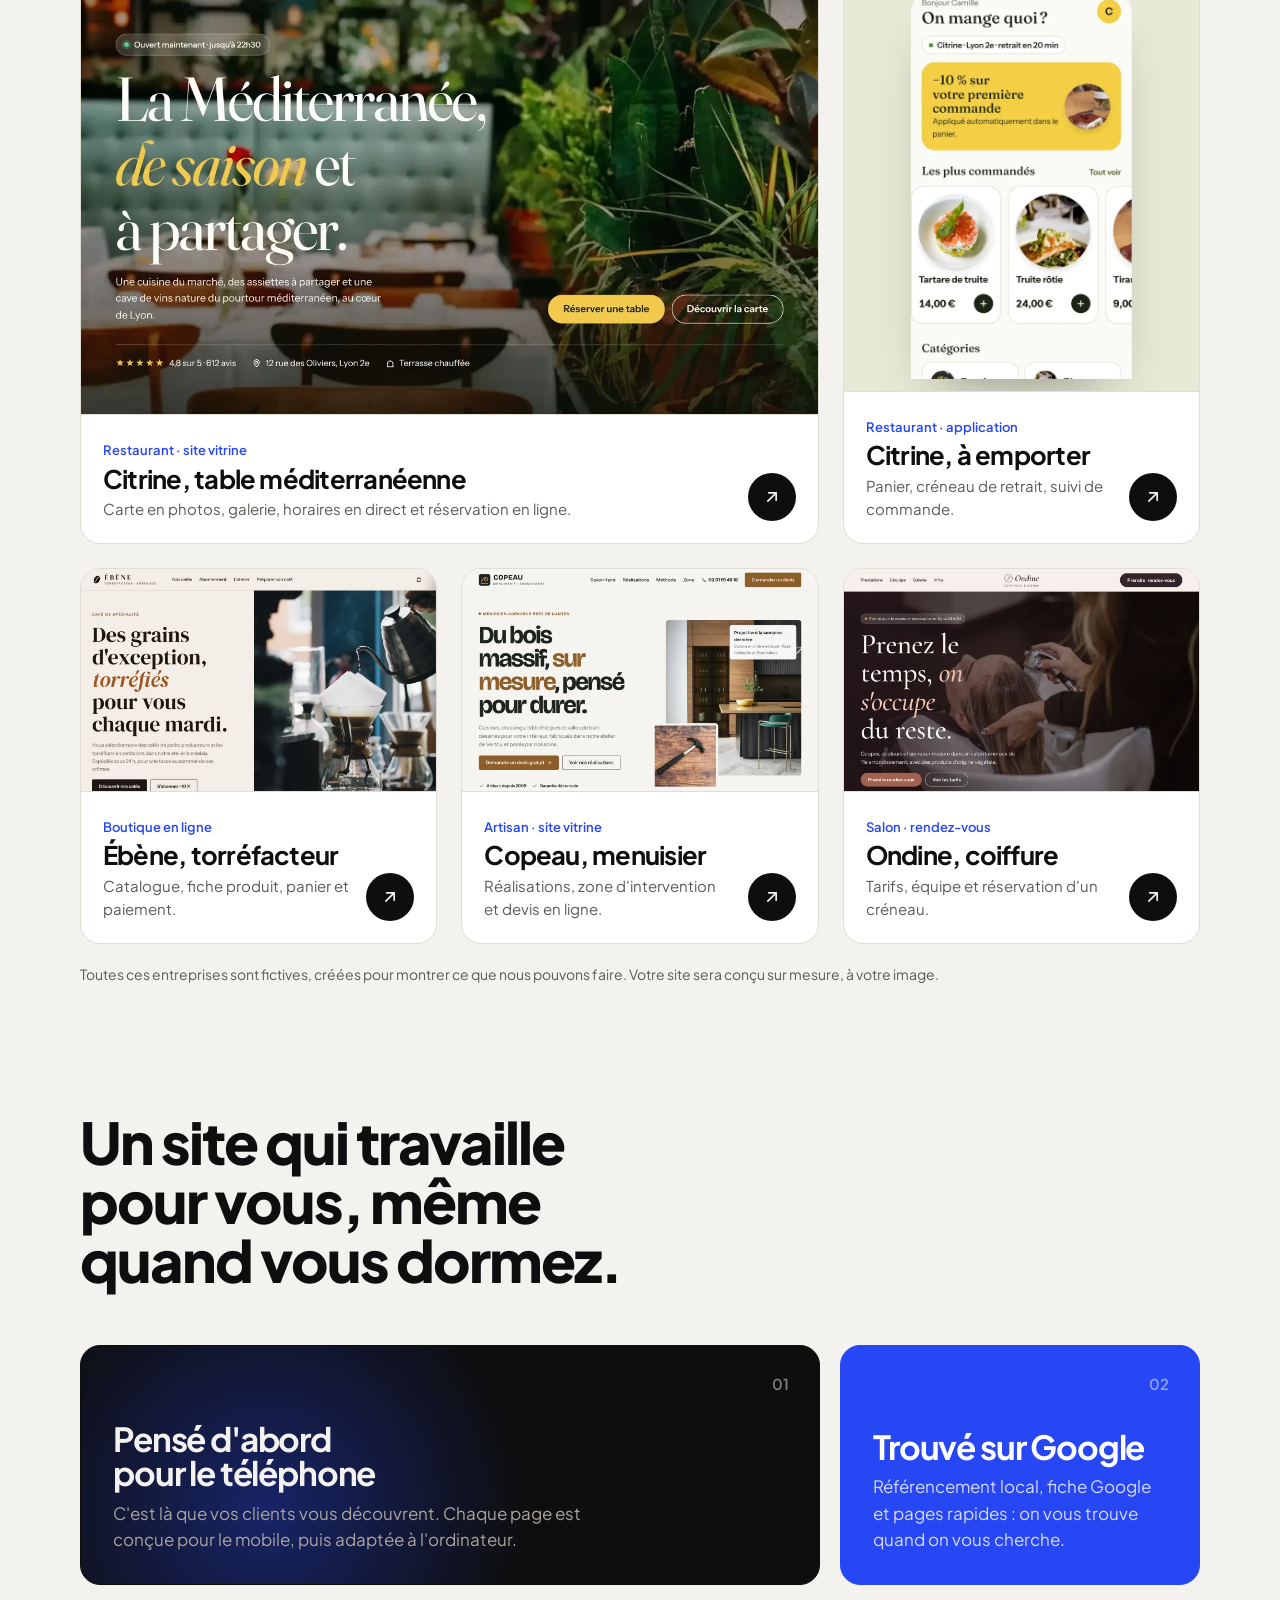
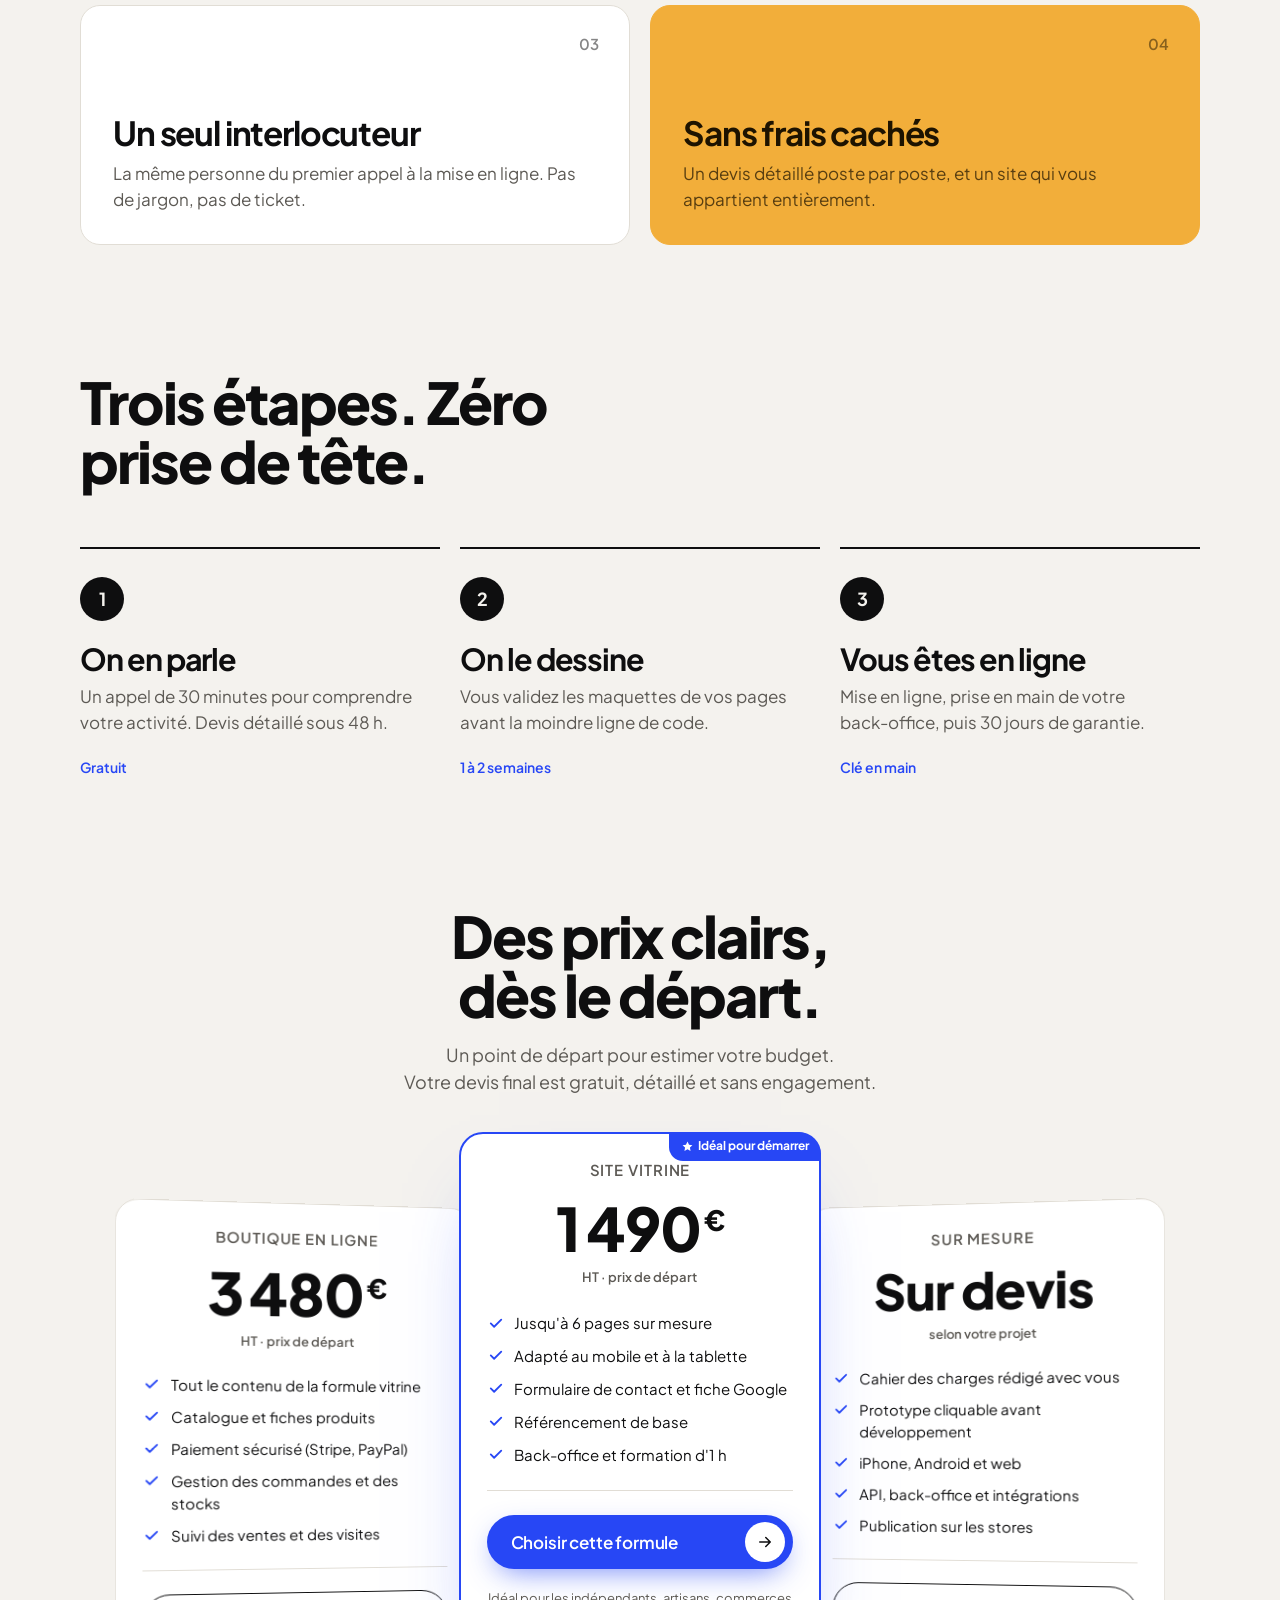
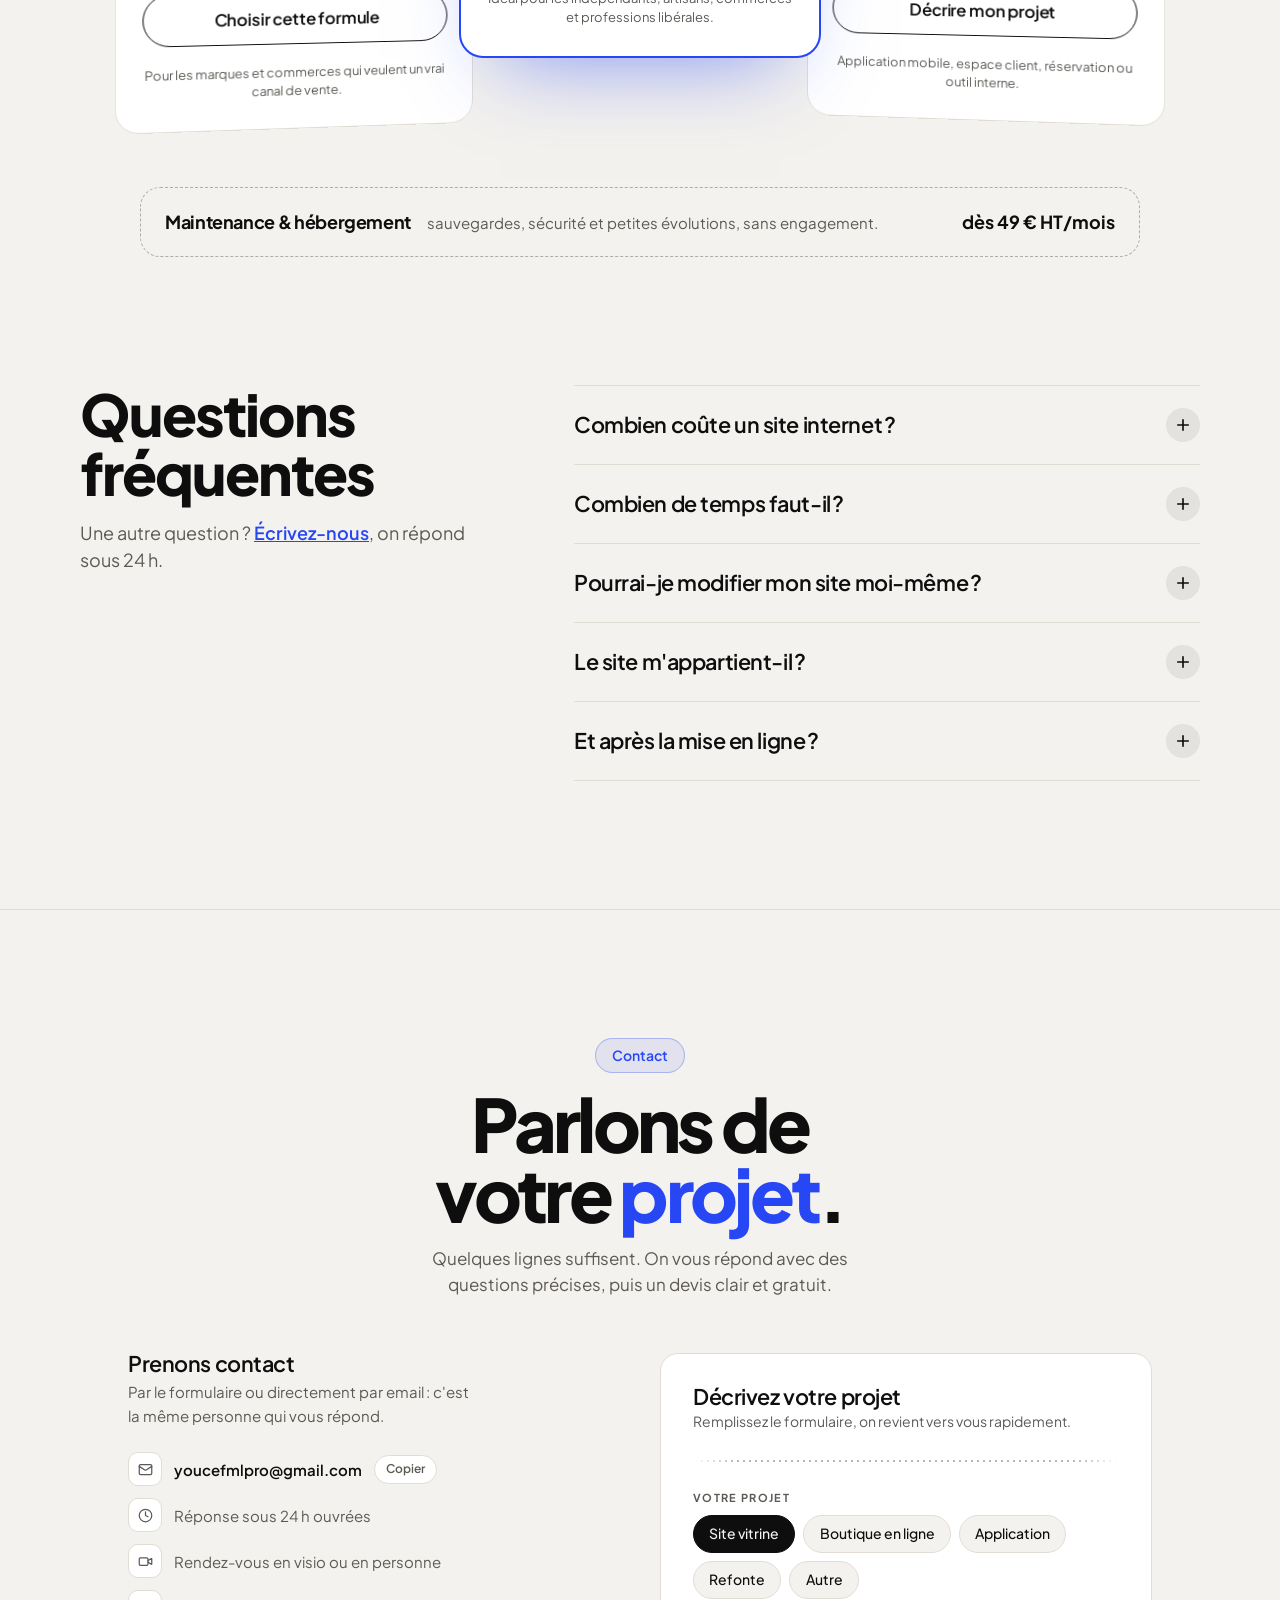
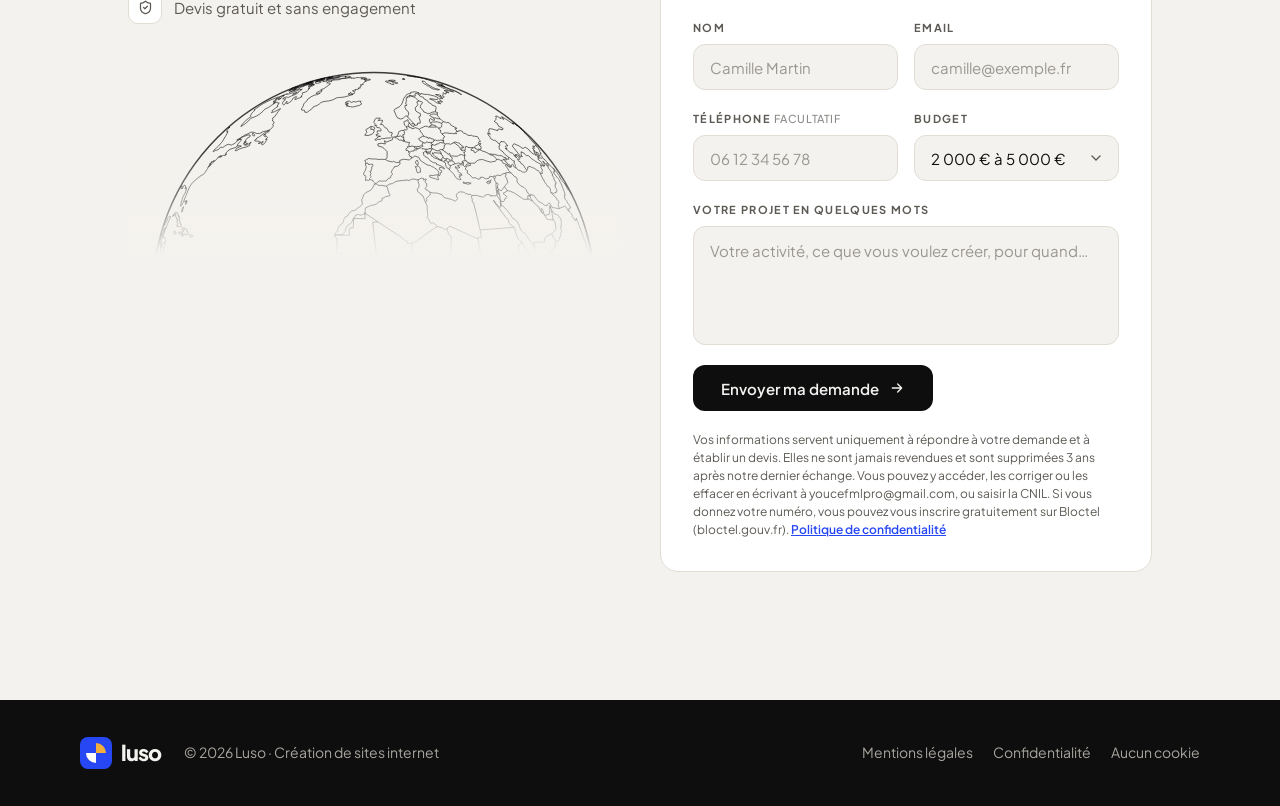
==== commit b8fc60ff: "Switch the Luso site to Plus Jakarta Sans Headings, body text and the share image now use Plus Jakar" ====
--- a/index.html
+++ b/index.html
@@ -23,8 +23,8 @@
 <link rel="apple-touch-icon" href="apple-touch-icon.png">
 <script type="application/ld+json">{"@context": "https://schema.org", "@type": "Organization", "name": "Luso", "url": "https://youcefml-byte.github.io/Luso/", "logo": "https://youcefml-byte.github.io/Luso/apple-touch-icon.png", "image": "https://youcefml-byte.github.io/Luso/assets/img/og.jpg", "email": "youcefmlpro@gmail.com", "description": "Création de sites vitrines, de boutiques en ligne et d'applications sur mesure pour les indépendants, commerces et PME.", "areaServed": {"@type": "Country", "name": "France"}, "contactPoint": {"@type": "ContactPoint", "contactType": "customer service", "email": "youcefmlpro@gmail.com", "availableLanguage": "French"}, "makesOffer": [{"@type": "Offer", "name": "Site vitrine", "priceSpecification": {"@type": "PriceSpecification", "minPrice": 1490, "priceCurrency": "EUR", "valueAddedTaxIncluded": false}}, {"@type": "Offer", "name": "Boutique en ligne", "priceSpecification": {"@type": "PriceSpecification", "minPrice": 3490, "priceCurrency": "EUR", "valueAddedTaxIncluded": false}}, {"@type": "Offer", "name": "Maintenance et hébergement", "priceSpecification": {"@type": "UnitPriceSpecification", "minPrice": 49, "priceCurrency": "EUR", "valueAddedTaxIncluded": false, "unitText": "mois"}}]}</script>
 <link rel="icon" href="data:image/svg+xml,%3Csvg xmlns='http://www.w3.org/2000/svg' viewBox='0 0 32 32'%3E%3Crect width='32' height='32' rx='8' fill='%232747F5'/%3E%3Cpath d='M16 6a10 10 0 0 1 10 10H16z' fill='%23F2AE3A'/%3E%3Cpath d='M16 26A10 10 0 0 1 6 16h10z' fill='%23fff'/%3E%3C/svg%3E">
-<link rel="preload" href="assets/fonts/bricolage-grotesque-latin-opsz-normal.woff2" as="font" type="font/woff2" crossorigin>
-<link rel="stylesheet" href="assets/styles.css?v=202610222026">
+<link rel="preload" href="assets/fonts/plus-jakarta-sans-latin-wght-normal.woff2" as="font" type="font/woff2" crossorigin>
+<link rel="stylesheet" href="assets/styles.css?v=202610222045">
 <script>document.documentElement.classList.add("js");</script>
 </head>
 <body>
--- a/assets/styles.css
+++ b/assets/styles.css
@@ -1,7 +1,5 @@
 /* Polices hébergées sur le site (aucune requête vers un serveur tiers). Licence SIL OFL 1.1, voir fonts/OFL.txt. */
-@font-face { font-family: "Bricolage Grotesque"; font-style: normal; font-weight: 200 800; font-display: swap; src: url("fonts/bricolage-grotesque-latin-opsz-normal.woff2") format("woff2"); }
-@font-face { font-family: "Instrument Sans"; font-style: normal; font-weight: 400 700; font-display: swap; src: url("fonts/instrument-sans-latin-wght-normal.woff2") format("woff2"); }
-@font-face { font-family: "Fraunces"; font-style: italic; font-weight: 100 900; font-display: swap; src: url("fonts/fraunces-latin-opsz-italic.woff2") format("woff2"); }
+@font-face { font-family: "Plus Jakarta Sans"; font-style: normal; font-weight: 200 800; font-display: swap; src: url("fonts/plus-jakarta-sans-latin-wght-normal.woff2") format("woff2"); }
 
 /* Direction : papier chaud, encre noire, un seul bleu vif. Gros titres serrés, un mot en italique serif par titre clé. Vraies captures des démos plutôt que des maquettes. */
 :root {
@@ -16,9 +14,8 @@
   --dark: #0E0E0F;
   --on-dark: #F4F2EE;
   --on-dark-soft: #A9A59E;
-  --display: "Bricolage Grotesque", "Avenir Next", "Segoe UI", system-ui, sans-serif;
-  --body: "Instrument Sans", "Helvetica Neue", Arial, sans-serif;
-  --serif: "Fraunces", Georgia, serif;
+  --display: "Plus Jakarta Sans", "Avenir Next", "Segoe UI", system-ui, sans-serif;
+  --body: "Plus Jakarta Sans", "Helvetica Neue", Arial, sans-serif;
   --r: 20px;
   --ease: cubic-bezier(.22, .8, .24, 1);
   color-scheme: light;
@@ -39,8 +36,9 @@
 img, svg { max-width: 100%; display: block; }
 a { color: inherit; }
 button, input, select, textarea { font: inherit; color: inherit; }
-h1, h2, h3 { font-family: var(--display); font-weight: 700; line-height: 1; margin: 0; letter-spacing: -.035em; text-wrap: balance; }
-h1 em, h2 em { font-family: var(--serif); font-style: italic; font-weight: 500; letter-spacing: -.02em; color: var(--brand); }
+h1, h2, h3 { font-family: var(--display); font-weight: 800; line-height: 1.02; margin: 0; letter-spacing: -.035em; text-wrap: balance; }
+h3 { font-weight: 700; }
+h1 em, h2 em { font-style: normal; color: var(--brand); }
 p, ul, ol { margin: 0; }
 ul, ol { padding: 0; list-style: none; }
 :focus-visible { outline: 2px solid var(--brand); outline-offset: 3px; border-radius: 6px; }
@@ -92,7 +90,7 @@
 }
 .site-header.scrolled { border-bottom-color: var(--line); }
 .header-inner { display: flex; align-items: center; gap: 1.5rem; min-height: 72px; }
-.logo { display: inline-flex; align-items: center; gap: .55rem; text-decoration: none; font-family: var(--display); font-weight: 700; font-size: 1.55rem; letter-spacing: -.05em; margin-right: auto; }
+.logo { display: inline-flex; align-items: center; gap: .55rem; text-decoration: none; font-family: var(--display); font-weight: 800; font-size: 1.5rem; letter-spacing: -.05em; margin-right: auto; }
 .mark { width: 32px; height: 32px; flex: none; transition: transform .5s var(--ease); }
 .logo:hover .mark { transform: rotate(90deg); }
 .mark .m-bg { fill: var(--brand); }
@@ -185,7 +183,7 @@
 
 .hero-facts { padding-block: clamp(40px, 6vw, 72px) clamp(56px, 8vw, 96px); }
 .facts { display: grid; grid-template-columns: repeat(3, minmax(0, 1fr)); gap: 1.5rem; padding-top: 28px; border-top: 1px solid var(--line); }
-.facts strong { display: block; font-family: var(--display); font-size: clamp(1.9rem, 4vw, 3rem); font-weight: 700; letter-spacing: -.045em; line-height: 1; }
+.facts strong { display: block; font-family: var(--display); font-size: clamp(1.9rem, 4vw, 3rem); font-weight: 800; letter-spacing: -.045em; line-height: 1; }
 .facts span { display: block; margin-top: .5rem; font-size: .9375rem; color: var(--ink-soft); max-width: 16rem; }
 @media (max-width: 640px) {
   .facts { grid-template-columns: minmax(0, 1fr); gap: 0; padding-top: 0; }
@@ -197,7 +195,7 @@
 /* Bandeau défilant */
 .marquee { overflow: hidden; background: var(--ink); color: var(--on-dark); padding-block: clamp(18px, 2.4vw, 28px); }
 .marquee-track { display: flex; align-items: center; gap: clamp(20px, 3vw, 40px); width: max-content; animation: marquee 38s linear infinite; }
-.marquee span { font-family: var(--display); font-weight: 600; font-size: clamp(1.5rem, 3.6vw, 2.75rem); letter-spacing: -.035em; white-space: nowrap; }
+.marquee span { font-family: var(--display); font-weight: 700; font-size: clamp(1.5rem, 3.6vw, 2.75rem); letter-spacing: -.035em; white-space: nowrap; }
 .marquee i { font-style: normal; color: var(--sun); font-size: clamp(1rem, 2vw, 1.5rem); }
 @keyframes marquee { to { transform: translateX(calc(-50% - clamp(10px, 1.5vw, 20px))); } }
 
@@ -279,7 +277,7 @@
 .pricing { display: grid; grid-template-columns: repeat(3, minmax(0, 1fr)); gap: 16px; align-items: start; perspective: 1400px; }
 .pc { position: relative; display: flex; flex-direction: column; align-items: center; padding: 28px 26px; border-radius: 24px; border: 1px solid var(--line); background: var(--surface); text-align: center; }
 .pc-name { font-family: var(--body); font-size: .9375rem; font-weight: 600; letter-spacing: .06em; text-transform: uppercase; color: var(--ink-soft); }
-.pc-price { display: flex; align-items: flex-start; justify-content: center; gap: .15em; margin-top: 1.25rem; font-family: var(--display); font-weight: 700; letter-spacing: -.05em; line-height: 1; }
+.pc-price { display: flex; align-items: flex-start; justify-content: center; gap: .15em; margin-top: 1.25rem; font-family: var(--display); font-weight: 800; letter-spacing: -.05em; line-height: 1; }
 .price-num { font-size: clamp(3rem, 5vw, 3.75rem); }
 .price-cur { font-size: 1.75rem; margin-top: .3em; }
 .pc-2 .price-num { font-size: clamp(2.6rem, 4.4vw, 3.25rem); }
